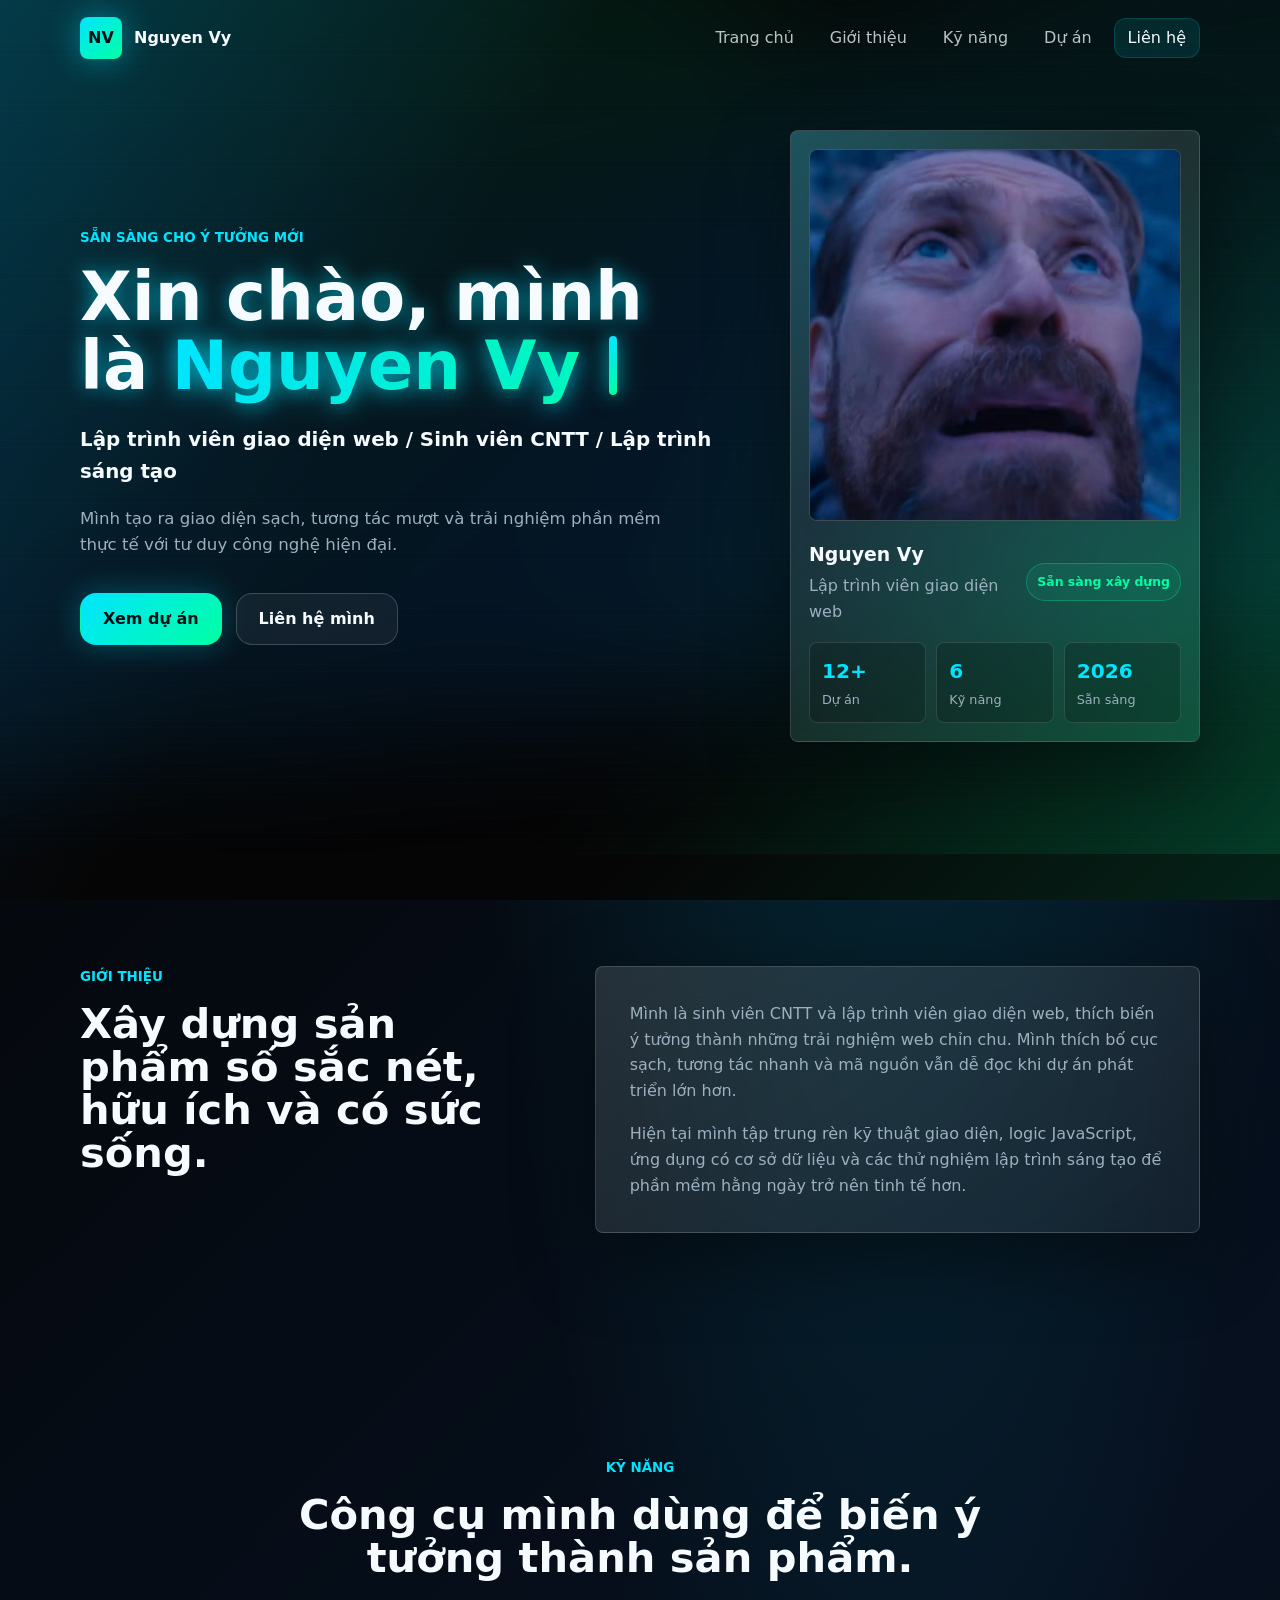
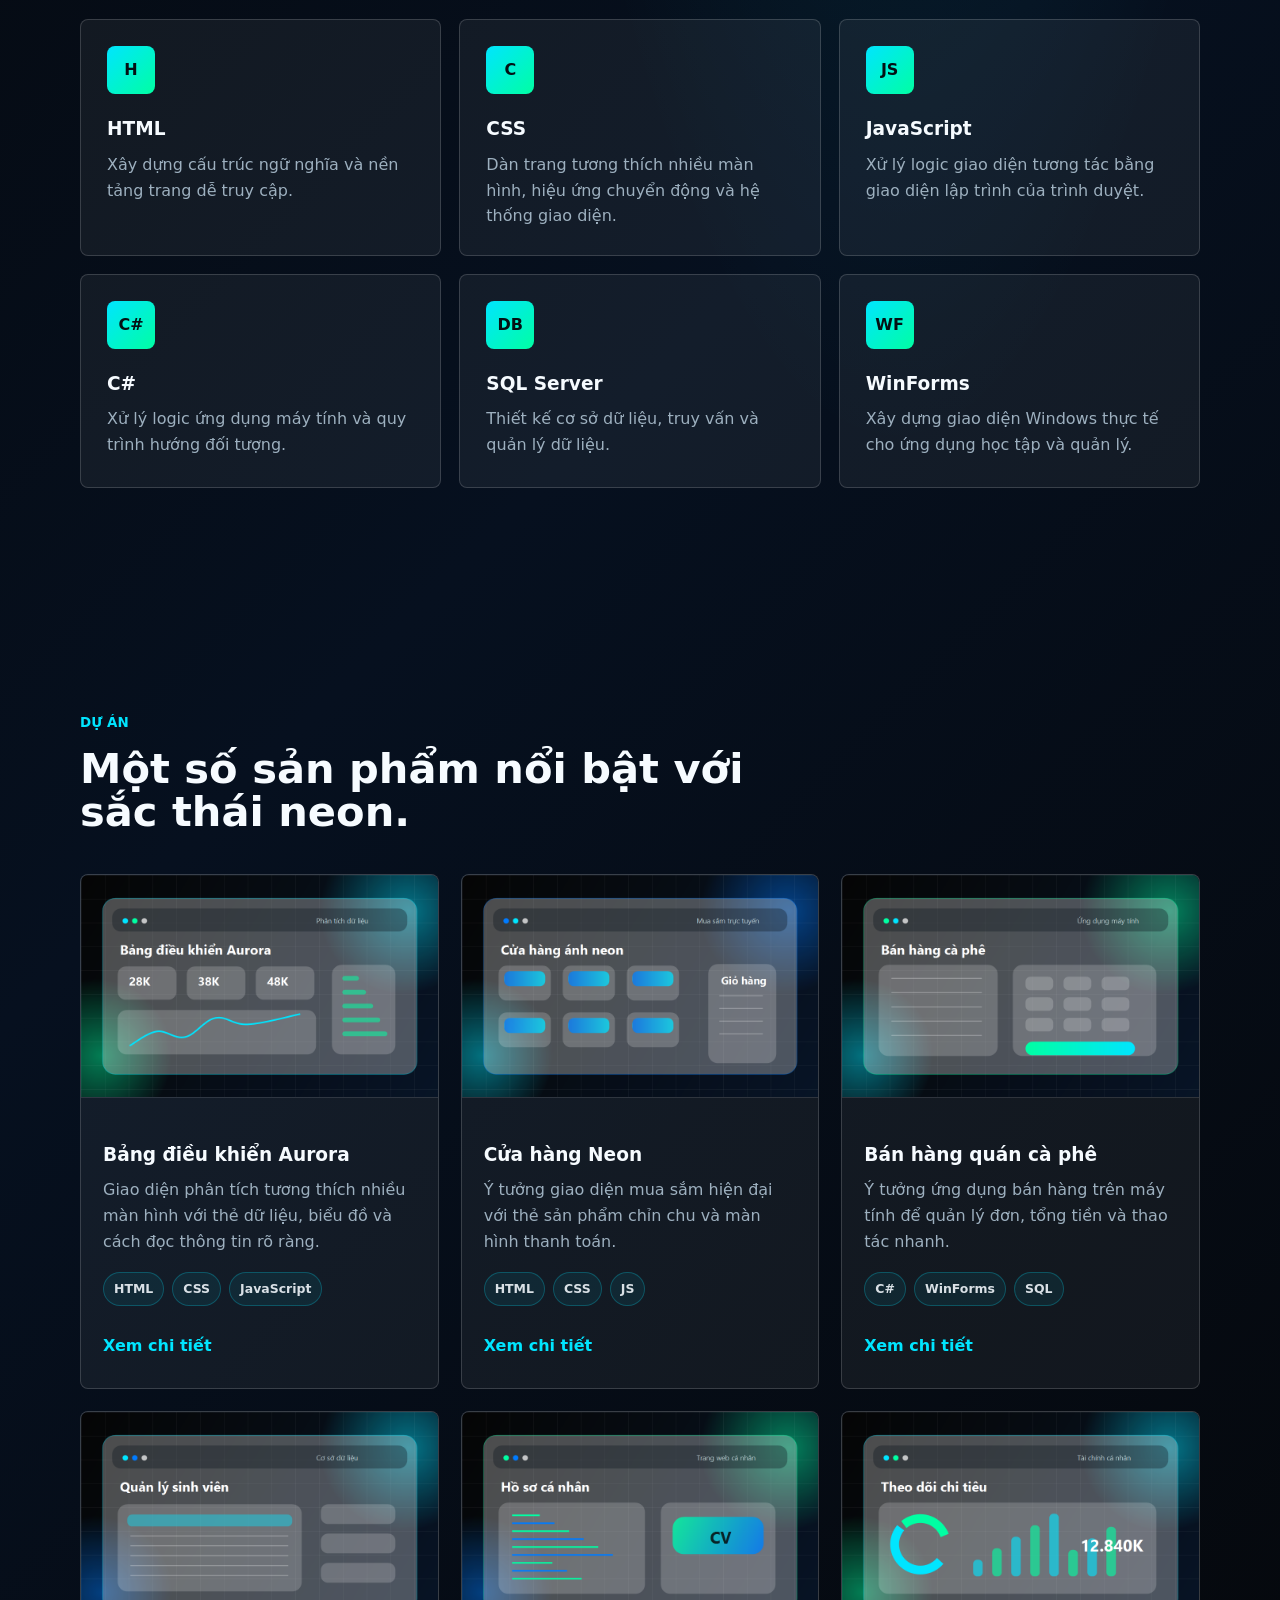
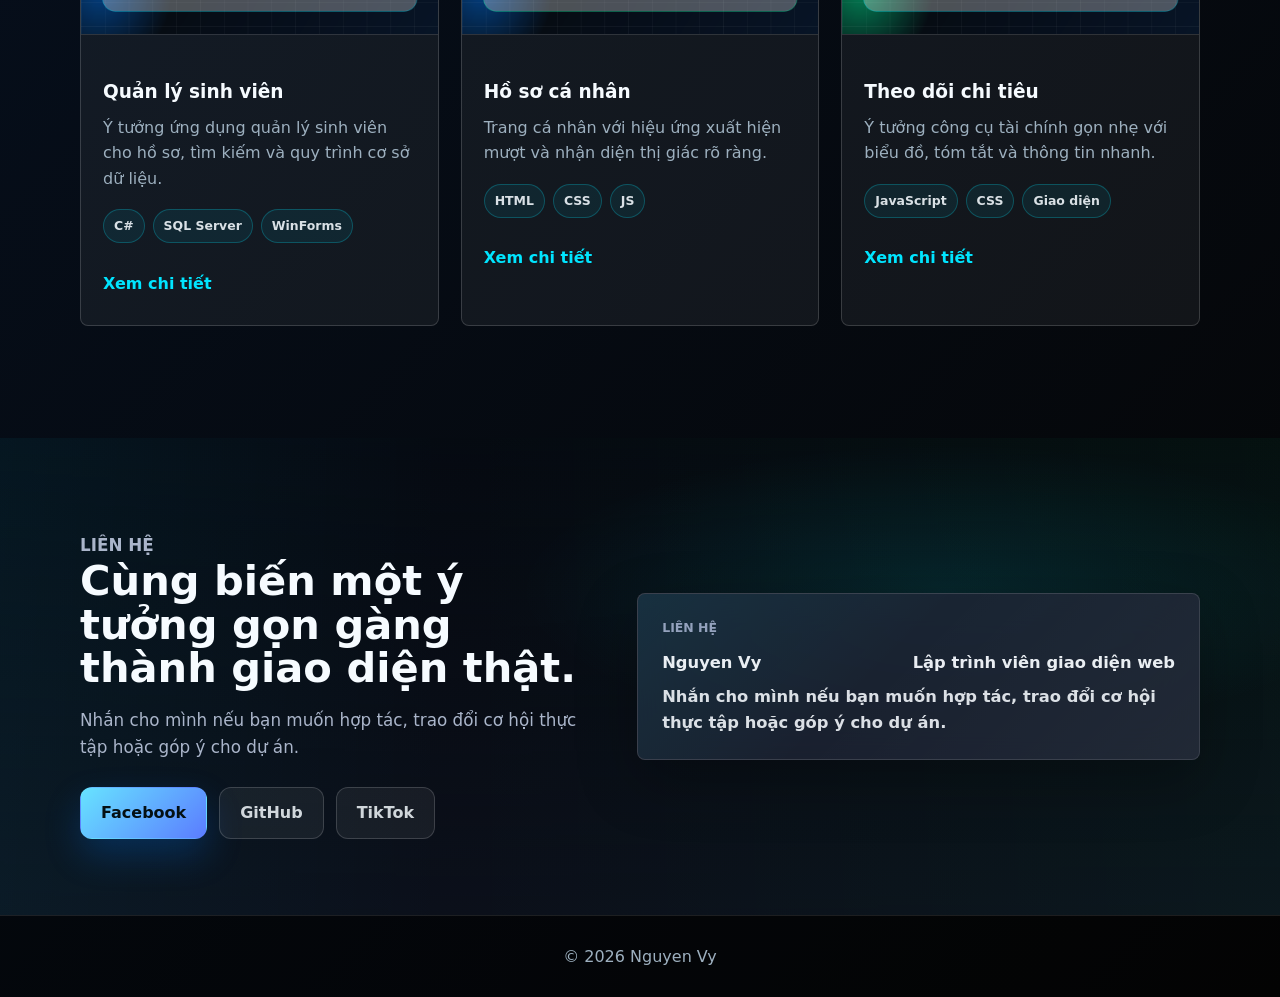
==== index.html @ 1b65be26 "Add files via upload" ====
<!DOCTYPE html>
<html lang="vi">
<head>
    <meta charset="UTF-8">
    <meta name="viewport" content="width=device-width, initial-scale=1.0">
    <meta name="description" content="Hồ sơ cá nhân neon hiện đại của lập trình viên giao diện web, sinh viên CNTT và người thích sáng tạo với mã nguồn.">
    <title>Nguyen Vy | Lập trình viên giao diện web</title>
    <link rel="stylesheet" href="style.css">
</head>
<body>
    <header class="site-header" id="site-header">
        <nav class="navbar" aria-label="Điều hướng chính">
            <a href="#home" class="brand" aria-label="Về trang chủ">
                <span class="brand-mark">NV</span>
                <span class="brand-name">Nguyen Vy</span>
            </a>

            <button class="menu-toggle" id="menu-toggle" type="button" aria-label="Mở trình đơn" aria-expanded="false">
                <span></span>
                <span></span>
                <span></span>
            </button>

            <ul class="nav-menu" id="nav-menu">
                <li><a class="nav-link active" href="#home">Trang chủ</a></li>
                <li><a class="nav-link" href="#about">Giới thiệu</a></li>
                <li><a class="nav-link" href="#skills">Kỹ năng</a></li>
                <li><a class="nav-link" href="#projects">Dự án</a></li>
                <li><a class="nav-link" href="#contact">Liên hệ</a></li>
            </ul>
        </nav>
    </header>

    <main>
        <section class="hero section" id="home">
            <div class="hero-noise" aria-hidden="true"></div>

            <div class="section-inner hero-grid">
                <div class="hero-content reveal">
                    <p class="eyebrow">Sẵn sàng cho ý tưởng mới</p>
                    <h1 class="hero-title" id="hero-title" aria-label="Xin chào, mình là Nguyen Vy">
                        <span class="typed-text" id="typed-text" aria-hidden="true">Xin chào, mình là <span class="typed-highlight">Nguyen Vy</span></span>
                        <span class="typing-cursor" aria-hidden="true"></span>
                    </h1>
                    <p class="hero-subtitle">Lập trình viên giao diện web / Sinh viên CNTT / Lập trình sáng tạo</p>
                    <p class="hero-copy">
                        Mình tạo ra giao diện sạch, tương tác mượt và trải nghiệm phần mềm thực tế với tư duy công nghệ hiện đại.
                    </p>
                    <div class="hero-actions">
                        <a href="#projects" class="btn btn-primary">Xem dự án</a>
                        <a href="#contact" class="btn btn-ghost">Liên hệ mình</a>
                    </div>
                </div>

                <aside class="profile-card reveal" aria-label="Thẻ hồ sơ cá nhân">
                    <div class="profile-card-glow" aria-hidden="true"></div>
                    <div class="avatar-frame">
                        <img src="assets/profile-avatar.png" alt="Ảnh đại diện lập trình viên phong cách neon">
                    </div>
                    <div class="profile-meta">
                        <div>
                            <p class="profile-name">Nguyen Vy</p>
                            <p class="profile-role">Lập trình viên giao diện web</p>
                        </div>
                        <span class="status-pill">Sẵn sàng xây dựng</span>
                    </div>
                    <div class="profile-stats">
                        <div>
                            <strong>12+</strong>
                            <span>Dự án</span>
                        </div>
                        <div>
                            <strong>6</strong>
                            <span>Kỹ năng</span>
                        </div>
                        <div>
                            <strong>2026</strong>
                            <span>Sẵn sàng</span>
                        </div>
                    </div>
                </aside>
            </div>
        </section>

        <section class="section about" id="about">
            <div class="section-inner split-layout">
                <div class="section-heading reveal">
                    <p class="eyebrow">Giới thiệu</p>
                    <h2>Xây dựng sản phẩm số sắc nét, hữu ích và có sức sống.</h2>
                </div>

                <div class="about-panel reveal">
                    <!-- Sửa đoạn này để cá nhân hóa hồ sơ cá nhân. -->
                    <p>
                        Mình là sinh viên CNTT và lập trình viên giao diện web, thích biến ý tưởng thành những trải nghiệm web chỉn chu.
                        Mình thích bố cục sạch, tương tác nhanh và mã nguồn vẫn dễ đọc khi dự án phát triển lớn hơn.
                    </p>
                    <p>
                        Hiện tại mình tập trung rèn kỹ thuật giao diện, logic JavaScript, ứng dụng có cơ sở dữ liệu và
                        các thử nghiệm lập trình sáng tạo để phần mềm hằng ngày trở nên tinh tế hơn.
                    </p>
                </div>
            </div>
        </section>

        <section class="section skills" id="skills">
            <div class="section-inner">
                <div class="section-heading centered reveal">
                    <p class="eyebrow">Kỹ năng</p>
                    <h2>Công cụ mình dùng để biến ý tưởng thành sản phẩm.</h2>
                </div>

                <div class="skills-grid">
                    <article class="skill-card reveal">
                        <span class="skill-icon">H</span>
                        <h3>HTML</h3>
                        <p>Xây dựng cấu trúc ngữ nghĩa và nền tảng trang dễ truy cập.</p>
                    </article>
                    <article class="skill-card reveal">
                        <span class="skill-icon">C</span>
                        <h3>CSS</h3>
                        <p>Dàn trang tương thích nhiều màn hình, hiệu ứng chuyển động và hệ thống giao diện.</p>
                    </article>
                    <article class="skill-card reveal">
                        <span class="skill-icon">JS</span>
                        <h3>JavaScript</h3>
                        <p>Xử lý logic giao diện tương tác bằng giao diện lập trình của trình duyệt.</p>
                    </article>
                    <article class="skill-card reveal">
                        <span class="skill-icon">C#</span>
                        <h3>C#</h3>
                        <p>Xử lý logic ứng dụng máy tính và quy trình hướng đối tượng.</p>
                    </article>
                    <article class="skill-card reveal">
                        <span class="skill-icon">DB</span>
                        <h3>SQL Server</h3>
                        <p>Thiết kế cơ sở dữ liệu, truy vấn và quản lý dữ liệu.</p>
                    </article>
                    <article class="skill-card reveal">
                        <span class="skill-icon">WF</span>
                        <h3>WinForms</h3>
                        <p>Xây dựng giao diện Windows thực tế cho ứng dụng học tập và quản lý.</p>
                    </article>
                </div>
            </div>
        </section>

        <section class="section projects" id="projects">
            <div class="section-inner">
                <div class="section-heading reveal">
                    <p class="eyebrow">Dự án</p>
                    <h2>Một số sản phẩm nổi bật với sắc thái neon.</h2>
                </div>

                <div class="projects-grid">
                    <!-- Thay ảnh, tên, mô tả và liên kết bằng dự án thật của bạn. -->
                    <article class="project-card reveal">
                        <img src="assets/project-dashboard.png" alt="Ảnh xem trước dự án Bảng điều khiển Aurora">
                        <div class="project-body">
                            <h3>Bảng điều khiển Aurora</h3>
                            <p>Giao diện phân tích tương thích nhiều màn hình với thẻ dữ liệu, biểu đồ và cách đọc thông tin rõ ràng.</p>
                            <div class="tech-stack">
                                <span>HTML</span>
                                <span>CSS</span>
                                <span>JavaScript</span>
                            </div>
                            <a href="#" class="project-link">Xem chi tiết</a>
                        </div>
                    </article>

                    <article class="project-card reveal">
                        <img src="assets/project-shop.png" alt="Ảnh xem trước dự án Cửa hàng Neon">
                        <div class="project-body">
                            <h3>Cửa hàng Neon</h3>
                            <p>Ý tưởng giao diện mua sắm hiện đại với thẻ sản phẩm chỉn chu và màn hình thanh toán.</p>
                            <div class="tech-stack">
                                <span>HTML</span>
                                <span>CSS</span>
                                <span>JS</span>
                            </div>
                            <a href="#" class="project-link">Xem chi tiết</a>
                        </div>
                    </article>

                    <article class="project-card reveal">
                        <img src="assets/project-pos.png" alt="Ảnh xem trước dự án bán hàng quán cà phê">
                        <div class="project-body">
                            <h3>Bán hàng quán cà phê</h3>
                            <p>Ý tưởng ứng dụng bán hàng trên máy tính để quản lý đơn, tổng tiền và thao tác nhanh.</p>
                            <div class="tech-stack">
                                <span>C#</span>
                                <span>WinForms</span>
                                <span>SQL</span>
                            </div>
                            <a href="#" class="project-link">Xem chi tiết</a>
                        </div>
                    </article>

                    <article class="project-card reveal">
                        <img src="assets/project-student.png" alt="Ảnh xem trước dự án Quản lý sinh viên">
                        <div class="project-body">
                            <h3>Quản lý sinh viên</h3>
                            <p>Ý tưởng ứng dụng quản lý sinh viên cho hồ sơ, tìm kiếm và quy trình cơ sở dữ liệu.</p>
                            <div class="tech-stack">
                                <span>C#</span>
                                <span>SQL Server</span>
                                <span>WinForms</span>
                            </div>
                            <a href="#" class="project-link">Xem chi tiết</a>
                        </div>
                    </article>

                    <article class="project-card reveal">
                        <img src="assets/project-portfolio.png" alt="Ảnh xem trước dự án Hồ sơ cá nhân">
                        <div class="project-body">
                            <h3>Hồ sơ cá nhân</h3>
                            <p>Trang cá nhân với hiệu ứng xuất hiện mượt và nhận diện thị giác rõ ràng.</p>
                            <div class="tech-stack">
                                <span>HTML</span>
                                <span>CSS</span>
                                <span>JS</span>
                            </div>
                            <a href="#" class="project-link">Xem chi tiết</a>
                        </div>
                    </article>

                    <article class="project-card reveal">
                        <img src="assets/project-finance.png" alt="Ảnh xem trước dự án Theo dõi chi tiêu">
                        <div class="project-body">
                            <h3>Theo dõi chi tiêu</h3>
                            <p>Ý tưởng công cụ tài chính gọn nhẹ với biểu đồ, tóm tắt và thông tin nhanh.</p>
                            <div class="tech-stack">
                                <span>JavaScript</span>
                                <span>CSS</span>
                                <span>Giao diện</span>
                            </div>
                            <a href="#" class="project-link">Xem chi tiết</a>
                        </div>
                    </article>
                </div>
            </div>
        </section>

        <section class="section contact" id="contact">
            <div class="section-inner contact-grid">
                <div class="contact-copy reveal">
                    <p class="eyebrow">Liên hệ</p>
                    <h2>Cùng biến một ý tưởng gọn gàng thành giao diện thật.</h2>
                    <p>
                        Nhắn cho mình nếu bạn muốn hợp tác, trao đổi cơ hội thực tập hoặc góp ý cho dự án.
                    </p>

                    <div class="social-links" aria-label="Liên kết mạng xã hội">
                        <a href="https://www.facebook.com/to.huynh.vy.nguyen/" target="_blank" rel="noreferrer">Facebook</a>
                        <a href="https://github.com/neyuky" target="_blank" rel="noreferrer">GitHub</a>
                        <a href="https://www.tiktok.com/@eyyakanguyen" target="_blank" rel="noreferrer">TikTok</a>
                    </div>
                </div>

                <aside class="contact-card reveal" aria-label="Tóm tắt liên hệ">
                    <p class="contact-card-label">Liên hệ</p>
                    <div class="contact-card-row">
                        <strong>Nguyen Vy</strong>
                        <span>Lập trình viên giao diện web</span>
                    </div>
                    <p class="contact-card-text">
                        Nhắn cho mình nếu bạn muốn hợp tác, trao đổi cơ hội thực tập hoặc góp ý cho dự án.
                    </p>
                </aside>
            </div>
        </section>
    </main>

    <footer class="footer">
        <p>&copy; 2026 Nguyen Vy</p>
    </footer>

    <script src="script.js"></script>
</body>
</html>
---- style.css ----
:root {
    --bg: #050505;
    --bg-soft: #070a12;
    --panel: rgba(255, 255, 255, 0.065);
    --panel-strong: rgba(255, 255, 255, 0.1);
    --line: rgba(255, 255, 255, 0.16);
    --line-bright: rgba(0, 229, 255, 0.48);
    --text: #f6fbff;
    --muted: #9db0bf;
    --cyan: #00e5ff;
    --blue: #007bff;
    --mint: #00ffa3;
    --shadow: 0 24px 80px rgba(0, 0, 0, 0.45);
    --radius-card: 8px;
    --radius-button: 16px;
    --header-height: 76px;
}

* {
    box-sizing: border-box;
}

html {
    scroll-behavior: smooth;
    scroll-padding-top: calc(var(--header-height) + 24px);
}

body {
    margin: 0;
    min-height: 100vh;
    background:
        radial-gradient(ellipse at 70% -10%, rgba(0, 229, 255, 0.2), transparent 38%),
        linear-gradient(135deg, #050505 0%, #06101f 48%, #050505 100%);
    color: var(--text);
    font-family: Inter, ui-sans-serif, system-ui, -apple-system, BlinkMacSystemFont, "Segoe UI", sans-serif;
    letter-spacing: 0;
    line-height: 1.6;
    overflow-x: hidden;
}

body::before {
    content: "";
    position: fixed;
    inset: 0;
    z-index: -2;
    background:
        linear-gradient(120deg, rgba(0, 123, 255, 0.16), transparent 34%),
        linear-gradient(315deg, rgba(0, 255, 163, 0.12), transparent 32%),
        #050505;
}

body::after {
    content: "";
    position: fixed;
    inset: 0;
    z-index: -1;
    pointer-events: none;
    opacity: 0.2;
    background-image:
        linear-gradient(rgba(255, 255, 255, 0.045) 1px, transparent 1px),
        linear-gradient(90deg, rgba(255, 255, 255, 0.045) 1px, transparent 1px);
    background-size: 72px 72px;
    mask-image: linear-gradient(to bottom, black, transparent 86%);
}

a {
    color: inherit;
    text-decoration: none;
}

button,
input,
textarea {
    font: inherit;
}

img {
    display: block;
    max-width: 100%;
}

::selection {
    background: rgba(0, 229, 255, 0.35);
    color: var(--text);
}

.site-header {
    position: fixed;
    top: 0;
    left: 0;
    z-index: 1000;
    width: 100%;
    transition: background 0.3s ease, border-color 0.3s ease, box-shadow 0.3s ease;
}

.site-header.scrolled {
    background: rgba(7, 10, 18, 0.72);
    border-bottom: 1px solid rgba(255, 255, 255, 0.12);
    box-shadow: 0 20px 60px rgba(0, 0, 0, 0.26);
    backdrop-filter: blur(18px);
}

.navbar {
    width: min(1120px, calc(100% - 40px));
    min-height: var(--header-height);
    margin: 0 auto;
    display: flex;
    align-items: center;
    justify-content: space-between;
    gap: 24px;
}

.brand {
    display: inline-flex;
    align-items: center;
    gap: 12px;
    font-weight: 800;
}

.brand-mark {
    width: 42px;
    height: 42px;
    display: grid;
    place-items: center;
    border-radius: 8px;
    color: #041014;
    background: linear-gradient(135deg, var(--cyan), var(--mint));
    box-shadow: 0 0 32px rgba(0, 229, 255, 0.45);
}

.brand-name {
    color: var(--text);
}

.nav-menu {
    display: flex;
    align-items: center;
    gap: 8px;
    padding: 0;
    margin: 0;
    list-style: none;
}

.nav-link {
    display: inline-flex;
    align-items: center;
    min-height: 40px;
    padding: 0 14px;
    border-radius: 12px;
    color: rgba(246, 251, 255, 0.76);
    transition: color 0.2s ease, background 0.2s ease, box-shadow 0.2s ease;
}

.nav-link:hover,
.nav-link.active {
    color: var(--text);
    background: rgba(0, 229, 255, 0.1);
    box-shadow: inset 0 0 0 1px rgba(0, 229, 255, 0.16);
}

.menu-toggle {
    display: none;
    width: 46px;
    height: 46px;
    place-items: center;
    padding: 0;
    border: 1px solid var(--line);
    border-radius: 12px;
    color: var(--text);
    background: rgba(255, 255, 255, 0.06);
    cursor: pointer;
}

.menu-toggle span {
    width: 20px;
    height: 2px;
    display: block;
    margin: 3px 0;
    border-radius: 2px;
    background: var(--text);
    transition: transform 0.25s ease, opacity 0.25s ease;
}

.menu-toggle.open span:nth-child(1) {
    transform: translateY(8px) rotate(45deg);
}

.menu-toggle.open span:nth-child(2) {
    opacity: 0;
}

.menu-toggle.open span:nth-child(3) {
    transform: translateY(-8px) rotate(-45deg);
}

.section {
    position: relative;
    padding: 112px 0;
}

.section-inner {
    width: min(1120px, calc(100% - 40px));
    margin: 0 auto;
}

.hero {
    min-height: 92vh;
    display: flex;
    align-items: center;
    padding-top: 130px;
    overflow: hidden;
    background:
        linear-gradient(130deg, rgba(0, 229, 255, 0.08), transparent 30%),
        linear-gradient(315deg, rgba(0, 255, 163, 0.12), transparent 36%);
}

.hero::before {
    content: "";
    position: absolute;
    inset: -24% -20% 18% -18%;
    background:
        conic-gradient(from 150deg at 62% 36%,
            rgba(0, 229, 255, 0.26),
            rgba(0, 123, 255, 0.18),
            rgba(0, 255, 163, 0.13),
            transparent 58%,
            rgba(0, 229, 255, 0.18));
    filter: blur(68px);
    opacity: 0.72;
    transform: rotate(-6deg);
    pointer-events: none;
}

.hero-noise {
    position: absolute;
    inset: 0;
    pointer-events: none;
    opacity: 0.12;
    background-image:
        repeating-linear-gradient(0deg, rgba(255, 255, 255, 0.08) 0 1px, transparent 1px 7px);
}

.hero-grid {
    position: relative;
    z-index: 1;
    display: grid;
    grid-template-columns: minmax(0, 1fr) 410px;
    align-items: center;
    gap: 64px;
}

.eyebrow {
    margin: 0 0 14px;
    color: var(--cyan);
    font-size: 0.84rem;
    font-weight: 800;
    text-transform: uppercase;
}

.hero h1,
.section-heading h2,
.contact-copy h2 {
    margin: 0;
    line-height: 1.04;
    letter-spacing: 0;
}

.hero h1 {
    max-width: 760px;
    font-size: 4.2rem;
}

.hero-title {
    min-height: 1.52em;
    color: var(--text);
    text-shadow: 0 0 20px rgba(0, 229, 255, 0.6);
    overflow-wrap: anywhere;
}

.typed-text {
    display: inline;
}

.typed-highlight {
    color: transparent;
    background: linear-gradient(90deg, #00e5ff, #00ffa3);
    background-clip: text;
    -webkit-background-clip: text;
    filter: drop-shadow(0 0 16px rgba(0, 229, 255, 0.36));
}

.typing-cursor {
    width: 0.12em;
    height: 0.88em;
    display: inline-block;
    margin-left: 0.08em;
    margin-right: -0.18em;
    border-radius: 999px;
    transform-origin: center;
    vertical-align: -0.08em;
    background: linear-gradient(180deg, var(--cyan), var(--mint));
    box-shadow: 0 0 18px rgba(0, 229, 255, 0.78), 0 0 34px rgba(0, 255, 163, 0.26);
    animation: cursorBlink 0.82s steps(1, end) infinite;
}

.hero-title.is-deleting .typing-cursor {
    transform: scaleY(0.76);
    box-shadow: 0 0 24px rgba(0, 229, 255, 0.9);
}

.hero-content,
.profile-card,
.about-panel,
.contact-card {
    min-width: 0;
}

.hero-subtitle {
    margin: 22px 0 0;
    color: var(--text);
    font-size: 1.24rem;
    font-weight: 700;
}

.hero-copy {
    max-width: 610px;
    margin: 18px 0 0;
    color: var(--muted);
    font-size: 1.04rem;
}

.hero-actions {
    display: flex;
    flex-wrap: wrap;
    gap: 14px;
    margin-top: 34px;
}

.btn {
    min-height: 52px;
    display: inline-flex;
    align-items: center;
    justify-content: center;
    padding: 0 22px;
    border: 1px solid transparent;
    border-radius: var(--radius-button);
    font-weight: 800;
    cursor: pointer;
    transition: transform 0.22s ease, box-shadow 0.22s ease, border-color 0.22s ease, background 0.22s ease;
}

.btn:hover {
    transform: translateY(-3px);
}

.btn-primary {
    color: #041014;
    background: linear-gradient(135deg, var(--cyan), var(--mint));
    box-shadow: 0 0 30px rgba(0, 229, 255, 0.28);
}

.btn-primary:hover {
    box-shadow: 0 0 42px rgba(0, 229, 255, 0.48), 0 18px 44px rgba(0, 0, 0, 0.35);
}

.btn-ghost {
    color: var(--text);
    border-color: rgba(255, 255, 255, 0.18);
    background: rgba(255, 255, 255, 0.06);
    backdrop-filter: blur(14px);
}

.btn-ghost:hover {
    border-color: var(--line-bright);
    box-shadow: 0 0 32px rgba(0, 229, 255, 0.2);
}

.profile-card,
.about-panel,
.contact-card {
    border: 1px solid var(--line);
    border-radius: var(--radius-card);
    background: linear-gradient(145deg, rgba(255, 255, 255, 0.13), rgba(255, 255, 255, 0.055));
    box-shadow: var(--shadow);
    backdrop-filter: blur(22px);
}

.profile-card {
    position: relative;
    overflow: hidden;
    padding: 18px;
    transform-style: preserve-3d;
    animation: floatCard 6s ease-in-out infinite;
}

.profile-card-glow {
    position: absolute;
    inset: 0;
    background: linear-gradient(135deg, rgba(0, 229, 255, 0.2), transparent 38%, rgba(0, 255, 163, 0.16));
    opacity: 0.85;
    pointer-events: none;
}

.avatar-frame {
    position: relative;
    overflow: hidden;
    border: 1px solid rgba(255, 255, 255, 0.18);
    border-radius: var(--radius-card);
    aspect-ratio: 1;
    background: rgba(0, 0, 0, 0.32);
}

.avatar-frame img {
    width: 100%;
    height: 100%;
    object-fit: cover;
}

.profile-meta,
.profile-stats {
    position: relative;
    z-index: 1;
}

.profile-meta {
    display: flex;
    align-items: center;
    justify-content: space-between;
    gap: 16px;
    margin-top: 18px;
}

.profile-name {
    margin: 0;
    font-size: 1.18rem;
    font-weight: 900;
}

.profile-role {
    margin: 4px 0 0;
    color: var(--muted);
}

.status-pill {
    flex: 0 0 auto;
    padding: 8px 10px;
    border: 1px solid rgba(0, 255, 163, 0.28);
    border-radius: 999px;
    color: var(--mint);
    background: rgba(0, 255, 163, 0.08);
    font-size: 0.78rem;
    font-weight: 800;
}

.profile-stats {
    display: grid;
    grid-template-columns: repeat(3, 1fr);
    gap: 10px;
    margin-top: 18px;
}

.profile-stats div {
    min-height: 74px;
    display: grid;
    align-content: center;
    gap: 2px;
    padding: 12px;
    border: 1px solid rgba(255, 255, 255, 0.12);
    border-radius: var(--radius-card);
    background: rgba(0, 0, 0, 0.2);
}

.profile-stats strong {
    color: var(--cyan);
    font-size: 1.26rem;
}

.profile-stats span {
    color: var(--muted);
    font-size: 0.8rem;
}

.split-layout {
    display: grid;
    grid-template-columns: 0.86fr 1.14fr;
    gap: 58px;
    align-items: start;
}

.contact-grid {
    display: grid;
    grid-template-columns: minmax(0, 0.95fr) minmax(320px, 1.05fr);
    gap: 48px;
    align-items: center;
}

.section-heading h2,
.contact-copy h2 {
    max-width: 740px;
    font-size: 2.6rem;
}

.section-heading.centered {
    max-width: 720px;
    margin: 0 auto 40px;
    text-align: center;
}

.about-panel {
    padding: 34px;
}

.about-panel p,
.contact-copy p {
    margin: 0;
    color: var(--muted);
    font-size: 1rem;
}

.about-panel p + p {
    margin-top: 18px;
}

.skills-grid {
    display: grid;
    grid-template-columns: repeat(3, minmax(0, 1fr));
    gap: 18px;
    margin-top: 40px;
}

.skill-card {
    min-height: 214px;
    padding: 26px;
    border: 1px solid var(--line);
    border-radius: var(--radius-card);
    background: rgba(255, 255, 255, 0.055);
    transition: transform 0.24s ease, border-color 0.24s ease, box-shadow 0.24s ease, background 0.24s ease;
}

.skill-card:hover {
    transform: translateY(-8px);
    border-color: var(--line-bright);
    background: rgba(0, 229, 255, 0.075);
    box-shadow: 0 0 34px rgba(0, 229, 255, 0.18);
}

.skill-icon {
    width: 48px;
    height: 48px;
    display: grid;
    place-items: center;
    border-radius: 8px;
    color: #041014;
    background: linear-gradient(135deg, var(--cyan), var(--mint));
    font-weight: 900;
}

.skill-card h3,
.project-card h3 {
    margin: 20px 0 8px;
    font-size: 1.16rem;
}

.skill-card p,
.project-card p {
    margin: 0;
    color: var(--muted);
}

.projects-grid {
    display: grid;
    grid-template-columns: repeat(3, minmax(0, 1fr));
    gap: 22px;
    margin-top: 40px;
}

.project-card {
    overflow: hidden;
    border: 1px solid var(--line);
    border-radius: var(--radius-card);
    background: rgba(255, 255, 255, 0.055);
    transition: transform 0.24s ease, border-color 0.24s ease, box-shadow 0.24s ease;
}

.project-card:hover {
    transform: translateY(-9px);
    border-color: var(--line-bright);
    box-shadow: 0 0 38px rgba(0, 229, 255, 0.2), 0 24px 64px rgba(0, 0, 0, 0.35);
}

.project-card img {
    width: 100%;
    aspect-ratio: 16 / 10;
    object-fit: cover;
    border-bottom: 1px solid rgba(255, 255, 255, 0.12);
}

.project-body {
    padding: 22px;
}

.tech-stack {
    display: flex;
    flex-wrap: wrap;
    gap: 8px;
    margin: 18px 0 20px;
}

.tech-stack span {
    padding: 6px 10px;
    border: 1px solid rgba(0, 229, 255, 0.24);
    border-radius: 999px;
    color: rgba(246, 251, 255, 0.88);
    background: rgba(0, 229, 255, 0.075);
    font-size: 0.78rem;
    font-weight: 800;
}

.project-link {
    display: inline-flex;
    align-items: center;
    min-height: 40px;
    color: var(--cyan);
    font-weight: 900;
}

.project-link:hover {
    color: var(--mint);
}

.contact {
    position: relative;
    padding: 76px 0;
    overflow: hidden;
    background:
        radial-gradient(ellipse at 74% 32%, rgba(0, 229, 255, 0.1), transparent 32%),
        linear-gradient(180deg, rgba(7, 10, 18, 0.08), rgba(14, 19, 32, 0.72));
}

.contact::before {
    content: "";
    position: absolute;
    inset: 0;
    pointer-events: none;
    background: linear-gradient(90deg, rgba(0, 229, 255, 0.05), transparent 35%, rgba(0, 255, 163, 0.04));
}

.contact-copy p {
    max-width: 600px;
    margin-top: 18px;
    color: #aab5ca;
    font-size: 1.05rem;
}

.social-links {
    display: flex;
    flex-wrap: wrap;
    gap: 12px;
    margin-top: 26px;
}

.social-links a {
    min-height: 52px;
    display: inline-flex;
    align-items: center;
    justify-content: center;
    padding: 0 20px;
    border: 1px solid var(--line);
    border-radius: 12px;
    color: rgba(246, 251, 255, 0.84);
    background: rgba(255, 255, 255, 0.06);
    font-weight: 850;
    transition: transform 0.22s ease, border-color 0.22s ease, color 0.22s ease, box-shadow 0.22s ease, background 0.22s ease;
}

.social-links a:first-child {
    color: #041014;
    border-color: transparent;
    background: linear-gradient(135deg, #67e3ff, #5b7cff);
    box-shadow: 0 16px 36px rgba(0, 123, 255, 0.24);
}

.social-links a:hover {
    transform: translateY(-3px);
    color: var(--text);
    border-color: var(--line-bright);
    box-shadow: 0 0 24px rgba(0, 229, 255, 0.16);
}

.social-links a:first-child:hover {
    color: #041014;
    box-shadow: 0 0 34px rgba(0, 229, 255, 0.34), 0 18px 40px rgba(0, 0, 0, 0.3);
}

.contact-card {
    position: relative;
    padding: 24px;
    overflow: hidden;
    background: rgba(31, 38, 54, 0.78);
    border-color: rgba(255, 255, 255, 0.14);
    box-shadow: 0 20px 60px rgba(0, 0, 0, 0.28);
}

.contact-card::before {
    content: "";
    position: absolute;
    inset: 0;
    pointer-events: none;
    background: linear-gradient(135deg, rgba(0, 229, 255, 0.08), transparent 44%, rgba(255, 255, 255, 0.035));
}

.contact-card-label,
.contact-card-row,
.contact-card-text {
    position: relative;
    z-index: 1;
}

.contact-card-label {
    margin: 0 0 12px;
    color: #94a2bd;
    font-size: 0.78rem;
    font-weight: 850;
    text-transform: uppercase;
}

.contact-card-row {
    display: flex;
    align-items: center;
    justify-content: space-between;
    gap: 18px;
    margin-bottom: 8px;
}

.contact-card-row strong,
.contact-card-row span {
    color: rgba(246, 251, 255, 0.94);
    font-size: 1.02rem;
    font-weight: 900;
}

.contact-card-text {
    max-width: 540px;
    margin: 0;
    color: rgba(246, 251, 255, 0.88);
    font-size: 1.02rem;
    font-weight: 750;
    line-height: 1.55;
}

.footer {
    padding: 28px 20px;
    border-top: 1px solid rgba(255, 255, 255, 0.1);
    color: var(--muted);
    text-align: center;
    background: rgba(0, 0, 0, 0.28);
}

.footer p {
    margin: 0;
}

.reveal {
    opacity: 0;
    transform: translateY(32px);
    transition: opacity 0.7s ease, transform 0.7s ease;
    transition-delay: var(--delay, 0ms);
}

.reveal.visible {
    opacity: 1;
    transform: translateY(0);
}

.hero .reveal {
    opacity: 1;
    transform: none;
}

:focus-visible {
    outline: 3px solid rgba(0, 229, 255, 0.74);
    outline-offset: 4px;
}

@keyframes floatCard {
    0%,
    100% {
        transform: translateY(0);
    }

    50% {
        transform: translateY(-12px);
    }
}

@keyframes cursorBlink {
    0%,
    48% {
        opacity: 1;
    }

    49%,
    100% {
        opacity: 0.12;
    }
}

@media (max-width: 1024px) {
    .hero-grid,
    .split-layout,
    .contact-grid {
        grid-template-columns: 1fr;
    }

    .hero-grid {
        gap: 42px;
    }

    .profile-card {
        width: min(440px, 100%);
        margin: 0 auto;
    }

    .skills-grid,
    .projects-grid {
        grid-template-columns: repeat(2, minmax(0, 1fr));
    }

    .hero h1 {
        font-size: 3.25rem;
    }

    .hero-title {
        min-height: 1.72em;
    }

    .section-heading h2,
    .contact-copy h2 {
        font-size: 2.25rem;
    }
}

@media (max-width: 820px) {
    :root {
        --header-height: 70px;
    }

    .navbar {
        width: min(1120px, calc(100% - 32px));
    }

    .menu-toggle {
        display: grid;
    }

    .nav-menu {
        position: fixed;
        top: calc(var(--header-height) + 10px);
        left: 16px;
        right: 16px;
        display: grid;
        gap: 8px;
        padding: 14px;
        border: 1px solid rgba(255, 255, 255, 0.12);
        border-radius: 8px;
        background: rgba(7, 10, 18, 0.92);
        box-shadow: var(--shadow);
        backdrop-filter: blur(18px);
        opacity: 0;
        pointer-events: none;
        transform: translateY(-14px);
        transition: opacity 0.22s ease, transform 0.22s ease;
    }

    .nav-menu.open {
        opacity: 1;
        pointer-events: auto;
        transform: translateY(0);
    }

    .nav-link {
        width: 100%;
        justify-content: center;
    }

    .section {
        padding: 82px 0;
    }

    .hero {
        min-height: auto;
        padding-top: 112px;
    }

    .hero h1 {
        font-size: 2.85rem;
    }

    .hero-subtitle {
        font-size: 1.08rem;
    }
}

@media (max-width: 640px) {
    .section-inner {
        width: min(1120px, calc(100% - 30px));
    }

    .hero h1 {
        font-size: 2.2rem;
    }

    .hero-title {
        min-height: 2.04em;
    }

    .section-heading h2,
    .contact-copy h2 {
        font-size: 1.9rem;
    }

    .hero-subtitle,
    .hero-copy {
        max-width: 100%;
        overflow-wrap: anywhere;
    }

    .hero-subtitle {
        font-size: 1rem;
    }

    .skills-grid,
    .projects-grid {
        grid-template-columns: 1fr;
    }

    .hero-actions {
        align-items: stretch;
        flex-direction: column;
    }

    .btn {
        width: 100%;
    }

    .profile-meta {
        align-items: flex-start;
        flex-direction: column;
    }

    .profile-stats {
        grid-template-columns: 1fr;
    }

    .about-panel,
    .contact-card {
        padding: 22px;
    }

    .social-links a {
        flex: 1 1 140px;
        justify-content: center;
    }
}

@media (prefers-reduced-motion: reduce) {
    *,
    *::before,
    *::after {
        scroll-behavior: auto !important;
        animation-duration: 0.01ms !important;
        animation-iteration-count: 1 !important;
        transition-duration: 0.01ms !important;
    }
}
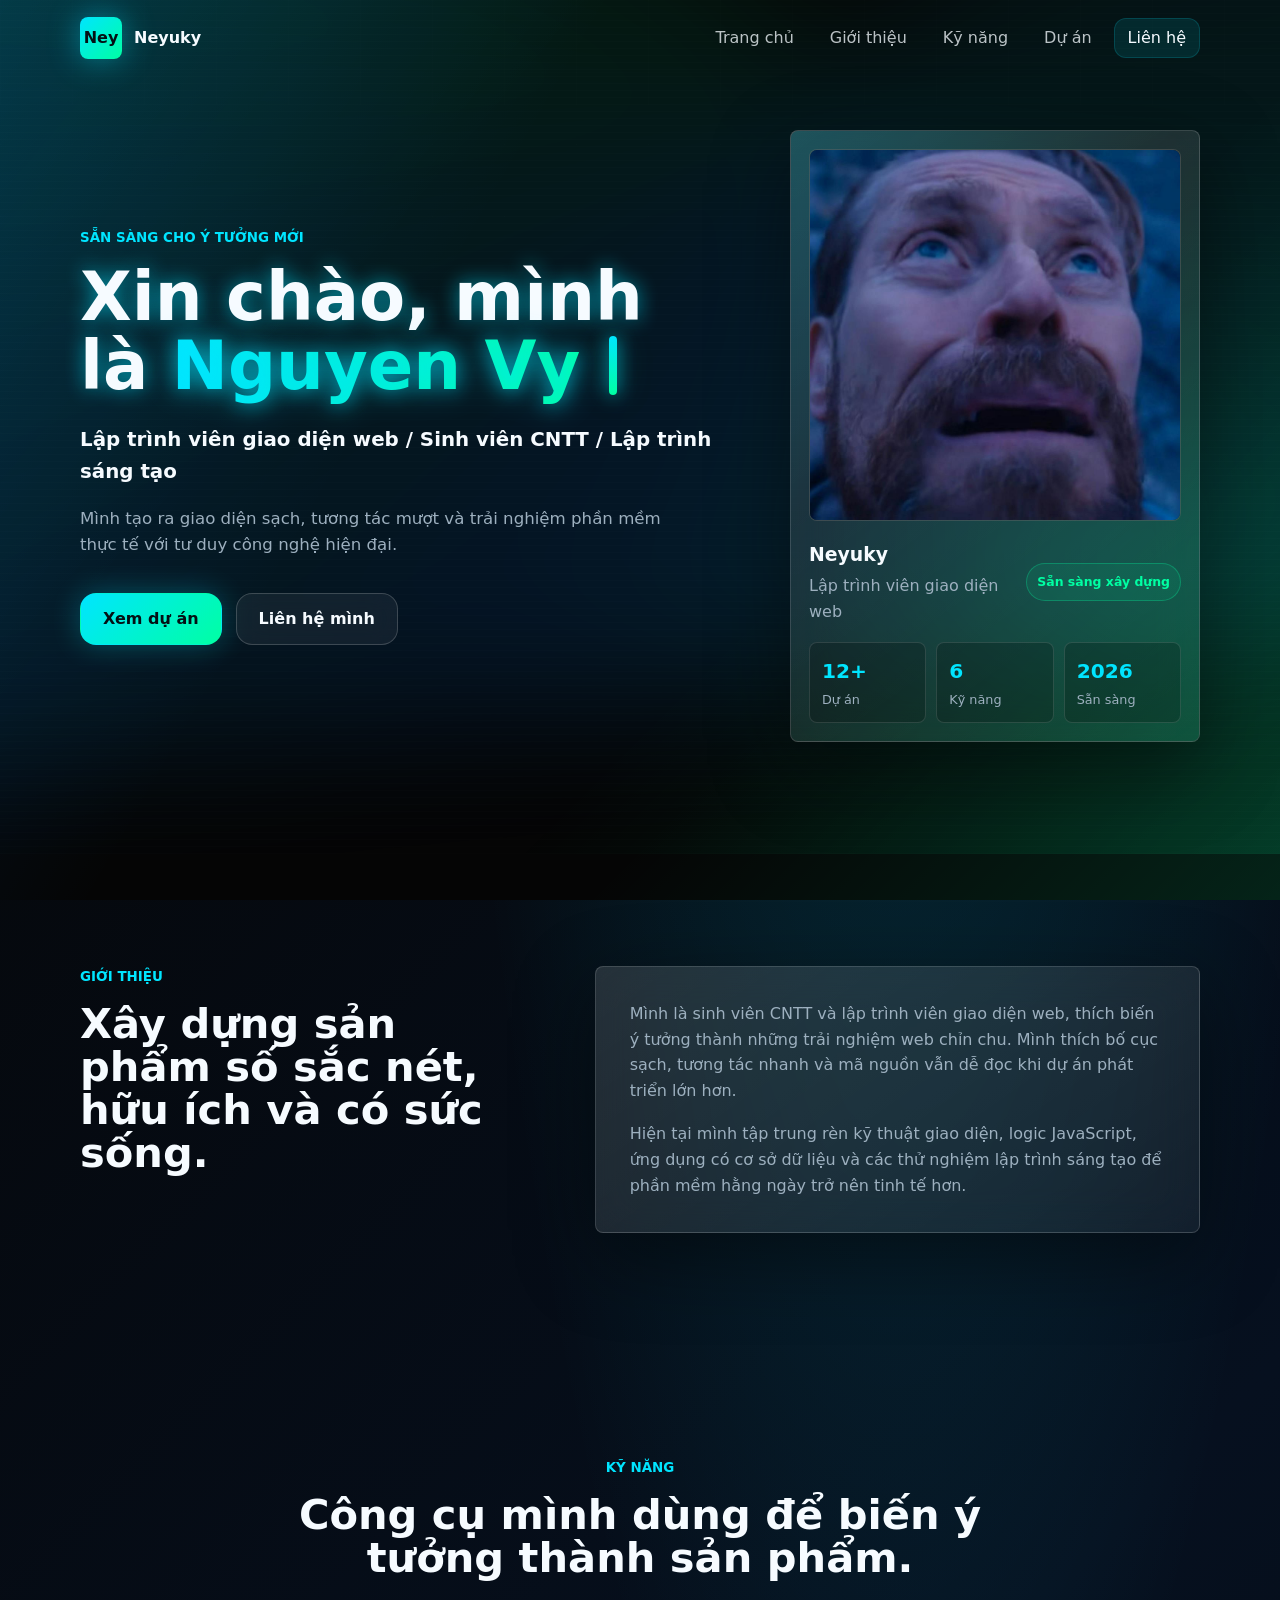
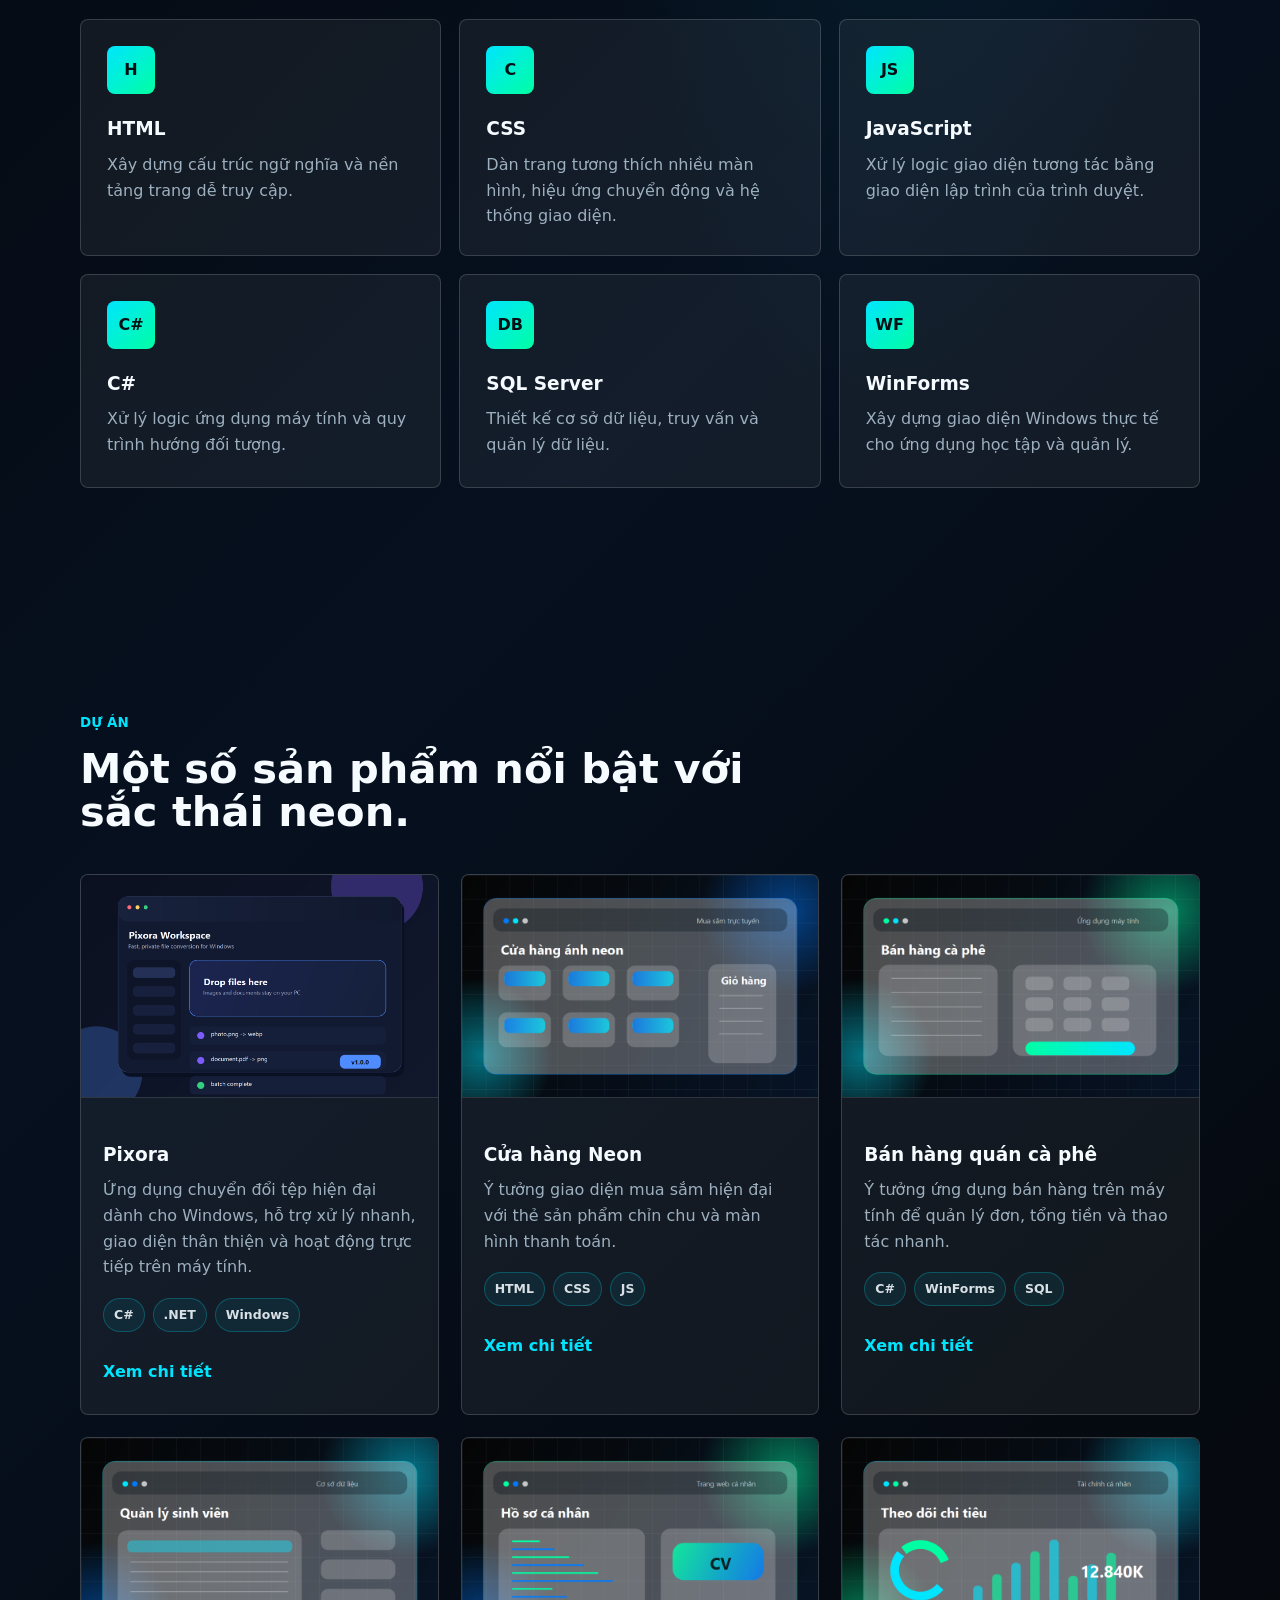
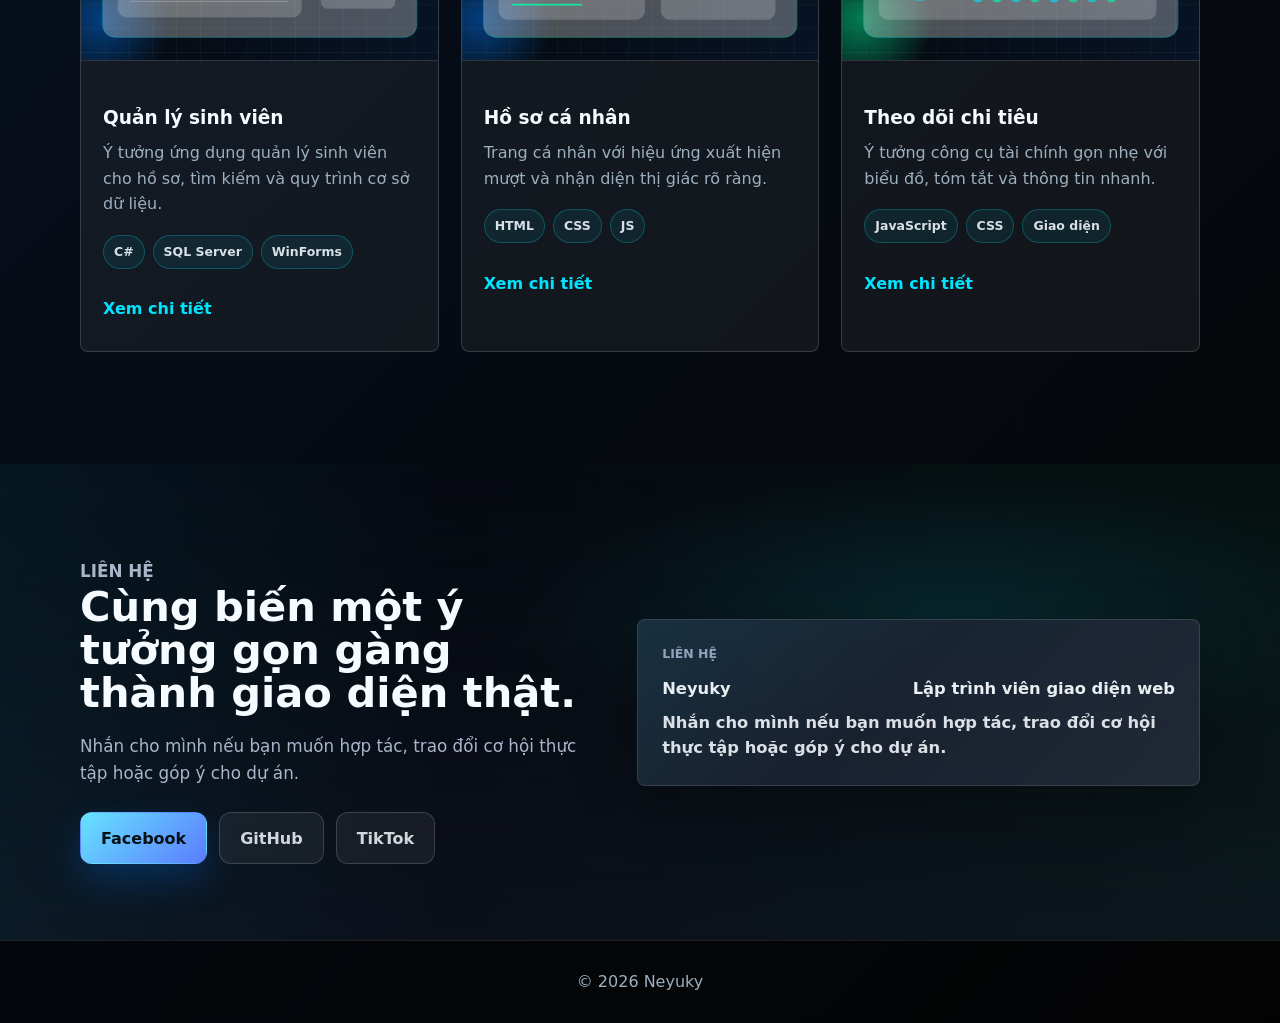
==== commit b6abfcee: "Move portfolio to root" ====
--- a/index.html
+++ b/index.html
@@ -11,8 +11,8 @@
     <header class="site-header" id="site-header">
         <nav class="navbar" aria-label="Điều hướng chính">
             <a href="#home" class="brand" aria-label="Về trang chủ">
-                <span class="brand-mark">NV</span>
-                <span class="brand-name">Nguyen Vy</span>
+                <span class="brand-mark">Ney</span>
+                <span class="brand-name">Neyuky</span>
             </a>
 
             <button class="menu-toggle" id="menu-toggle" type="button" aria-label="Mở trình đơn" aria-expanded="false">
@@ -59,7 +59,7 @@
                     </div>
                     <div class="profile-meta">
                         <div>
-                            <p class="profile-name">Nguyen Vy</p>
+                            <p class="profile-name">Neyuky</p>
                             <p class="profile-role">Lập trình viên giao diện web</p>
                         </div>
                         <span class="status-pill">Sẵn sàng xây dựng</span>
@@ -155,16 +155,17 @@
                 <div class="projects-grid">
                     <!-- Thay ảnh, tên, mô tả và liên kết bằng dự án thật của bạn. -->
                     <article class="project-card reveal">
-                        <img src="assets/project-dashboard.png" alt="Ảnh xem trước dự án Bảng điều khiển Aurora">
-                        <div class="project-body">
-                            <h3>Bảng điều khiển Aurora</h3>
-                            <p>Giao diện phân tích tương thích nhiều màn hình với thẻ dữ liệu, biểu đồ và cách đọc thông tin rõ ràng.</p>
-                            <div class="tech-stack">
-                                <span>HTML</span>
-                                <span>CSS</span>
-                                <span>JavaScript</span>
-                            </div>
-                            <a href="#" class="project-link">Xem chi tiết</a>
+                        <a class="project-card-overlay" href="projects/pixora/index.html" aria-label="Xem chi tiết dự án Pixora"></a>
+                        <img src="projects/pixora/assets/app-preview.png" alt="Ảnh xem trước dự án Pixora">
+                        <div class="project-body">
+                            <h3>Pixora</h3>
+                            <p>Ứng dụng chuyển đổi tệp hiện đại dành cho Windows, hỗ trợ xử lý nhanh, giao diện thân thiện và hoạt động trực tiếp trên máy tính.</p>
+                            <div class="tech-stack">
+                                <span>C#</span>
+                                <span>.NET</span>
+                                <span>Windows</span>
+                            </div>
+                            <a href="projects/pixora/index.html" class="project-link">Xem chi tiết</a>
                         </div>
                     </article>
 
@@ -260,7 +261,7 @@
                 <aside class="contact-card reveal" aria-label="Tóm tắt liên hệ">
                     <p class="contact-card-label">Liên hệ</p>
                     <div class="contact-card-row">
-                        <strong>Nguyen Vy</strong>
+                        <strong>Neyuky</strong>
                         <span>Lập trình viên giao diện web</span>
                     </div>
                     <p class="contact-card-text">
@@ -272,7 +273,7 @@
     </main>
 
     <footer class="footer">
-        <p>&copy; 2026 Nguyen Vy</p>
+        <p>&copy; 2026 Neyuky</p>
     </footer>
 
     <script src="script.js"></script>
--- a/style.css
+++ b/style.css
@@ -575,11 +575,19 @@
 }
 
 .project-card {
+    position: relative;
     overflow: hidden;
     border: 1px solid var(--line);
     border-radius: var(--radius-card);
     background: rgba(255, 255, 255, 0.055);
     transition: transform 0.24s ease, border-color 0.24s ease, box-shadow 0.24s ease;
+}
+
+.project-card-overlay {
+    position: absolute;
+    inset: 0;
+    z-index: 1;
+    border-radius: inherit;
 }
 
 .project-card:hover {
@@ -617,6 +625,8 @@
 }
 
 .project-link {
+    position: relative;
+    z-index: 2;
     display: inline-flex;
     align-items: center;
     min-height: 40px;
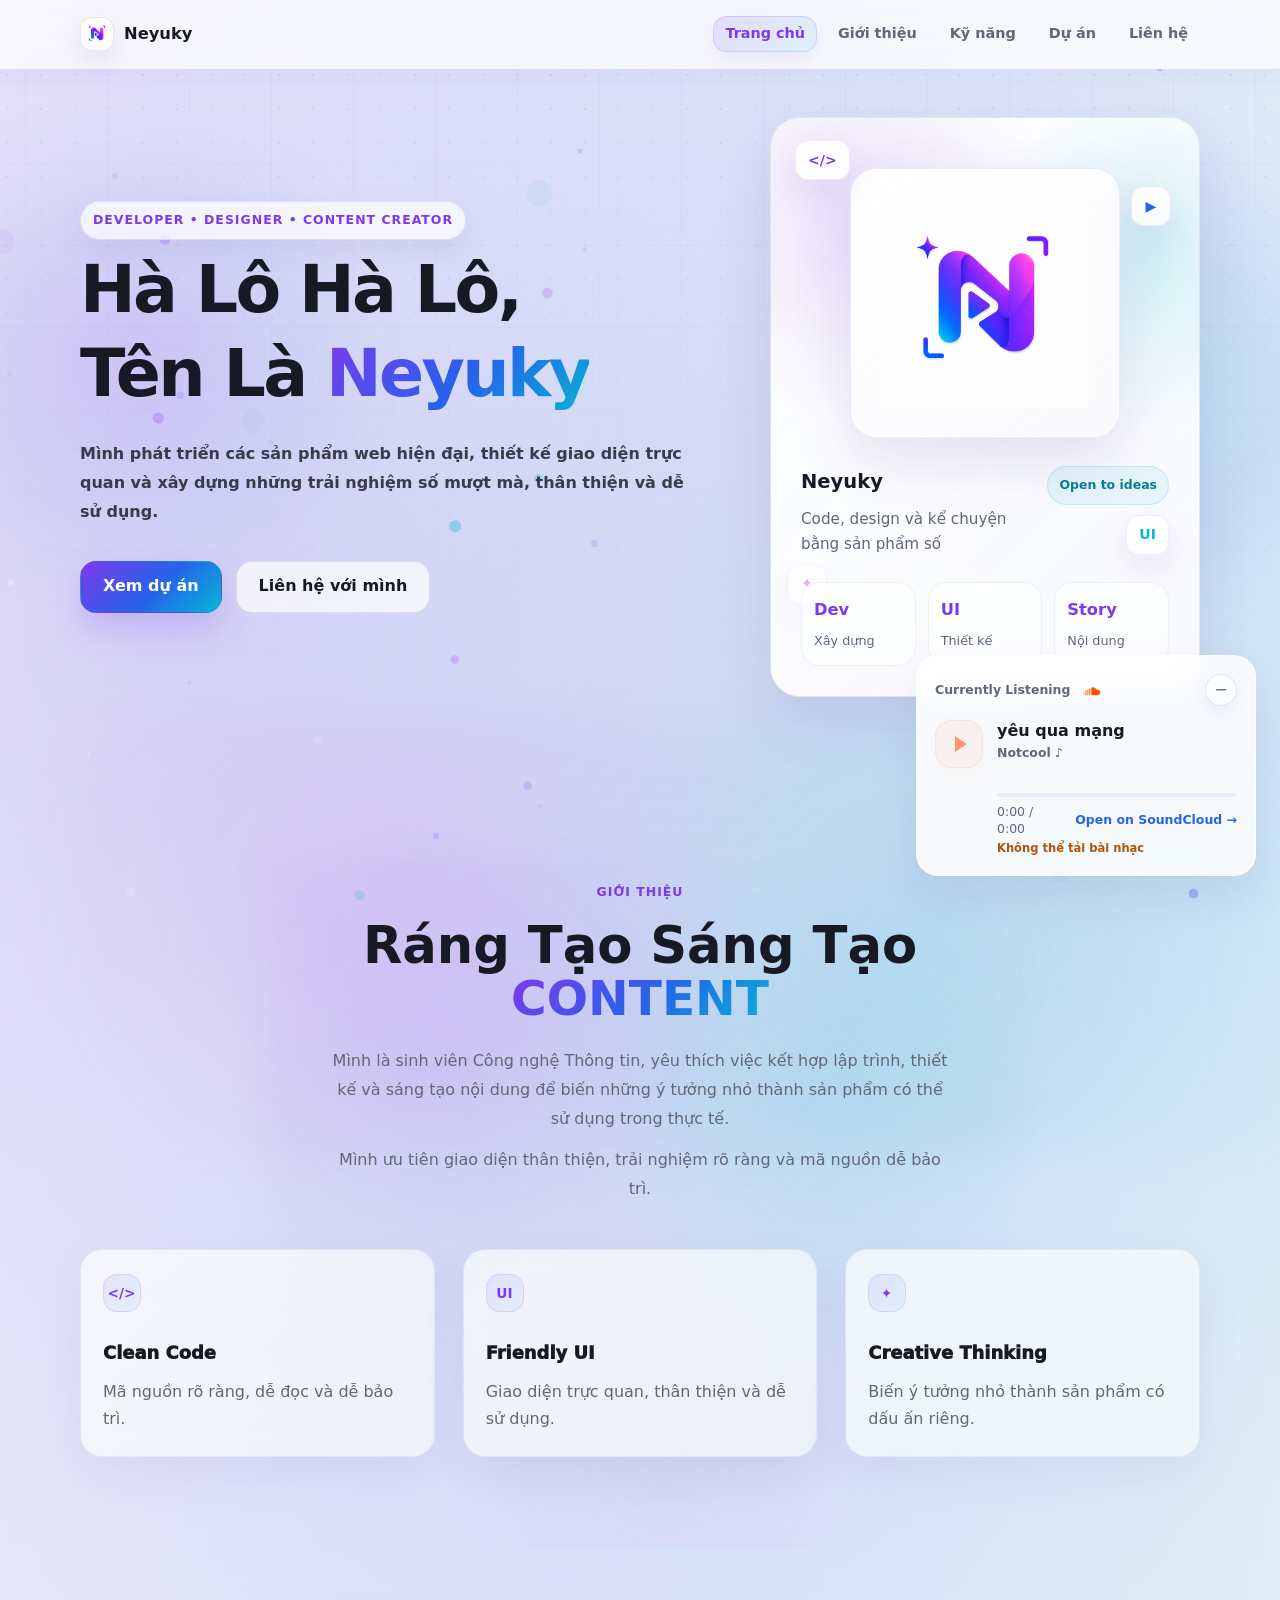
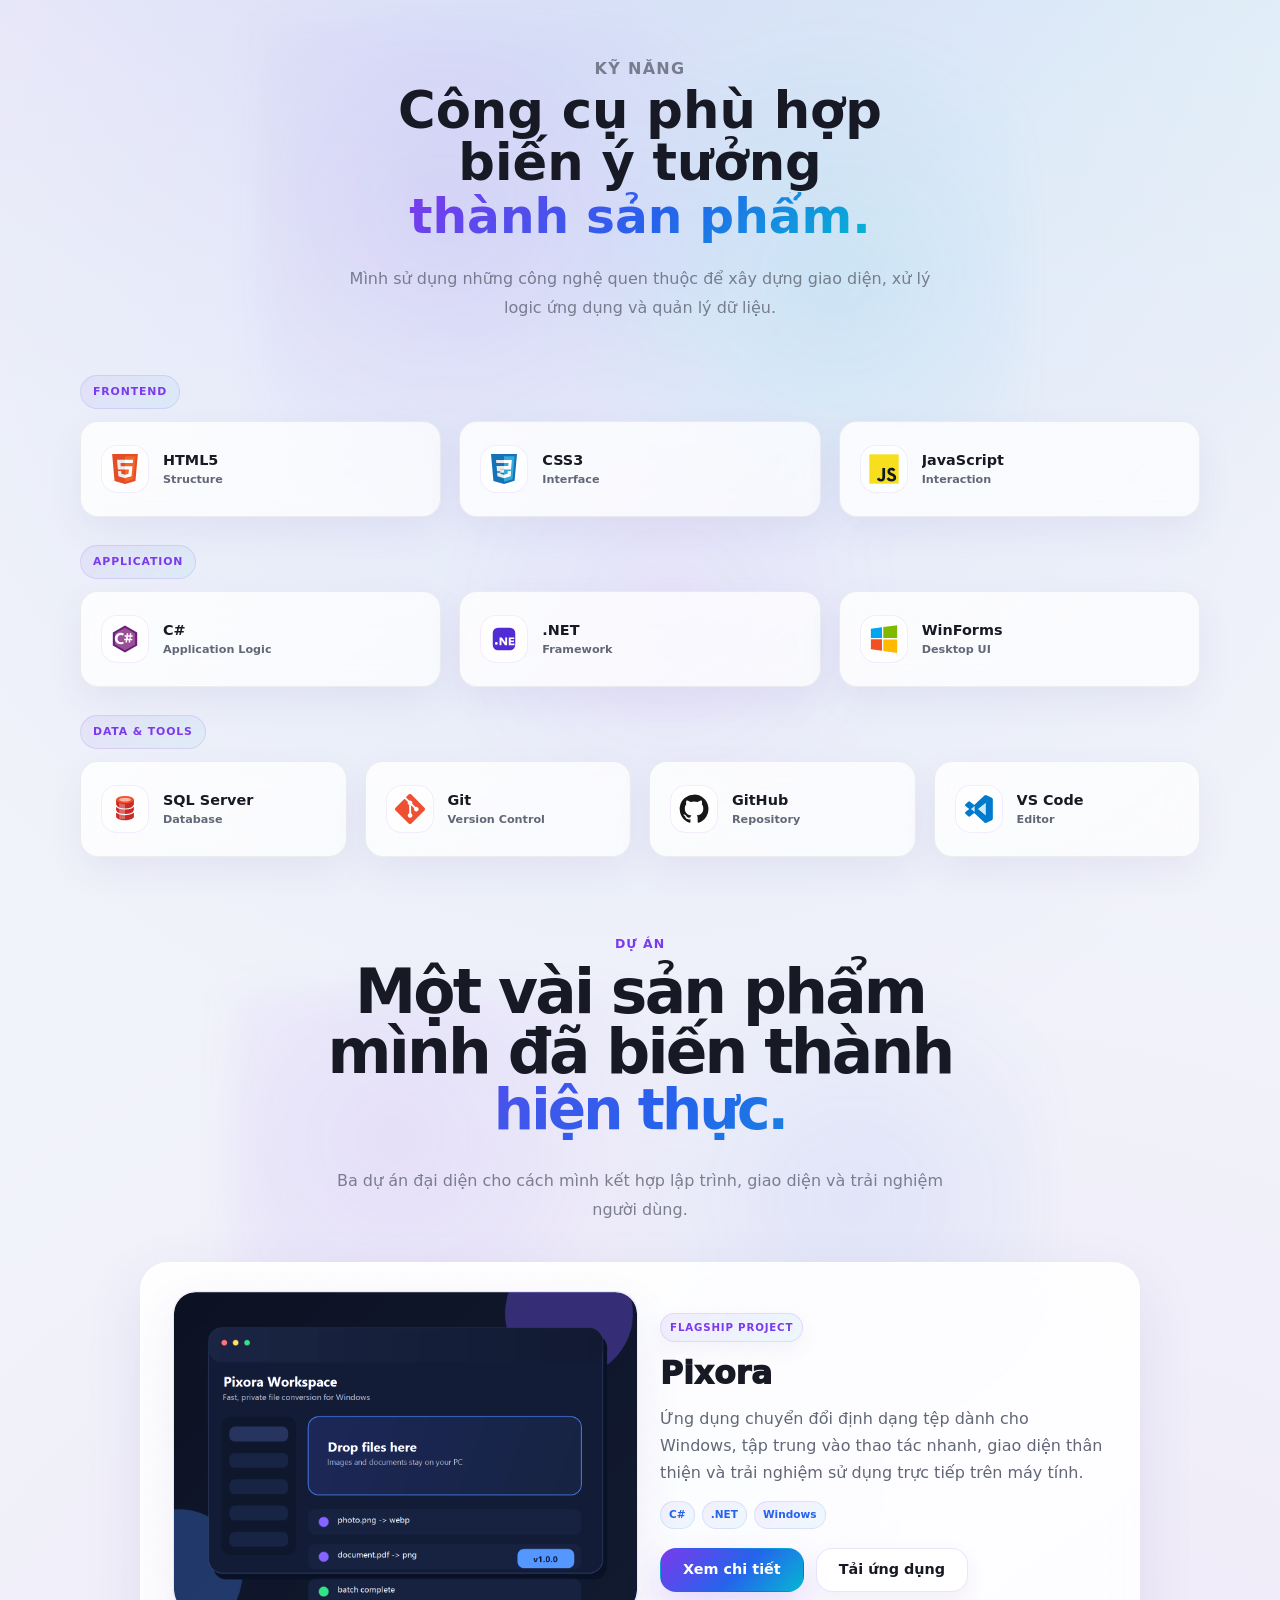
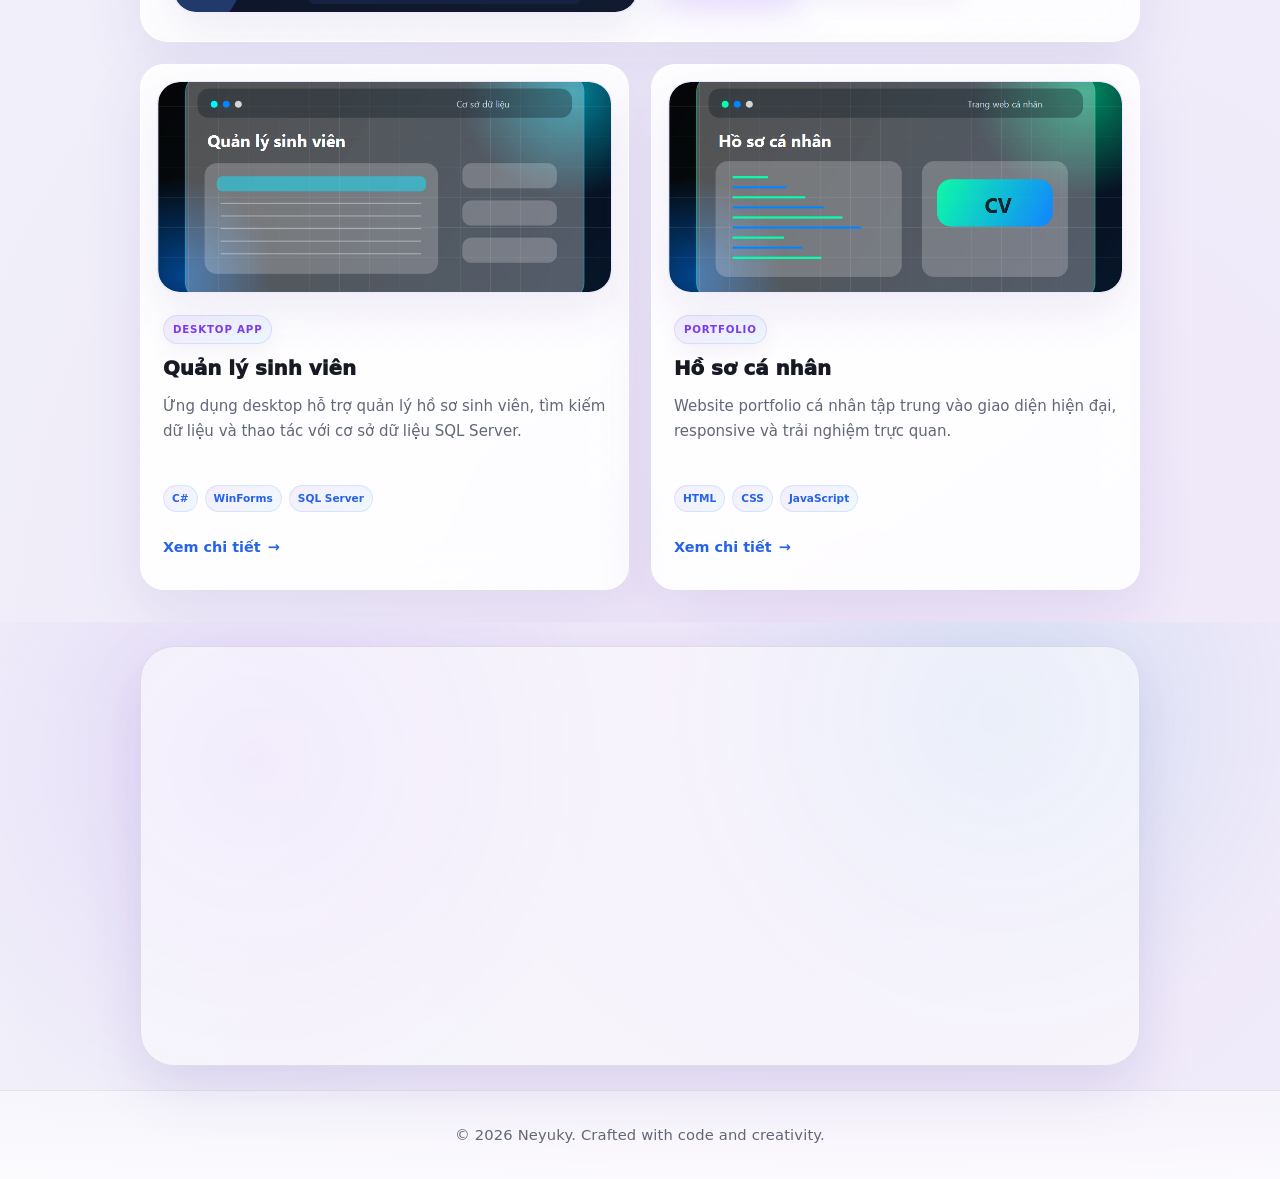
==== commit efef829b: "Backup before CSS refactor" ====
--- a/index.html
+++ b/index.html
@@ -3,15 +3,20 @@
 <head>
     <meta charset="UTF-8">
     <meta name="viewport" content="width=device-width, initial-scale=1.0">
-    <meta name="description" content="Hồ sơ cá nhân neon hiện đại của lập trình viên giao diện web, sinh viên CNTT và người thích sáng tạo với mã nguồn.">
-    <title>Nguyen Vy | Lập trình viên giao diện web</title>
+    <meta name="description" content="Portfolio hiện đại của Neyuky, kết hợp phát triển phần mềm, thiết kế giao diện và sáng tạo nội dung số.">
+    <title>Neyuky | Developer, Designer & Content Creator</title>
+    <link rel="icon" href="assets/logo_Neyuky.png">
     <link rel="stylesheet" href="style.css">
 </head>
 <body>
+    <canvas id="ambient-particles" aria-hidden="true"></canvas>
+
     <header class="site-header" id="site-header">
         <nav class="navbar" aria-label="Điều hướng chính">
             <a href="#home" class="brand" aria-label="Về trang chủ">
-                <span class="brand-mark">Ney</span>
+                <span class="brand-mark">
+                    <img src="assets/logo_Neyuky.png" alt="">
+                </span>
                 <span class="brand-name">Neyuky</span>
             </a>
 
@@ -37,205 +42,349 @@
 
             <div class="section-inner hero-grid">
                 <div class="hero-content reveal">
-                    <p class="eyebrow">Sẵn sàng cho ý tưởng mới</p>
-                    <h1 class="hero-title" id="hero-title" aria-label="Xin chào, mình là Nguyen Vy">
-                        <span class="typed-text" id="typed-text" aria-hidden="true">Xin chào, mình là <span class="typed-highlight">Nguyen Vy</span></span>
+                    <p class="eyebrow hero-badge">Developer • Designer • Content Creator</p>
+                    <h1 class="hero-title" id="hero-title" aria-label="Biến ý tưởng thành trải nghiệm số. Neyuky">
+                        <span class="hero-greeting">Hà Lô Hà Lô,<br>Tên Là
+                        <span class="typed-text typed-highlight" id="typed-text" aria-hidden="true">Neyuky</span>
                         <span class="typing-cursor" aria-hidden="true"></span>
                     </h1>
-                    <p class="hero-subtitle">Lập trình viên giao diện web / Sinh viên CNTT / Lập trình sáng tạo</p>
-                    <p class="hero-copy">
-                        Mình tạo ra giao diện sạch, tương tác mượt và trải nghiệm phần mềm thực tế với tư duy công nghệ hiện đại.
-                    </p>
+                    <p class="hero-subtitle">Mình phát triển các sản phẩm web hiện đại, thiết kế giao diện trực quan và xây dựng những trải nghiệm số mượt mà, thân thiện và dễ sử dụng.</p>
                     <div class="hero-actions">
                         <a href="#projects" class="btn btn-primary">Xem dự án</a>
-                        <a href="#contact" class="btn btn-ghost">Liên hệ mình</a>
-                    </div>
-                </div>
-
-                <aside class="profile-card reveal" aria-label="Thẻ hồ sơ cá nhân">
+                        <a href="#contact" class="btn btn-ghost">Liên hệ với mình</a>
+                    </div>
+                    <div class="music-card is-collapsed" id="music-card" aria-label="Mini player SoundCloud">
+                        <button class="music-compact-button" id="music-expand-toggle" type="button" aria-label="Mở trình phát nhạc" aria-expanded="false" aria-controls="music-player-panel">
+                            <span class="music-play-icon" aria-hidden="true"></span>
+                            <span class="music-pause-icon" aria-hidden="true"></span>
+                            <span class="music-compact-note" aria-hidden="true">♪</span>
+                        </button>
+                        <div class="music-player-panel" id="music-player-panel">
+                            <div class="music-card-header">
+                                <div class="music-card-topline">
+                                    <span class="music-card-label">Currently Listening</span>
+                                    <span class="music-soundcloud-icon" aria-hidden="true">
+                                        <svg viewBox="0 0 24 24" focusable="false">
+                                            <path d="M9.5 8.8c.55-.3 1.2-.48 1.9-.48 1.73 0 3.2 1.08 3.78 2.6.35-.12.73-.18 1.12-.18 1.9 0 3.45 1.5 3.45 3.35s-1.55 3.35-3.45 3.35H9.5zm-1.25 8.64h-1V9.9c.3-.22.64-.4 1-.54zm-2.15 0H5.05v-6.1c.32-.4.68-.74 1.05-1.02zm-2.2 0H2.85v-4.7c.26-.42.62-.76 1.05-1zm-2.12-.18A2.7 2.7 0 0 1 .6 14.98c0-.72.28-1.38.74-1.88v4.1c.14.03.28.05.44.06z"/>
+                                        </svg>
+                                    </span>
+                                </div>
+                                <button class="music-collapse-button" id="music-collapse-toggle" type="button" aria-label="Thu gọn trình phát nhạc" aria-expanded="true" aria-controls="music-player-panel">
+                                    <span aria-hidden="true">−</span>
+                                </button>
+                            </div>
+                            <div class="music-player-main">
+                                <button class="music-play-button" id="music-toggle" type="button" aria-label="Phát nhạc" aria-pressed="false" disabled>
+                                    <span class="music-play-icon" aria-hidden="true"></span>
+                                    <span class="music-pause-icon" aria-hidden="true"></span>
+                                </button>
+                                <div class="music-card-body">
+                                    <strong>yêu qua mạng</strong>
+                                    <span class="music-card-artist">Notcool ♪</span>
+                                    <div class="music-equalizer" aria-hidden="true">
+                                        <span></span>
+                                        <span></span>
+                                        <span></span>
+                                    </div>
+                                    <button class="music-progress" id="music-progress" type="button" aria-label="Tua bài nhạc" disabled>
+                                        <span class="music-progress-fill" id="music-progress-fill"></span>
+                                    </button>
+                                    <div class="music-card-footer">
+                                        <span class="music-time"><span id="music-current-time">0:00</span> / <span id="music-duration">0:00</span></span>
+                                        <a class="music-card-link" href="https://soundcloud.com/huy-lieu-241556769/yeu-qua-mang-met-her-on-the-internet" target="_blank" rel="noopener noreferrer">Open on SoundCloud <span aria-hidden="true">→</span></a>
+                                    </div>
+                                    <span class="music-status" id="music-status">Đang tải bài nhạc...</span>
+                                </div>
+                            </div>
+                        </div>
+                        <iframe
+                            class="soundcloud-frame"
+                            id="soundcloud-player"
+                            title="SoundCloud player"
+                            width="1"
+                            height="1"
+                            scrolling="no"
+                            frameborder="no"
+                            allow="autoplay"
+                            src="https://w.soundcloud.com/player/?url=https%3A//api.soundcloud.com/tracks/soundcloud%253Atracks%253A1892961213&color=%236C56FF&auto_play=false&hide_related=true&show_comments=false&show_user=false&show_reposts=false&show_teaser=false&visual=false">
+                        </iframe>
+                    </div>
+                </div>
+
+                <aside class="profile-card reveal" aria-label="Hình ảnh thương hiệu Neyuky">
                     <div class="profile-card-glow" aria-hidden="true"></div>
+                    <span class="creative-token token-code" aria-hidden="true">&lt;/&gt;</span>
+                    <span class="creative-token token-play" aria-hidden="true">▶</span>
+                    <span class="creative-token token-spark" aria-hidden="true">✦</span>
                     <div class="avatar-frame">
-                        <img src="assets/profile-avatar.png" alt="Ảnh đại diện lập trình viên phong cách neon">
+                        <img src="assets/logo_Neyuky.png" alt="Logo Neyuky">
                     </div>
                     <div class="profile-meta">
                         <div>
                             <p class="profile-name">Neyuky</p>
-                            <p class="profile-role">Lập trình viên giao diện web</p>
-                        </div>
-                        <span class="status-pill">Sẵn sàng xây dựng</span>
+                            <p class="profile-role">Code, design và kể chuyện bằng sản phẩm số</p>
+                        </div>
+                        <div class="profile-badges">
+                            <span class="status-pill">Open to ideas</span>
+                            <span class="creative-token token-design" aria-hidden="true">UI</span>
+                        </div>
                     </div>
                     <div class="profile-stats">
                         <div>
-                            <strong>12+</strong>
-                            <span>Dự án</span>
+                            <strong>Dev</strong>
+                            <span>Xây dựng</span>
                         </div>
                         <div>
-                            <strong>6</strong>
-                            <span>Kỹ năng</span>
+                            <strong>UI</strong>
+                            <span>Thiết kế</span>
                         </div>
                         <div>
-                            <strong>2026</strong>
-                            <span>Sẵn sàng</span>
+                            <strong>Story</strong>
+                            <span>Nội dung</span>
                         </div>
                     </div>
                 </aside>
             </div>
         </section>
 
-        <section class="section about" id="about">
-            <div class="section-inner split-layout">
-                <div class="section-heading reveal">
-                    <p class="eyebrow">Giới thiệu</p>
-                    <h2>Xây dựng sản phẩm số sắc nét, hữu ích và có sức sống.</h2>
-                </div>
-
-                <div class="about-panel reveal">
-                    <!-- Sửa đoạn này để cá nhân hóa hồ sơ cá nhân. -->
-                    <p>
-                        Mình là sinh viên CNTT và lập trình viên giao diện web, thích biến ý tưởng thành những trải nghiệm web chỉn chu.
-                        Mình thích bố cục sạch, tương tác nhanh và mã nguồn vẫn dễ đọc khi dự án phát triển lớn hơn.
-                    </p>
-                    <p>
-                        Hiện tại mình tập trung rèn kỹ thuật giao diện, logic JavaScript, ứng dụng có cơ sở dữ liệu và
-                        các thử nghiệm lập trình sáng tạo để phần mềm hằng ngày trở nên tinh tế hơn.
-                    </p>
+        <section class="section about about-story" id="about">
+            <div class="section-inner about-story-inner">
+                <div class="story-heading reveal">
+                    <p class="eyebrow">GIỚI THIỆU</p>
+                    <h2 class="story-title">
+                        Ráng Tạo Sáng Tạo 
+                        <span class="gradient-text">CONTENT</span>
+                    </h2>
+                </div>
+
+                <div class="story-copy reveal">
+                    <p>Mình là sinh viên Công nghệ Thông tin, yêu thích việc kết hợp lập trình, thiết kế và sáng tạo nội dung để biến những ý tưởng nhỏ thành sản phẩm có thể sử dụng trong thực tế.</p>
+                    <p>Mình ưu tiên giao diện thân thiện, trải nghiệm rõ ràng và mã nguồn dễ bảo trì.</p>
+                </div>
+
+                <div class="about-points" aria-label="Điểm mạnh">
+                    <article class="about-point reveal">
+                        <span class="about-point-icon" aria-hidden="true">&lt;/&gt;</span>
+                        <h3>Clean Code</h3>
+                        <p>Mã nguồn rõ ràng, dễ đọc và dễ bảo trì.</p>
+                    </article>
+                    <article class="about-point reveal">
+                        <span class="about-point-icon" aria-hidden="true">UI</span>
+                        <h3>Friendly UI</h3>
+                        <p>Giao diện trực quan, thân thiện và dễ sử dụng.</p>
+                    </article>
+                    <article class="about-point reveal">
+                        <span class="about-point-icon" aria-hidden="true">✦</span>
+                        <h3>Creative Thinking</h3>
+                        <p>Biến ý tưởng nhỏ thành sản phẩm có dấu ấn riêng.</p>
+                    </article>
                 </div>
             </div>
         </section>
 
-        <section class="section skills" id="skills">
-            <div class="section-inner">
-                <div class="section-heading centered reveal">
-                    <p class="eyebrow">Kỹ năng</p>
-                    <h2>Công cụ mình dùng để biến ý tưởng thành sản phẩm.</h2>
-                </div>
-
-                <div class="skills-grid">
-                    <article class="skill-card reveal">
-                        <span class="skill-icon">H</span>
-                        <h3>HTML</h3>
-                        <p>Xây dựng cấu trúc ngữ nghĩa và nền tảng trang dễ truy cập.</p>
-                    </article>
-                    <article class="skill-card reveal">
-                        <span class="skill-icon">C</span>
-                        <h3>CSS</h3>
-                        <p>Dàn trang tương thích nhiều màn hình, hiệu ứng chuyển động và hệ thống giao diện.</p>
-                    </article>
-                    <article class="skill-card reveal">
-                        <span class="skill-icon">JS</span>
-                        <h3>JavaScript</h3>
-                        <p>Xử lý logic giao diện tương tác bằng giao diện lập trình của trình duyệt.</p>
-                    </article>
-                    <article class="skill-card reveal">
-                        <span class="skill-icon">C#</span>
-                        <h3>C#</h3>
-                        <p>Xử lý logic ứng dụng máy tính và quy trình hướng đối tượng.</p>
-                    </article>
-                    <article class="skill-card reveal">
-                        <span class="skill-icon">DB</span>
-                        <h3>SQL Server</h3>
-                        <p>Thiết kế cơ sở dữ liệu, truy vấn và quản lý dữ liệu.</p>
-                    </article>
-                    <article class="skill-card reveal">
-                        <span class="skill-icon">WF</span>
-                        <h3>WinForms</h3>
-                        <p>Xây dựng giao diện Windows thực tế cho ứng dụng học tập và quản lý.</p>
+        <section class="section skills skills-ecosystem" id="skills">
+            <div class="section-inner skills-ecosystem-inner">
+                <svg class="tech-symbols" aria-hidden="true" focusable="false">
+                    <symbol id="logo-html5" viewBox="0 0 128 128">
+                        <path fill="#E44D26" d="M19.4 114.9 9.1 0h109.8l-10.3 114.9L63.9 128z"/>
+                        <path fill="#F16529" d="M64 118.2l36.1-10.1 8.8-98.7H64z"/>
+                        <path fill="#EBEBEB" d="M64 52.2H45.9l-1.2-14H64V24.5H29.8l.4 3.7 3.4 37.7H64zm0 36.2-.1.1-15.2-4.1-1-11.5H34l2 22.4 27.9 7.7.1-.1z"/>
+                        <path fill="#FFFFFF" d="M63.9 52.2v13.7h16.8l-1.6 18.5-15.2 4.1v14.3l28-7.7.2-2.3 3.3-37 .4-3.7zm0-27.7v13.7H97l.3-3.1.6-6.9.4-3.7z"/>
+                    </symbol>
+                    <symbol id="logo-css3" viewBox="0 0 128 128">
+                        <path fill="#1572B6" d="M18.8 114.7 8.5 0h111l-10.4 114.6L63.9 128z"/>
+                        <path fill="#33A9DC" d="M64 118.2l36.4-10.1 8.9-98.9H64z"/>
+                        <path fill="#FFFFFF" d="M64 51.4h18.2l1.2-13.2H64V25.3h33.5l-.3 3.5-3.4 37.8H64zm0 37.1.1.1 15.3-4.1 1-11.5h13.8l-2 22.3-28.1 7.8-.1-.1z"/>
+                        <path fill="#EBEBEB" d="M64 51.4v15.2H47.2l-1.2-15.2H32.4l2.4 28.4H64V66.9H47.2l-1-15.5zm0-26.1v12.9H31.3l-.3-3.2-.6-6.2-.3-3.5zm0 63.2v14.5l-28-7.8-1.9-21.4h13.7l1 10.7z"/>
+                    </symbol>
+                    <symbol id="logo-javascript" viewBox="0 0 128 128">
+                        <path fill="#F7DF1E" d="M1.4 1.4h125.2v125.2H1.4z"/>
+                        <path fill="#111827" d="M84.7 99.7c2.5 4.1 5.8 7.1 11.6 7.1 4.9 0 8-2.4 8-5.8 0-4-3.2-5.5-8.6-7.8l-2.9-1.3c-8.5-3.6-14.1-8.1-14.1-17.7 0-8.8 6.7-15.5 17.2-15.5 7.5 0 12.9 2.6 16.7 9.4l-9.2 5.9c-2-3.6-4.2-5-7.6-5-3.4 0-5.6 2.2-5.6 5 0 3.5 2.2 5 7.2 7.1l2.9 1.3c10 4.3 15.6 8.7 15.6 18.5 0 10.6-8.3 16.4-19.5 16.4-10.9 0-18-5.2-21.4-12zM43 100.7c1.8 3.3 3.5 6.1 7.6 6.1 3.9 0 6.3-1.5 6.3-7.4v-40h11.8v40.2c0 12.2-7.1 17.7-17.6 17.7-9.4 0-14.9-4.9-17.6-10.7z"/>
+                    </symbol>
+                    <symbol id="logo-csharp" viewBox="0 0 128 128">
+                        <path fill="#68217A" d="M64 6 116 36v56l-52 30-52-30V36z"/>
+                        <path fill="#9B4F96" d="M64 16 107 41v46l-43 25-43-25V41z"/>
+                        <path fill="#FFFFFF" d="M58.9 83.6a25.8 25.8 0 0 1-12.3 3c-15.2 0-26-10.1-26-24.4s11.2-24.8 26-24.8c4.5 0 8.7 1 12.4 3l-3.2 8.3a18.6 18.6 0 0 0-8.7-2.2c-8.7 0-14.9 6.2-14.9 15.4 0 9.4 6.1 15.6 15.1 15.6 3.2 0 6.1-.7 8.8-2.1z"/>
+                        <path fill="#FFFFFF" d="M76.5 48.2h7.1l1.3-9h6.3l-1.3 9h7.1v6.2h-8l-1.2 8.2h7.4v6.2H87l-1.4 10h-6.3l1.4-10h-7.1l-1.4 10h-6.3l1.4-10h-6.7v-6.2h7.6l1.2-8.2h-7v-6.2h7.9l1.3-9h6.3zm-.9 14.4h7.1l1.2-8.2h-7.1z"/>
+                    </symbol>
+                    <symbol id="logo-dotnet" viewBox="0 0 128 128">
+                        <rect width="96" height="96" x="16" y="16" fill="#512BD4" rx="22"/>
+                        <path fill="#FFFFFF" d="M37.3 82.7a6 6 0 1 1-12 0 6 6 0 0 1 12 0zm7.7-25.5h9.6L69 77.4h.2V57.2h8v33.1h-9.1L53.4 69.7h-.2v20.6H45zm39.4 0h23.4v7.2H92.6v5.6h13.8v6.8H92.6v6.3h16v7.2H84.4z"/>
+                    </symbol>
+                    <symbol id="logo-windows" viewBox="0 0 128 128">
+                        <path fill="#00A4EF" d="M8 20.5 55.4 14v45.8H8z"/>
+                        <path fill="#7FBA00" d="M60.9 13.2 120 4.8v55H60.9z"/>
+                        <path fill="#F25022" d="M8 65.5h47.4v48.4L8 107.4z"/>
+                        <path fill="#FFB900" d="M60.9 66.2H120v57l-59.1-8.4z"/>
+                    </symbol>
+                    <symbol id="logo-sqlserver" viewBox="0 0 128 128">
+                        <path fill="#CC2927" d="M26 24v72c0 9 17 16 38 16s38-7 38-16V24z"/>
+                        <ellipse cx="64" cy="24" rx="38" ry="16" fill="#F25022"/>
+                        <ellipse cx="64" cy="24" rx="25" ry="8" fill="#FEE2E2" opacity=".72"/>
+                        <path fill="none" stroke="#FFFFFF" stroke-linecap="round" stroke-width="5" d="M26 48c0 9 17 16 38 16s38-7 38-16M26 72c0 9 17 16 38 16s38-7 38-16"/>
+                        <path fill="#FFFFFF" opacity=".30" d="M39 38c7 4 16 6 25 6v64c-10 0-19-1.5-25-4.3z"/>
+                    </symbol>
+                    <symbol id="logo-git" viewBox="0 0 24 24">
+                        <path fill="#F05032" d="M23.55 10.93 13.07.45a1.55 1.55 0 0 0-2.19 0L8.7 2.63l2.76 2.76a1.84 1.84 0 0 1 2.33 2.35l2.66 2.66a1.84 1.84 0 1 1-1.1 1.04l-2.48-2.48v6.52a1.84 1.84 0 1 1-1.5-.05V8.85a1.84 1.84 0 0 1-1-2.41L7.64 3.72.45 10.9a1.55 1.55 0 0 0 0 2.2l10.48 10.45a1.55 1.55 0 0 0 2.19 0l10.43-10.43a1.55 1.55 0 0 0 0-2.19z"/>
+                    </symbol>
+                    <symbol id="logo-github" viewBox="0 0 24 24">
+                        <path fill="#181717" d="M12 .5A11.5 11.5 0 0 0 8.36 22.9c.58.1.79-.25.79-.56v-2.15c-3.2.7-3.88-1.36-3.88-1.36-.52-1.33-1.28-1.68-1.28-1.68-1.05-.72.08-.7.08-.7 1.16.08 1.77 1.2 1.77 1.2 1.03 1.76 2.7 1.25 3.36.95.1-.75.4-1.25.73-1.54-2.56-.29-5.26-1.28-5.26-5.7 0-1.26.45-2.29 1.19-3.1-.12-.29-.52-1.46.11-3.05 0 0 .97-.31 3.18 1.18a10.95 10.95 0 0 1 5.8 0c2.2-1.49 3.17-1.18 3.17-1.18.63 1.59.23 2.76.11 3.05.74.81 1.19 1.84 1.19 3.1 0 4.43-2.7 5.4-5.27 5.69.41.35.78 1.05.78 2.12v3.17c0 .31.21.67.8.56A11.5 11.5 0 0 0 12 .5z"/>
+                    </symbol>
+                    <symbol id="logo-visualstudio" viewBox="0 0 128 128">
+                        <path fill="#5C2D91" d="M88 12 43.6 55.5 16 34.6 8 38.7v50.6l8 4.1 27.6-20.9L88 116l32-13.4V25.4z"/>
+                        <path fill="#FFFFFF" opacity=".85" d="M21 47.8 38.4 64 21 80.2zM47.5 64 86 34.2v59.6z"/>
+                    </symbol>
+                    <symbol id="logo-vscode" viewBox="0 0 128 128">
+                        <path fill="#007ACC" d="M118.7 16.3 95.8 5.3a7.5 7.5 0 0 0-8.6 1.5L43.5 46.7 24.6 32.3a5 5 0 0 0-6.4.3L6.1 43.6a5 5 0 0 0 0 7.4L22.5 64 6.1 77a5 5 0 0 0 0 7.4l12.1 11a5 5 0 0 0 6.4.3l18.9-14.4 43.7 39.9a7.5 7.5 0 0 0 8.6 1.5l22.9-11a7.5 7.5 0 0 0 4.3-6.8V23.1a7.5 7.5 0 0 0-4.3-6.8z"/>
+                        <path fill="#FFFFFF" opacity=".82" d="M93 36.8 59.7 64 93 91.2zM29.8 64l15.6-12.5v25z"/>
+                    </symbol>
+                </svg>
+
+                <div class="skills-intro reveal">
+                    <p class="eyebrow">KỸ NĂNG</p>
+                    <h2 class="skills-title">
+                        Công cụ phù hợp<br>
+                        biến ý tưởng<br>
+                        <span class="gradient-text">thành sản phẩm.</span>
+                    </h2>
+                    <p>Mình sử dụng những công nghệ quen thuộc để xây dựng giao diện, xử lý logic ứng dụng và quản lý dữ liệu.</p>
+                </div>
+
+                <div class="skills-ecosystem-grid">
+                    <article class="skill-group skill-group-frontend reveal">
+                        <div class="skill-group-header">
+                            <span class="skill-group-kicker">FRONTEND</span>
+                            <p>Xây dựng cấu trúc, giao diện responsive và tương tác phía trình duyệt.</p>
+                        </div>
+                        <div class="skill-list">
+                            <div class="skill-item reveal">
+                                <span class="skill-logo-wrap"><svg viewBox="0 0 128 128"><use href="#logo-html5"></use></svg></span>
+                                <span><strong>HTML5</strong><small>Structure</small></span>
+                            </div>
+                            <div class="skill-item reveal">
+                                <span class="skill-logo-wrap"><svg viewBox="0 0 128 128"><use href="#logo-css3"></use></svg></span>
+                                <span><strong>CSS3</strong><small>Interface</small></span>
+                            </div>
+                            <div class="skill-item reveal">
+                                <span class="skill-logo-wrap"><svg viewBox="0 0 128 128"><use href="#logo-javascript"></use></svg></span>
+                                <span><strong>JavaScript</strong><small>Interaction</small></span>
+                            </div>
+                        </div>
+                    </article>
+
+                    <article class="skill-group skill-group-application reveal">
+                        <div class="skill-group-header">
+                            <span class="skill-group-kicker">APPLICATION</span>
+                            <p>Phát triển ứng dụng Windows và xử lý nghiệp vụ.</p>
+                        </div>
+                        <div class="skill-list">
+                            <div class="skill-item reveal">
+                                <span class="skill-logo-wrap"><svg viewBox="0 0 128 128"><use href="#logo-csharp"></use></svg></span>
+                                <span><strong>C#</strong><small>Application Logic</small></span>
+                            </div>
+                            <div class="skill-item reveal">
+                                <span class="skill-logo-wrap"><svg viewBox="0 0 128 128"><use href="#logo-dotnet"></use></svg></span>
+                                <span><strong>.NET</strong><small>Framework</small></span>
+                            </div>
+                            <div class="skill-item reveal">
+                                <span class="skill-logo-wrap"><svg viewBox="0 0 128 128"><use href="#logo-windows"></use></svg></span>
+                                <span><strong>WinForms</strong><small>Desktop UI</small></span>
+                            </div>
+                        </div>
+                    </article>
+
+                    <article class="skill-group skill-group-tools reveal">
+                        <div class="skill-group-header">
+                            <span class="skill-group-kicker">DATA &amp; TOOLS</span>
+                            <p>Quản lý dữ liệu, mã nguồn và môi trường phát triển.</p>
+                        </div>
+                        <div class="skill-list">
+                            <div class="skill-item reveal">
+                                <span class="skill-logo-wrap"><svg viewBox="0 0 128 128"><use href="#logo-sqlserver"></use></svg></span>
+                                <span><strong>SQL Server</strong><small>Database</small></span>
+                            </div>
+                            <div class="skill-item reveal">
+                                <span class="skill-logo-wrap"><svg viewBox="0 0 24 24"><use href="#logo-git"></use></svg></span>
+                                <span><strong>Git</strong><small>Version Control</small></span>
+                            </div>
+                            <div class="skill-item reveal">
+                                <span class="skill-logo-wrap"><svg viewBox="0 0 24 24"><use href="#logo-github"></use></svg></span>
+                                <span><strong>GitHub</strong><small>Repository</small></span>
+                            </div>
+                            <div class="skill-item reveal">
+                                <span class="skill-logo-wrap"><svg viewBox="0 0 128 128"><use href="#logo-vscode"></use></svg></span>
+                                <span><strong>VS Code</strong><small>Editor</small></span>
+                            </div>
+                        </div>
                     </article>
                 </div>
             </div>
         </section>
 
-        <section class="section projects" id="projects">
+        <section class="section projects projects-showcase" id="projects">
             <div class="section-inner">
-                <div class="section-heading reveal">
-                    <p class="eyebrow">Dự án</p>
-                    <h2>Một số sản phẩm nổi bật với sắc thái neon.</h2>
-                </div>
-
-                <div class="projects-grid">
-                    <!-- Thay ảnh, tên, mô tả và liên kết bằng dự án thật của bạn. -->
-                    <article class="project-card reveal">
-                        <a class="project-card-overlay" href="projects/pixora/index.html" aria-label="Xem chi tiết dự án Pixora"></a>
-                        <img src="projects/pixora/assets/app-preview.png" alt="Ảnh xem trước dự án Pixora">
+                <div class="projects-intro reveal">
+                    <p class="eyebrow">DỰ ÁN</p>
+                    <h2 class="projects-title">
+                        <span>Một vài sản phẩm</span>
+                        <span>mình đã biến thành</span>
+                        <span class="gradient-text">hiện thực.</span>
+                    </h2>
+                    <p>Ba dự án đại diện cho cách mình kết hợp lập trình, giao diện và trải nghiệm người dùng.</p>
+                </div>
+
+                <div class="projects-showcase-grid">
+                    <article class="project-card project-card-featured reveal">
+                        <div class="project-media">
+                            <img src="projects/pixora/assets/app-preview.png" alt="Ảnh xem trước giao diện dự án Pixora">
+                        </div>
                         <div class="project-body">
+                            <span class="project-badge">FLAGSHIP PROJECT</span>
                             <h3>Pixora</h3>
-                            <p>Ứng dụng chuyển đổi tệp hiện đại dành cho Windows, hỗ trợ xử lý nhanh, giao diện thân thiện và hoạt động trực tiếp trên máy tính.</p>
-                            <div class="tech-stack">
+                            <p>Ứng dụng chuyển đổi định dạng tệp dành cho Windows, tập trung vào thao tác nhanh, giao diện thân thiện và trải nghiệm sử dụng trực tiếp trên máy tính.</p>
+                            <div class="tech-stack" aria-label="Công nghệ sử dụng">
                                 <span>C#</span>
                                 <span>.NET</span>
                                 <span>Windows</span>
                             </div>
-                            <a href="projects/pixora/index.html" class="project-link">Xem chi tiết</a>
+                            <div class="project-actions">
+                                <a href="projects/pixora/index.html" class="project-link project-link-primary">Xem chi tiết</a>
+                                <a href="projects/pixora/index.html" class="project-link project-link-ghost">Tải ứng dụng</a>
+                            </div>
                         </div>
                     </article>
 
                     <article class="project-card reveal">
-                        <img src="assets/project-shop.png" alt="Ảnh xem trước dự án Cửa hàng Neon">
+                        <div class="project-media">
+                            <img src="assets/project-student.png" alt="Ảnh xem trước dự án Quản lý sinh viên">
+                        </div>
                         <div class="project-body">
-                            <h3>Cửa hàng Neon</h3>
-                            <p>Ý tưởng giao diện mua sắm hiện đại với thẻ sản phẩm chỉn chu và màn hình thanh toán.</p>
-                            <div class="tech-stack">
+                            <span class="project-badge">DESKTOP APP</span>
+                            <h3>Quản lý sinh viên</h3>
+                            <p>Ứng dụng desktop hỗ trợ quản lý hồ sơ sinh viên, tìm kiếm dữ liệu và thao tác với cơ sở dữ liệu SQL Server.</p>
+                            <div class="tech-stack" aria-label="Công nghệ sử dụng">
+                                <span>C#</span>
+                                <span>WinForms</span>
+                                <span>SQL Server</span>
+                            </div>
+                            <a href="#projects" class="project-link">Xem chi tiết <span aria-hidden="true">→</span></a>
+                        </div>
+                    </article>
+
+                    <article class="project-card reveal">
+                        <div class="project-media">
+                            <img src="assets/project-portfolio.png" alt="Ảnh xem trước dự án Hồ sơ cá nhân">
+                        </div>
+                        <div class="project-body">
+                            <span class="project-badge">PORTFOLIO</span>
+                            <h3>Hồ sơ cá nhân</h3>
+                            <p>Website portfolio cá nhân tập trung vào giao diện hiện đại, responsive và trải nghiệm trực quan.</p>
+                            <div class="tech-stack" aria-label="Công nghệ sử dụng">
                                 <span>HTML</span>
                                 <span>CSS</span>
-                                <span>JS</span>
-                            </div>
-                            <a href="#" class="project-link">Xem chi tiết</a>
-                        </div>
-                    </article>
-
-                    <article class="project-card reveal">
-                        <img src="assets/project-pos.png" alt="Ảnh xem trước dự án bán hàng quán cà phê">
-                        <div class="project-body">
-                            <h3>Bán hàng quán cà phê</h3>
-                            <p>Ý tưởng ứng dụng bán hàng trên máy tính để quản lý đơn, tổng tiền và thao tác nhanh.</p>
-                            <div class="tech-stack">
-                                <span>C#</span>
-                                <span>WinForms</span>
-                                <span>SQL</span>
-                            </div>
-                            <a href="#" class="project-link">Xem chi tiết</a>
-                        </div>
-                    </article>
-
-                    <article class="project-card reveal">
-                        <img src="assets/project-student.png" alt="Ảnh xem trước dự án Quản lý sinh viên">
-                        <div class="project-body">
-                            <h3>Quản lý sinh viên</h3>
-                            <p>Ý tưởng ứng dụng quản lý sinh viên cho hồ sơ, tìm kiếm và quy trình cơ sở dữ liệu.</p>
-                            <div class="tech-stack">
-                                <span>C#</span>
-                                <span>SQL Server</span>
-                                <span>WinForms</span>
-                            </div>
-                            <a href="#" class="project-link">Xem chi tiết</a>
-                        </div>
-                    </article>
-
-                    <article class="project-card reveal">
-                        <img src="assets/project-portfolio.png" alt="Ảnh xem trước dự án Hồ sơ cá nhân">
-                        <div class="project-body">
-                            <h3>Hồ sơ cá nhân</h3>
-                            <p>Trang cá nhân với hiệu ứng xuất hiện mượt và nhận diện thị giác rõ ràng.</p>
-                            <div class="tech-stack">
-                                <span>HTML</span>
-                                <span>CSS</span>
-                                <span>JS</span>
-                            </div>
-                            <a href="#" class="project-link">Xem chi tiết</a>
-                        </div>
-                    </article>
-
-                    <article class="project-card reveal">
-                        <img src="assets/project-finance.png" alt="Ảnh xem trước dự án Theo dõi chi tiêu">
-                        <div class="project-body">
-                            <h3>Theo dõi chi tiêu</h3>
-                            <p>Ý tưởng công cụ tài chính gọn nhẹ với biểu đồ, tóm tắt và thông tin nhanh.</p>
-                            <div class="tech-stack">
                                 <span>JavaScript</span>
-                                <span>CSS</span>
-                                <span>Giao diện</span>
-                            </div>
-                            <a href="#" class="project-link">Xem chi tiết</a>
+                            </div>
+                            <a href="#projects" class="project-link">Xem chi tiết <span aria-hidden="true">→</span></a>
                         </div>
                     </article>
                 </div>
@@ -246,14 +395,14 @@
             <div class="section-inner contact-grid">
                 <div class="contact-copy reveal">
                     <p class="eyebrow">Liên hệ</p>
-                    <h2>Cùng biến một ý tưởng gọn gàng thành giao diện thật.</h2>
+                    <h2>Cùng tạo ra điều gì đó thú vị</h2>
                     <p>
-                        Nhắn cho mình nếu bạn muốn hợp tác, trao đổi cơ hội thực tập hoặc góp ý cho dự án.
+                        Mình luôn sẵn sàng kết nối, trao đổi ý tưởng và tham gia những dự án sáng tạo về công nghệ, giao diện hoặc nội dung số.
                     </p>
 
                     <div class="social-links" aria-label="Liên kết mạng xã hội">
+                        <a href="https://github.com/neyuky" target="_blank" rel="noreferrer">GitHub</a>
                         <a href="https://www.facebook.com/to.huynh.vy.nguyen/" target="_blank" rel="noreferrer">Facebook</a>
-                        <a href="https://github.com/neyuky" target="_blank" rel="noreferrer">GitHub</a>
                         <a href="https://www.tiktok.com/@eyyakanguyen" target="_blank" rel="noreferrer">TikTok</a>
                     </div>
                 </div>
@@ -262,10 +411,10 @@
                     <p class="contact-card-label">Liên hệ</p>
                     <div class="contact-card-row">
                         <strong>Neyuky</strong>
-                        <span>Lập trình viên giao diện web</span>
+                        <span>Developer • Designer • Creator</span>
                     </div>
                     <p class="contact-card-text">
-                        Nhắn cho mình nếu bạn muốn hợp tác, trao đổi cơ hội thực tập hoặc góp ý cho dự án.
+                        Kết nối để trao đổi ý tưởng, góp ý sản phẩm hoặc cùng xây dựng một trải nghiệm số thân thiện hơn.
                     </p>
                 </aside>
             </div>
@@ -273,9 +422,10 @@
     </main>
 
     <footer class="footer">
-        <p>&copy; 2026 Neyuky</p>
+        <p>&copy; 2026 Neyuky. Crafted with code and creativity.</p>
     </footer>
 
+    <script src="https://w.soundcloud.com/player/api.js"></script>
     <script src="script.js"></script>
 </body>
 </html>
--- a/style.css
+++ b/style.css
@@ -1,17 +1,18 @@
 :root {
-    --bg: #050505;
-    --bg-soft: #070a12;
-    --panel: rgba(255, 255, 255, 0.065);
-    --panel-strong: rgba(255, 255, 255, 0.1);
-    --line: rgba(255, 255, 255, 0.16);
-    --line-bright: rgba(0, 229, 255, 0.48);
-    --text: #f6fbff;
-    --muted: #9db0bf;
-    --cyan: #00e5ff;
-    --blue: #007bff;
-    --mint: #00ffa3;
-    --shadow: 0 24px 80px rgba(0, 0, 0, 0.45);
-    --radius-card: 8px;
+    --bg-primary: #F1F3FA;
+    --bg-secondary: #FFFFFF;
+    --text-primary: #171A24;
+    --text-secondary: #626778;
+    --accent-purple: #7C3AED;
+    --accent-blue: #2563EB;
+    --accent-cyan: #06B6D4;
+    --accent-pink: #D946EF;
+    --border-color: rgba(31, 41, 55, 0.11);
+    --shadow-soft: 0 20px 58px rgba(80, 60, 160, 0.14);
+    --shadow-card: 0 28px 80px rgba(80, 60, 160, 0.18);
+    --gradient-main: linear-gradient(135deg, var(--accent-purple), var(--accent-blue) 54%, var(--accent-cyan));
+    --gradient-soft: linear-gradient(135deg, rgba(124, 58, 237, 0.10), rgba(37, 99, 235, 0.08), rgba(6, 182, 212, 0.10));
+    --radius-card: 24px;
     --radius-button: 16px;
     --header-height: 76px;
 }
@@ -22,20 +23,28 @@
 
 html {
     scroll-behavior: smooth;
-    scroll-padding-top: calc(var(--header-height) + 24px);
+    scroll-padding-top: 80px;
+}
+
+main section[id] {
+    scroll-margin-top: 80px;
 }
 
 body {
+    min-height: 100vh;
     margin: 0;
-    min-height: 100vh;
+    overflow-x: hidden;
+    isolation: isolate;
+    color: var(--text-primary);
+    font-family: Inter, ui-sans-serif, system-ui, -apple-system, BlinkMacSystemFont, "Segoe UI", sans-serif;
+    line-height: 1.65;
+    letter-spacing: 0;
     background:
-        radial-gradient(ellipse at 70% -10%, rgba(0, 229, 255, 0.2), transparent 38%),
-        linear-gradient(135deg, #050505 0%, #06101f 48%, #050505 100%);
-    color: var(--text);
-    font-family: Inter, ui-sans-serif, system-ui, -apple-system, BlinkMacSystemFont, "Segoe UI", sans-serif;
-    letter-spacing: 0;
-    line-height: 1.6;
-    overflow-x: hidden;
+        radial-gradient(circle at 14% 14%, rgba(124, 58, 237, 0.17), transparent 36%),
+        radial-gradient(circle at 48% 42%, rgba(37, 99, 235, 0.08), transparent 34%),
+        radial-gradient(circle at 88% 18%, rgba(6, 182, 212, 0.145), transparent 36%),
+        radial-gradient(circle at 68% 88%, rgba(217, 70, 239, 0.08), transparent 36%),
+        var(--bg-primary);
 }
 
 body::before {
@@ -43,24 +52,38 @@
     position: fixed;
     inset: 0;
     z-index: -2;
-    background:
-        linear-gradient(120deg, rgba(0, 123, 255, 0.16), transparent 34%),
-        linear-gradient(315deg, rgba(0, 255, 163, 0.12), transparent 32%),
-        #050505;
+    pointer-events: none;
+    background-image:
+        linear-gradient(rgba(37, 99, 235, 0.046) 1px, transparent 1px),
+        linear-gradient(90deg, rgba(124, 58, 237, 0.044) 1px, transparent 1px),
+        radial-gradient(circle, rgba(23, 26, 36, 0.075) 1px, transparent 1.5px);
+    background-position: center, center, 24px 24px;
+    background-size: 82px 82px, 82px 82px, 34px 34px;
+    mask-image: linear-gradient(to bottom, rgba(0, 0, 0, 0.8), transparent 88%);
 }
 
 body::after {
     content: "";
     position: fixed;
+    inset: auto -12% -28% -12%;
+    z-index: -1;
+    height: 48vh;
+    pointer-events: none;
+    background:
+        radial-gradient(circle at 35% 40%, rgba(217, 70, 239, 0.095), transparent 36%),
+        radial-gradient(circle at 68% 55%, rgba(6, 182, 212, 0.11), transparent 38%);
+    filter: blur(22px);
+}
+
+#ambient-particles {
+    position: fixed;
     inset: 0;
-    z-index: -1;
+    z-index: -999;
+    width: 100vw;
+    height: 100vh;
+    overflow: hidden;
     pointer-events: none;
-    opacity: 0.2;
-    background-image:
-        linear-gradient(rgba(255, 255, 255, 0.045) 1px, transparent 1px),
-        linear-gradient(90deg, rgba(255, 255, 255, 0.045) 1px, transparent 1px);
-    background-size: 72px 72px;
-    mask-image: linear-gradient(to bottom, black, transparent 86%);
+    opacity: 0.96;
 }
 
 a {
@@ -80,8 +103,8 @@
 }
 
 ::selection {
-    background: rgba(0, 229, 255, 0.35);
-    color: var(--text);
+    background: rgba(124, 58, 237, 0.18);
+    color: var(--text-primary);
 }
 
 .site-header {
@@ -90,14 +113,18 @@
     left: 0;
     z-index: 1000;
     width: 100%;
-    transition: background 0.3s ease, border-color 0.3s ease, box-shadow 0.3s ease;
+    border-bottom: 1px solid transparent;
+    background: rgba(255, 255, 255, 0.70);
+    box-shadow: 0 8px 28px rgba(80, 60, 160, 0.055);
+    backdrop-filter: blur(18px) saturate(1.08);
+    transition: background 0.28s ease, border-color 0.28s ease, box-shadow 0.28s ease, backdrop-filter 0.28s ease;
 }
 
 .site-header.scrolled {
-    background: rgba(7, 10, 18, 0.72);
-    border-bottom: 1px solid rgba(255, 255, 255, 0.12);
-    box-shadow: 0 20px 60px rgba(0, 0, 0, 0.26);
-    backdrop-filter: blur(18px);
+    border-bottom-color: var(--border-color);
+    background: rgba(255, 255, 255, 0.90);
+    box-shadow: 0 16px 44px rgba(80, 60, 160, 0.13);
+    backdrop-filter: blur(20px) saturate(1.12);
 }
 
 .navbar {
@@ -114,7 +141,8 @@
     display: inline-flex;
     align-items: center;
     gap: 12px;
-    font-weight: 800;
+    color: var(--text-primary);
+    font-weight: 850;
 }
 
 .brand-mark {
@@ -122,14 +150,22 @@
     height: 42px;
     display: grid;
     place-items: center;
-    border-radius: 8px;
-    color: #041014;
-    background: linear-gradient(135deg, var(--cyan), var(--mint));
-    box-shadow: 0 0 32px rgba(0, 229, 255, 0.45);
+    overflow: hidden;
+    border: 1px solid var(--border-color);
+    border-radius: 14px;
+    background: rgba(255, 255, 255, 0.82);
+    box-shadow: 0 10px 26px rgba(80, 60, 160, 0.12);
+}
+
+.brand-mark img {
+    width: 82%;
+    height: 82%;
+    object-fit: contain;
 }
 
 .brand-name {
-    color: var(--text);
+    font-size: 1.02rem;
+    color: var(--text-primary);
 }
 
 .nav-menu {
@@ -142,32 +178,41 @@
 }
 
 .nav-link {
+    min-height: 40px;
     display: inline-flex;
     align-items: center;
-    min-height: 40px;
+    justify-content: center;
     padding: 0 14px;
-    border-radius: 12px;
-    color: rgba(246, 251, 255, 0.76);
-    transition: color 0.2s ease, background 0.2s ease, box-shadow 0.2s ease;
-}
-
-.nav-link:hover,
+    border-radius: 14px;
+    color: var(--text-secondary);
+    font-size: 0.96rem;
+    font-weight: 720;
+    transition: color 0.26s ease, background 0.26s ease, box-shadow 0.26s ease, transform 0.26s ease;
+}
+
+.nav-link:hover {
+    color: var(--accent-purple);
+    background: rgba(124, 58, 237, 0.075);
+    transform: translateY(-1px);
+}
+
 .nav-link.active {
-    color: var(--text);
-    background: rgba(0, 229, 255, 0.1);
-    box-shadow: inset 0 0 0 1px rgba(0, 229, 255, 0.16);
+    color: var(--accent-purple);
+    background: linear-gradient(135deg, rgba(124, 58, 237, 0.145), rgba(6, 182, 212, 0.095));
+    box-shadow: inset 0 0 0 1px rgba(124, 58, 237, 0.14), 0 8px 20px rgba(124, 58, 237, 0.08);
 }
 
 .menu-toggle {
+    width: 44px;
+    height: 44px;
     display: none;
-    width: 46px;
-    height: 46px;
     place-items: center;
     padding: 0;
-    border: 1px solid var(--line);
-    border-radius: 12px;
-    color: var(--text);
-    background: rgba(255, 255, 255, 0.06);
+    border: 1px solid var(--border-color);
+    border-radius: 14px;
+    color: var(--text-primary);
+    background: rgba(255, 255, 255, 0.76);
+    box-shadow: 0 10px 24px rgba(80, 60, 160, 0.09);
     cursor: pointer;
 }
 
@@ -177,7 +222,7 @@
     display: block;
     margin: 3px 0;
     border-radius: 2px;
-    background: var(--text);
+    background: var(--text-primary);
     transition: transform 0.25s ease, opacity 0.25s ease;
 }
 
@@ -195,7 +240,7 @@
 
 .section {
     position: relative;
-    padding: 112px 0;
+    padding: 110px 0;
 }
 
 .section-inner {
@@ -207,105 +252,53 @@
     min-height: 92vh;
     display: flex;
     align-items: center;
-    padding-top: 130px;
+    padding-top: 132px;
     overflow: hidden;
-    background:
-        linear-gradient(130deg, rgba(0, 229, 255, 0.08), transparent 30%),
-        linear-gradient(315deg, rgba(0, 255, 163, 0.12), transparent 36%);
 }
 
 .hero::before {
     content: "";
     position: absolute;
-    inset: -24% -20% 18% -18%;
-    background:
-        conic-gradient(from 150deg at 62% 36%,
-            rgba(0, 229, 255, 0.26),
-            rgba(0, 123, 255, 0.18),
-            rgba(0, 255, 163, 0.13),
-            transparent 58%,
-            rgba(0, 229, 255, 0.18));
-    filter: blur(68px);
-    opacity: 0.72;
-    transform: rotate(-6deg);
+    inset: 12% auto auto -10%;
+    z-index: 0;
+    width: 520px;
+    height: 520px;
     pointer-events: none;
+    background: radial-gradient(circle, rgba(124, 58, 237, 0.14), rgba(37, 99, 235, 0.055) 42%, transparent 68%);
+    filter: blur(28px);
+}
+
+.hero::after {
+    content: "";
+    position: absolute;
+    inset: 16% -8% auto auto;
+    z-index: 0;
+    width: 500px;
+    height: 500px;
+    pointer-events: none;
+    background: radial-gradient(circle, rgba(6, 182, 212, 0.11), rgba(37, 99, 235, 0.07) 44%, transparent 70%);
+    filter: blur(30px);
 }
 
 .hero-noise {
     position: absolute;
     inset: 0;
     pointer-events: none;
-    opacity: 0.12;
+    opacity: 0.32;
     background-image:
-        repeating-linear-gradient(0deg, rgba(255, 255, 255, 0.08) 0 1px, transparent 1px 7px);
+        linear-gradient(90deg, rgba(124, 58, 237, 0.05) 1px, transparent 1px),
+        linear-gradient(rgba(6, 182, 212, 0.05) 1px, transparent 1px);
+    background-size: 56px 56px;
+    mask-image: radial-gradient(circle at 50% 38%, black, transparent 72%);
 }
 
 .hero-grid {
     position: relative;
     z-index: 1;
     display: grid;
-    grid-template-columns: minmax(0, 1fr) 410px;
+    grid-template-columns: minmax(0, 1fr) minmax(320px, 430px);
     align-items: center;
-    gap: 64px;
-}
-
-.eyebrow {
-    margin: 0 0 14px;
-    color: var(--cyan);
-    font-size: 0.84rem;
-    font-weight: 800;
-    text-transform: uppercase;
-}
-
-.hero h1,
-.section-heading h2,
-.contact-copy h2 {
-    margin: 0;
-    line-height: 1.04;
-    letter-spacing: 0;
-}
-
-.hero h1 {
-    max-width: 760px;
-    font-size: 4.2rem;
-}
-
-.hero-title {
-    min-height: 1.52em;
-    color: var(--text);
-    text-shadow: 0 0 20px rgba(0, 229, 255, 0.6);
-    overflow-wrap: anywhere;
-}
-
-.typed-text {
-    display: inline;
-}
-
-.typed-highlight {
-    color: transparent;
-    background: linear-gradient(90deg, #00e5ff, #00ffa3);
-    background-clip: text;
-    -webkit-background-clip: text;
-    filter: drop-shadow(0 0 16px rgba(0, 229, 255, 0.36));
-}
-
-.typing-cursor {
-    width: 0.12em;
-    height: 0.88em;
-    display: inline-block;
-    margin-left: 0.08em;
-    margin-right: -0.18em;
-    border-radius: 999px;
-    transform-origin: center;
-    vertical-align: -0.08em;
-    background: linear-gradient(180deg, var(--cyan), var(--mint));
-    box-shadow: 0 0 18px rgba(0, 229, 255, 0.78), 0 0 34px rgba(0, 255, 163, 0.26);
-    animation: cursorBlink 0.82s steps(1, end) infinite;
-}
-
-.hero-title.is-deleting .typing-cursor {
-    transform: scaleY(0.76);
-    box-shadow: 0 0 24px rgba(0, 229, 255, 0.9);
+    gap: 76px;
 }
 
 .hero-content,
@@ -315,18 +308,97 @@
     min-width: 0;
 }
 
+.eyebrow {
+    width: fit-content;
+    margin: 0 0 16px;
+    color: var(--accent-purple);
+    font-size: 0.78rem;
+    font-weight: 850;
+    letter-spacing: 0.08em;
+    text-transform: uppercase;
+}
+
+.hero-badge {
+    padding: 8px 12px;
+    border: 1px solid rgba(124, 58, 237, 0.13);
+    border-radius: 999px;
+    background: rgba(255, 255, 255, 0.72);
+    box-shadow: 0 12px 28px rgba(80, 60, 160, 0.08);
+}
+
+.hero h1,
+.section-heading h2,
+.contact-copy h2 {
+    margin: 0;
+    line-height: 1;
+    letter-spacing: 0;
+}
+
+.hero h1 {
+    max-width: 760px;
+    font-size: clamp(3.5rem, 6vw, 5.2rem);
+    font-weight: 850;
+    line-height: 1;
+    letter-spacing: -0.04em;
+}
+
+.hero-title {
+    color: var(--text-primary);
+    overflow: visible;
+    overflow-wrap: anywhere;
+}
+
+.hero-greeting {
+    display: block;
+}
+
+.typed-text {
+    display: inline-block;
+    line-height: 1.12;
+    margin-top: 12px;
+    padding-bottom: clamp(6px, 0.12em, 12px);
+    overflow: visible;
+}
+
+.typed-highlight {
+    width: fit-content;
+    color: transparent;
+    background: var(--gradient-main);
+    background-clip: text;
+    -webkit-background-clip: text;
+    overflow: visible;
+}
+
+.typing-cursor {
+    width: 0.11em;
+    height: 0.86em;
+    display: inline-block;
+    margin-left: 0.08em;
+    border-radius: 999px;
+    vertical-align: -0.08em;
+    background: var(--accent-cyan);
+    animation: cursorBlink 0.82s steps(1, end) infinite;
+}
+
+.hero-title.is-static .typing-cursor {
+    display: none;
+}
+
 .hero-subtitle {
+    max-width: 680px;
     margin: 22px 0 0;
-    color: var(--text);
-    font-size: 1.24rem;
-    font-weight: 700;
+    color: var(--text-primary);
+    font-size: 1.18rem;
+    font-weight: 680;
+    line-height: 1.78;
 }
 
 .hero-copy {
-    max-width: 610px;
+    max-width: 620px;
     margin: 18px 0 0;
-    color: var(--muted);
-    font-size: 1.04rem;
+    color: var(--text-secondary);
+    font-size: 1.03rem;
+    line-height: 1.78;
 }
 
 .hero-actions {
@@ -344,9 +416,9 @@
     padding: 0 22px;
     border: 1px solid transparent;
     border-radius: var(--radius-button);
-    font-weight: 800;
+    font-weight: 820;
     cursor: pointer;
-    transition: transform 0.22s ease, box-shadow 0.22s ease, border-color 0.22s ease, background 0.22s ease;
+    transition: transform 0.22s ease, box-shadow 0.22s ease, border-color 0.22s ease, background 0.22s ease, color 0.22s ease;
 }
 
 .btn:hover {
@@ -354,66 +426,390 @@
 }
 
 .btn-primary {
-    color: #041014;
-    background: linear-gradient(135deg, var(--cyan), var(--mint));
-    box-shadow: 0 0 30px rgba(0, 229, 255, 0.28);
+    color: #FFFFFF;
+    background: var(--gradient-main);
+    box-shadow: 0 16px 34px rgba(124, 58, 237, 0.22);
 }
 
 .btn-primary:hover {
-    box-shadow: 0 0 42px rgba(0, 229, 255, 0.48), 0 18px 44px rgba(0, 0, 0, 0.35);
+    box-shadow: 0 20px 46px rgba(37, 99, 235, 0.24);
 }
 
 .btn-ghost {
-    color: var(--text);
-    border-color: rgba(255, 255, 255, 0.18);
-    background: rgba(255, 255, 255, 0.06);
+    color: var(--text-primary);
+    border-color: var(--border-color);
+    background: rgba(255, 255, 255, 0.70);
     backdrop-filter: blur(14px);
 }
 
 .btn-ghost:hover {
-    border-color: var(--line-bright);
-    box-shadow: 0 0 32px rgba(0, 229, 255, 0.2);
+    color: var(--accent-purple);
+    border-color: rgba(124, 58, 237, 0.22);
+    box-shadow: var(--shadow-soft);
+}
+
+.music-card {
+    width: min(390px, 100%);
+    display: grid;
+    grid-template-columns: 48px minmax(0, 1fr);
+    gap: 14px;
+    align-items: start;
+    margin-top: 28px;
+    padding: 18px;
+    border: 1px solid rgba(255, 255, 255, 0.58);
+    border-radius: 18px;
+    color: var(--text-primary);
+    background:
+        linear-gradient(145deg, rgba(255, 255, 255, 0.76), rgba(255, 255, 255, 0.56)),
+        rgba(255, 255, 255, 0.58);
+    box-shadow: 0 18px 44px rgba(80, 60, 160, 0.10);
+    backdrop-filter: blur(16px);
+    transition: transform 0.3s ease, border-color 0.3s ease, box-shadow 0.3s ease, background 0.3s ease;
+}
+
+.music-card:hover,
+.music-card.is-playing {
+    transform: translateY(-4px);
+    border-color: rgba(124, 58, 237, 0.20);
+    background:
+        linear-gradient(145deg, rgba(255, 255, 255, 0.86), rgba(255, 255, 255, 0.64)),
+        rgba(255, 255, 255, 0.70);
+    box-shadow: 0 24px 58px rgba(80, 60, 160, 0.15);
+}
+
+.music-card.is-playing {
+    box-shadow: 0 24px 64px rgba(124, 58, 237, 0.16), 0 0 0 1px rgba(108, 86, 255, 0.06);
+}
+
+.music-play-button {
+    width: 48px;
+    height: 48px;
+    display: grid;
+    place-items: center;
+    border: 1px solid rgba(255, 85, 0, 0.16);
+    border-radius: 16px;
+    color: #FF5500;
+    background: rgba(255, 85, 0, 0.09);
+    box-shadow: 0 12px 26px rgba(255, 85, 0, 0.08);
+    cursor: pointer;
+    transition: transform 0.3s ease, box-shadow 0.3s ease, opacity 0.3s ease;
+}
+
+.music-play-button:hover:not(:disabled),
+.music-card.is-playing .music-play-button {
+    transform: scale(1.06);
+    box-shadow: 0 14px 30px rgba(255, 85, 0, 0.16);
+}
+
+.music-play-button:disabled {
+    cursor: wait;
+    opacity: 0.58;
+}
+
+.music-play-icon {
+    width: 0;
+    height: 0;
+    margin-left: 3px;
+    border-top: 8px solid transparent;
+    border-bottom: 8px solid transparent;
+    border-left: 12px solid currentColor;
+}
+
+.music-pause-icon {
+    width: 14px;
+    height: 16px;
+    display: none;
+    border-right: 4px solid currentColor;
+    border-left: 4px solid currentColor;
+}
+
+.music-card.is-playing .music-play-icon {
+    display: none;
+}
+
+.music-card.is-playing .music-pause-icon {
+    display: block;
+}
+
+.music-card-body {
+    min-width: 0;
+    display: grid;
+    gap: 3px;
+}
+
+.music-card-topline {
+    display: flex;
+    align-items: center;
+    justify-content: space-between;
+    gap: 12px;
+}
+
+.music-card-label,
+.music-card-artist,
+.music-card-link,
+.music-time,
+.music-status {
+    color: var(--text-secondary);
+    font-size: 0.78rem;
+    line-height: 1.35;
+}
+
+.music-card-label {
+    font-weight: 820;
+}
+
+.music-soundcloud-icon {
+    flex: 0 0 auto;
+    width: 22px;
+    height: 22px;
+    display: grid;
+    place-items: center;
+    color: #FF5500;
+}
+
+.music-soundcloud-icon svg {
+    width: 21px;
+    height: 21px;
+    display: block;
+    fill: currentColor;
+}
+
+.music-card strong {
+    overflow: hidden;
+    color: var(--text-primary);
+    font-size: 1rem;
+    font-weight: 900;
+    line-height: 1.35;
+    text-overflow: ellipsis;
+    white-space: nowrap;
+}
+
+.music-card-artist {
+    font-weight: 720;
+}
+
+.music-equalizer {
+    height: 16px;
+    display: flex;
+    align-items: end;
+    gap: 3px;
+    margin: 3px 0 0;
+    opacity: 0;
+    transition: opacity 0.25s ease;
+}
+
+.music-equalizer span {
+    width: 3px;
+    height: 7px;
+    border-radius: 999px;
+    background: var(--gradient-main);
+    transform-origin: bottom;
+    animation: equalizerPulse 0.82s ease-in-out infinite;
+}
+
+.music-equalizer span:nth-child(2) {
+    animation-delay: 0.14s;
+}
+
+.music-equalizer span:nth-child(3) {
+    animation-delay: 0.28s;
+}
+
+.music-card.is-playing .music-equalizer {
+    opacity: 1;
+}
+
+.music-progress {
+    width: 100%;
+    height: 4px;
+    display: block;
+    margin: 6px 0 4px;
+    padding: 0;
+    overflow: hidden;
+    border: 0;
+    border-radius: 999px;
+    background: rgba(124, 58, 237, 0.12);
+    cursor: pointer;
+}
+
+.music-progress:disabled {
+    cursor: wait;
+    opacity: 0.72;
+}
+
+.music-progress-fill {
+    width: 0%;
+    height: 100%;
+    display: block;
+    border-radius: inherit;
+    background: var(--gradient-main);
+    transition: width 0.18s ease;
+}
+
+.music-card-footer {
+    display: flex;
+    align-items: center;
+    justify-content: space-between;
+    gap: 12px;
+}
+
+.music-card-link {
+    width: fit-content;
+    color: var(--accent-blue);
+    font-weight: 860;
+    white-space: nowrap;
+}
+
+.music-card-link span {
+    display: inline-block;
+    transition: transform 0.3s ease;
+}
+
+.music-card-link:hover span,
+.music-card:hover .music-card-link span {
+    transform: translateX(4px);
+}
+
+.music-status {
+    min-height: 1.1em;
+    margin-top: 1px;
+    font-size: 0.72rem;
+}
+
+.music-card.is-ready .music-status {
+    color: rgba(98, 103, 120, 0.78);
+}
+
+.music-card.has-error .music-status {
+    color: #B45309;
+    font-weight: 760;
+}
+
+.soundcloud-frame {
+    position: absolute;
+    width: 1px;
+    height: 1px;
+    opacity: 0;
+    pointer-events: none;
+    transform: translate(-9999px, -9999px);
+}
+
+@keyframes equalizerPulse {
+    0%,
+    100% {
+        transform: scaleY(0.45);
+    }
+
+    50% {
+        transform: scaleY(1.45);
+    }
 }
 
 .profile-card,
 .about-panel,
-.contact-card {
-    border: 1px solid var(--line);
-    border-radius: var(--radius-card);
-    background: linear-gradient(145deg, rgba(255, 255, 255, 0.13), rgba(255, 255, 255, 0.055));
-    box-shadow: var(--shadow);
-    backdrop-filter: blur(22px);
+.contact-card,
+.skill-card,
+.project-card {
+    border: 1px solid var(--border-color);
+    background: rgba(255, 255, 255, 0.88);
+    box-shadow: var(--shadow-soft);
+    backdrop-filter: blur(18px);
 }
 
 .profile-card {
     position: relative;
     overflow: hidden;
-    padding: 18px;
-    transform-style: preserve-3d;
-    animation: floatCard 6s ease-in-out infinite;
+    padding: 34px;
+    border-radius: 34px;
+    animation: floatCard 7s ease-in-out infinite;
+    transition: transform 0.3s ease, border-color 0.3s ease, box-shadow 0.3s ease;
+}
+
+.profile-card:hover {
+    animation: none;
+    transform: translateY(-3px) scale(1.01);
+    border-color: rgba(124, 58, 237, 0.16);
+    box-shadow: 0 28px 78px rgba(80, 60, 160, 0.16);
 }
 
 .profile-card-glow {
     position: absolute;
     inset: 0;
-    background: linear-gradient(135deg, rgba(0, 229, 255, 0.2), transparent 38%, rgba(0, 255, 163, 0.16));
-    opacity: 0.85;
     pointer-events: none;
+    background:
+        radial-gradient(circle at 20% 18%, rgba(124, 58, 237, 0.14), transparent 34%),
+        radial-gradient(circle at 88% 24%, rgba(6, 182, 212, 0.16), transparent 30%),
+        linear-gradient(135deg, rgba(255, 255, 255, 0.72), rgba(247, 248, 252, 0.44));
+}
+
+.creative-token {
+    position: absolute;
+    z-index: 2;
+    min-width: 44px;
+    height: 44px;
+    display: grid;
+    place-items: center;
+    padding: 0 12px;
+    border: 1px solid rgba(124, 58, 237, 0.10);
+    border-radius: 14px;
+    color: var(--text-primary);
+    background: rgba(255, 255, 255, 0.86);
+    box-shadow: 0 14px 34px rgba(80, 60, 160, 0.12);
+    font-size: 0.88rem;
+    font-weight: 900;
+    animation: floatToken 5.8s ease-in-out infinite;
+}
+
+.token-code {
+    top: 22px;
+    left: 24px;
+    color: var(--accent-purple);
+}
+
+.token-play {
+    top: 68px;
+    right: 28px;
+    color: var(--accent-blue);
+    animation-delay: 0.9s;
+}
+
+.token-design {
+    position: static;
+    color: var(--accent-cyan);
+    animation: none;
+}
+
+.token-spark {
+    left: 16px;
+    bottom: 92px;
+    z-index: 0;
+    opacity: 0.45;
+    color: var(--accent-pink);
+    animation-delay: 2s;
 }
 
 .avatar-frame {
     position: relative;
+    z-index: 1;
+    width: min(300px, 86%);
+    aspect-ratio: 1;
+    display: grid;
+    place-items: center;
+    margin: 20px auto 28px;
+    padding: 34px;
     overflow: hidden;
-    border: 1px solid rgba(255, 255, 255, 0.18);
-    border-radius: var(--radius-card);
-    aspect-ratio: 1;
-    background: rgba(0, 0, 0, 0.32);
+    border: 1px solid rgba(124, 58, 237, 0.10);
+    border-radius: 30px;
+    background:
+        linear-gradient(145deg, rgba(255, 255, 255, 0.82), rgba(247, 248, 252, 0.72)),
+        var(--bg-secondary);
+    box-shadow: inset 0 0 0 1px rgba(255, 255, 255, 0.72), 0 24px 58px rgba(80, 60, 160, 0.14);
 }
 
 .avatar-frame img {
     width: 100%;
     height: 100%;
-    object-fit: cover;
+    object-fit: contain;
 }
 
 .profile-meta,
@@ -424,72 +820,90 @@
 
 .profile-meta {
     display: flex;
-    align-items: center;
+    align-items: flex-start;
     justify-content: space-between;
-    gap: 16px;
-    margin-top: 18px;
+    gap: 22px;
+    margin-top: 22px;
 }
 
 .profile-name {
     margin: 0;
-    font-size: 1.18rem;
+    font-size: 1.22rem;
     font-weight: 900;
 }
 
 .profile-role {
-    margin: 4px 0 0;
-    color: var(--muted);
+    max-width: 250px;
+    margin: 8px 0 0;
+    color: var(--text-secondary);
+    font-size: 0.95rem;
+    line-height: 1.68;
+}
+
+.profile-badges {
+    flex: 0 0 auto;
+    display: grid;
+    justify-items: end;
+    gap: 10px;
 }
 
 .status-pill {
     flex: 0 0 auto;
-    padding: 8px 10px;
-    border: 1px solid rgba(0, 255, 163, 0.28);
+    padding: 8px 11px;
+    border: 1px solid rgba(6, 182, 212, 0.18);
     border-radius: 999px;
-    color: var(--mint);
-    background: rgba(0, 255, 163, 0.08);
+    color: #087B91;
+    background: rgba(6, 182, 212, 0.08);
     font-size: 0.78rem;
-    font-weight: 800;
+    font-weight: 850;
 }
 
 .profile-stats {
     display: grid;
     grid-template-columns: repeat(3, 1fr);
-    gap: 10px;
-    margin-top: 18px;
+    gap: 12px;
+    margin-top: 24px;
 }
 
 .profile-stats div {
-    min-height: 74px;
+    min-height: 78px;
     display: grid;
     align-content: center;
-    gap: 2px;
-    padding: 12px;
-    border: 1px solid rgba(255, 255, 255, 0.12);
-    border-radius: var(--radius-card);
-    background: rgba(0, 0, 0, 0.2);
+    gap: 6px;
+    padding: 14px 12px;
+    border: 1px solid rgba(31, 41, 55, 0.06);
+    border-radius: 18px;
+    background: rgba(255, 255, 255, 0.62);
+    transition: transform 0.24s ease, border-color 0.24s ease, background 0.24s ease;
+}
+
+.profile-stats div:hover {
+    transform: translateY(-2px);
+    border-color: rgba(124, 58, 237, 0.13);
+    background: rgba(255, 255, 255, 0.74);
 }
 
 .profile-stats strong {
-    color: var(--cyan);
-    font-size: 1.26rem;
+    color: var(--accent-purple);
+    font-size: 1.02rem;
+    font-weight: 900;
 }
 
 .profile-stats span {
-    color: var(--muted);
+    color: var(--text-secondary);
     font-size: 0.8rem;
 }
 
 .split-layout {
     display: grid;
-    grid-template-columns: 0.86fr 1.14fr;
-    gap: 58px;
+    grid-template-columns: 0.78fr 1.22fr;
+    gap: 56px;
     align-items: start;
 }
 
 .contact-grid {
     display: grid;
-    grid-template-columns: minmax(0, 0.95fr) minmax(320px, 1.05fr);
+    grid-template-columns: minmax(0, 0.94fr) minmax(340px, 1.06fr);
     gap: 48px;
     align-items: center;
 }
@@ -497,28 +911,56 @@
 .section-heading h2,
 .contact-copy h2 {
     max-width: 740px;
-    font-size: 2.6rem;
+    color: var(--text-primary);
+    font-size: clamp(2rem, 4vw, 3rem);
+    font-weight: 900;
 }
 
 .section-heading.centered {
-    max-width: 720px;
-    margin: 0 auto 40px;
+    max-width: 760px;
+    margin: 0 auto 42px;
     text-align: center;
 }
 
+.section-heading.centered .eyebrow {
+    margin-left: auto;
+    margin-right: auto;
+}
+
 .about-panel {
-    padding: 34px;
+    padding: 40px;
+    border-radius: 30px;
 }
 
 .about-panel p,
 .contact-copy p {
+    max-width: 680px;
     margin: 0;
-    color: var(--muted);
-    font-size: 1rem;
+    color: var(--text-secondary);
+    font-size: 1.02rem;
+    line-height: 1.82;
 }
 
 .about-panel p + p {
-    margin-top: 18px;
+    margin-top: 20px;
+}
+
+.about-tags {
+    display: flex;
+    flex-wrap: wrap;
+    gap: 10px;
+    margin-top: 26px;
+}
+
+.about-tags span {
+    padding: 9px 13px;
+    border: 1px solid rgba(124, 58, 237, 0.13);
+    border-radius: 999px;
+    color: var(--accent-purple);
+    background: linear-gradient(135deg, rgba(124, 58, 237, 0.095), rgba(6, 182, 212, 0.075));
+    box-shadow: 0 8px 20px rgba(80, 60, 160, 0.07);
+    font-size: 0.84rem;
+    font-weight: 820;
 }
 
 .skills-grid {
@@ -529,42 +971,385 @@
 }
 
 .skill-card {
-    min-height: 214px;
-    padding: 26px;
-    border: 1px solid var(--line);
+    min-height: 246px;
+    display: grid;
+    align-content: start;
+    gap: 14px;
+    padding: 30px;
     border-radius: var(--radius-card);
-    background: rgba(255, 255, 255, 0.055);
-    transition: transform 0.24s ease, border-color 0.24s ease, box-shadow 0.24s ease, background 0.24s ease;
+    transition: transform 0.3s ease, border-color 0.3s ease, box-shadow 0.3s ease, background 0.3s ease;
 }
 
 .skill-card:hover {
-    transform: translateY(-8px);
-    border-color: var(--line-bright);
-    background: rgba(0, 229, 255, 0.075);
-    box-shadow: 0 0 34px rgba(0, 229, 255, 0.18);
+    transform: translateY(-6px);
+    border-color: rgba(124, 58, 237, 0.28);
+    background: rgba(255, 255, 255, 0.94);
+    box-shadow: 0 26px 70px rgba(80, 60, 160, 0.16);
 }
 
 .skill-icon {
-    width: 48px;
-    height: 48px;
+    position: relative;
+    width: 64px;
+    height: 64px;
     display: grid;
     place-items: center;
+    overflow: hidden;
+    border: 1px solid rgba(124, 58, 237, 0.12);
+    border-radius: 22px;
+    background:
+        linear-gradient(145deg, rgba(255, 255, 255, 0.96), rgba(247, 248, 252, 0.78)),
+        var(--gradient-soft);
+    box-shadow: 0 18px 36px rgba(80, 60, 160, 0.13);
+    transition: transform 0.28s ease, box-shadow 0.28s ease, border-color 0.28s ease;
+}
+
+.skill-icon::before {
+    content: "";
+    position: absolute;
+    inset: 0;
+    pointer-events: none;
+    background:
+        radial-gradient(circle at 24% 18%, rgba(124, 58, 237, 0.10), transparent 34%),
+        radial-gradient(circle at 78% 82%, rgba(6, 182, 212, 0.09), transparent 38%);
+}
+
+.skill-logo {
+    position: relative;
+    z-index: 1;
+    width: 38px;
+    height: 38px;
+    display: block;
+}
+
+.skill-logo-js {
+    width: 36px;
+    height: 36px;
     border-radius: 8px;
-    color: #041014;
-    background: linear-gradient(135deg, var(--cyan), var(--mint));
-    font-weight: 900;
+}
+
+.skill-logo-sql,
+.skill-logo-dotnet {
+    width: 40px;
+    height: 40px;
+}
+
+.skill-card:hover .skill-icon {
+    transform: scale(1.08);
+    border-color: rgba(124, 58, 237, 0.20);
+    box-shadow: 0 22px 44px rgba(80, 60, 160, 0.17);
+}
+
+.skill-badge {
+    width: fit-content;
+    padding: 5px 10px;
+    border: 1px solid rgba(37, 99, 235, 0.10);
+    border-radius: 999px;
+    color: var(--accent-blue);
+    background: linear-gradient(135deg, rgba(37, 99, 235, 0.075), rgba(124, 58, 237, 0.060));
+    box-shadow: 0 8px 18px rgba(80, 60, 160, 0.055);
+    font-size: 0.7rem;
+    font-weight: 850;
 }
 
 .skill-card h3,
 .project-card h3 {
-    margin: 20px 0 8px;
-    font-size: 1.16rem;
+    margin: 0;
+    color: var(--text-primary);
+    font-size: 1.17rem;
 }
 
 .skill-card p,
 .project-card p {
     margin: 0;
-    color: var(--muted);
+    color: var(--text-secondary);
+}
+
+.skill-card h3 {
+    margin-top: 2px;
+    font-size: 1.2rem;
+    font-weight: 950;
+}
+
+.skill-card p {
+    max-width: 270px;
+    line-height: 1.68;
+}
+
+.about-story,
+.skills-ecosystem {
+    position: relative;
+    overflow: hidden;
+}
+
+.about-story::before,
+.skills-ecosystem::before {
+    content: "";
+    position: absolute;
+    inset: 8% auto auto 50%;
+    width: min(760px, 82vw);
+    height: min(760px, 82vw);
+    pointer-events: none;
+    background:
+        radial-gradient(circle at 24% 24%, rgba(124, 58, 237, 0.10), transparent 38%),
+        radial-gradient(circle at 76% 34%, rgba(6, 182, 212, 0.09), transparent 34%),
+        radial-gradient(circle at 54% 78%, rgba(217, 70, 239, 0.055), transparent 32%);
+    filter: blur(18px);
+    transform: translateX(-50%);
+}
+
+.about-story-inner,
+.skills-ecosystem-inner {
+    position: relative;
+    z-index: 1;
+}
+
+.story-heading,
+.skills-intro {
+    max-width: 900px;
+    margin: 0 auto;
+    text-align: center;
+}
+
+.story-heading .eyebrow,
+.skills-intro .eyebrow {
+    margin-left: auto;
+    margin-right: auto;
+}
+
+.story-title,
+.skills-title {
+    margin: 0 auto;
+    padding-bottom: 0.08em;
+    overflow: visible;
+    color: var(--text-primary);
+    font-weight: 820;
+    letter-spacing: 0;
+    line-height: 1;
+}
+
+.story-title {
+    font-size: clamp(3rem, 5vw, 4.8rem);
+}
+
+.skills-title {
+    font-size: clamp(2.8rem, 4.5vw, 4.4rem);
+}
+
+.skills-title {
+    max-width: 880px;
+}
+
+.gradient-text {
+    display: inline-block;
+    padding-bottom: 0.04em;
+    color: transparent;
+    background: var(--gradient-main);
+    -webkit-background-clip: text;
+    background-clip: text;
+}
+
+.story-copy,
+.skills-intro > p {
+    max-width: 720px;
+    margin: 22px auto 0;
+    color: var(--text-secondary);
+    font-size: clamp(1rem, 1.35vw, 1.14rem);
+    line-height: 1.85;
+    text-align: center;
+}
+
+.story-copy p {
+    margin: 0;
+}
+
+.story-copy p + p {
+    margin-top: 12px;
+}
+
+.about-points {
+    display: grid;
+    grid-template-columns: repeat(3, minmax(0, 1fr));
+    gap: 28px;
+    margin-top: 58px;
+}
+
+.about-point {
+    padding: 24px 22px;
+    border: 1px solid rgba(31, 41, 55, 0.07);
+    border-radius: 22px;
+    background:
+        linear-gradient(145deg, rgba(255, 255, 255, 0.52), rgba(255, 255, 255, 0.30)),
+        rgba(255, 255, 255, 0.36);
+    box-shadow: 0 18px 46px rgba(80, 60, 160, 0.07);
+    backdrop-filter: blur(14px);
+    transition: transform 0.28s ease, border-color 0.28s ease, box-shadow 0.28s ease, background 0.28s ease;
+}
+
+.about-point:hover {
+    transform: translateY(-4px);
+    border-color: rgba(124, 58, 237, 0.18);
+    background:
+        linear-gradient(145deg, rgba(255, 255, 255, 0.64), rgba(255, 255, 255, 0.38)),
+        rgba(255, 255, 255, 0.44);
+    box-shadow: 0 24px 58px rgba(80, 60, 160, 0.11);
+}
+
+.about-point-icon {
+    width: 38px;
+    height: 38px;
+    display: grid;
+    place-items: center;
+    margin-bottom: 26px;
+    border: 1px solid rgba(124, 58, 237, 0.12);
+    border-radius: 14px;
+    color: var(--accent-purple);
+    background: linear-gradient(135deg, rgba(124, 58, 237, 0.10), rgba(6, 182, 212, 0.08));
+    font-size: 0.86rem;
+    font-weight: 900;
+}
+
+.about-point h3,
+.skill-group h3,
+.skill-item strong {
+    margin: 0;
+    color: var(--text-primary);
+}
+
+.about-point h3 {
+    font-size: 1.12rem;
+    font-weight: 920;
+}
+
+.about-point p {
+    margin: 10px 0 0;
+    color: var(--text-secondary);
+    line-height: 1.7;
+}
+
+.tech-symbols {
+    position: absolute;
+    width: 0;
+    height: 0;
+    overflow: hidden;
+}
+
+.skills-ecosystem-grid {
+    display: grid;
+    grid-template-columns: repeat(3, minmax(0, 1fr));
+    gap: 24px;
+    margin-top: 64px;
+}
+
+.skill-group {
+    min-width: 0;
+    padding: 26px;
+    border: 1px solid rgba(31, 41, 55, 0.075);
+    border-radius: 28px;
+    background:
+        linear-gradient(180deg, rgba(255, 255, 255, 0.58), rgba(255, 255, 255, 0.34)),
+        rgba(255, 255, 255, 0.38);
+    box-shadow: 0 18px 52px rgba(80, 60, 160, 0.075);
+    backdrop-filter: blur(16px);
+}
+
+.skill-group-header {
+    min-height: 142px;
+    display: grid;
+    align-content: start;
+    gap: 14px;
+    padding-bottom: 22px;
+    border-bottom: 1px solid rgba(31, 41, 55, 0.07);
+}
+
+.skill-group-kicker {
+    width: fit-content;
+    padding: 7px 11px;
+    border: 1px solid rgba(124, 58, 237, 0.12);
+    border-radius: 999px;
+    color: var(--accent-purple);
+    background: linear-gradient(135deg, rgba(124, 58, 237, 0.08), rgba(6, 182, 212, 0.06));
+    font-size: 0.74rem;
+    font-weight: 900;
+    letter-spacing: 0.08em;
+}
+
+.skill-group-header p {
+    max-width: 320px;
+    margin: 0;
+    color: var(--text-secondary);
+    line-height: 1.68;
+}
+
+.skill-list {
+    display: grid;
+    gap: 12px;
+    margin-top: 22px;
+}
+
+.skill-item {
+    min-width: 0;
+    display: grid;
+    grid-template-columns: 46px minmax(0, 1fr);
+    align-items: center;
+    gap: 12px;
+    padding: 12px;
+    border: 1px solid rgba(31, 41, 55, 0.065);
+    border-radius: 18px;
+    background: rgba(255, 255, 255, 0.48);
+    box-shadow: 0 10px 28px rgba(80, 60, 160, 0.045);
+    transition: transform 0.28s ease, border-color 0.28s ease, box-shadow 0.28s ease, background 0.28s ease;
+}
+
+.skill-item:hover {
+    transform: translateY(-4px);
+    border-color: rgba(124, 58, 237, 0.18);
+    background: rgba(255, 255, 255, 0.68);
+    box-shadow: 0 18px 44px rgba(80, 60, 160, 0.10);
+}
+
+.skill-logo-wrap {
+    width: 46px;
+    height: 46px;
+    display: grid;
+    place-items: center;
+    border: 1px solid rgba(124, 58, 237, 0.09);
+    border-radius: 16px;
+    background: rgba(255, 255, 255, 0.64);
+    box-shadow: inset 0 0 0 1px rgba(255, 255, 255, 0.55);
+    transition: transform 0.28s ease, box-shadow 0.28s ease;
+}
+
+.skill-item:hover .skill-logo-wrap {
+    transform: scale(1.05);
+    box-shadow: inset 0 0 0 1px rgba(255, 255, 255, 0.65), 0 12px 24px rgba(80, 60, 160, 0.08);
+}
+
+.skill-logo-wrap svg {
+    width: 30px;
+    height: 30px;
+    display: block;
+}
+
+.skill-item span:last-child {
+    min-width: 0;
+    display: grid;
+    gap: 3px;
+}
+
+.skill-item strong {
+    overflow: hidden;
+    font-size: 0.96rem;
+    font-weight: 900;
+    line-height: 1.25;
+    text-overflow: ellipsis;
+    white-space: nowrap;
+}
+
+.skill-item small {
+    color: var(--text-secondary);
+    font-size: 0.74rem;
+    font-weight: 760;
+    line-height: 1.35;
 }
 
 .projects-grid {
@@ -577,10 +1362,8 @@
 .project-card {
     position: relative;
     overflow: hidden;
-    border: 1px solid var(--line);
     border-radius: var(--radius-card);
-    background: rgba(255, 255, 255, 0.055);
-    transition: transform 0.24s ease, border-color 0.24s ease, box-shadow 0.24s ease;
+    transition: transform 0.3s ease, border-color 0.3s ease, box-shadow 0.3s ease;
 }
 
 .project-card-overlay {
@@ -591,20 +1374,32 @@
 }
 
 .project-card:hover {
-    transform: translateY(-9px);
-    border-color: var(--line-bright);
-    box-shadow: 0 0 38px rgba(0, 229, 255, 0.2), 0 24px 64px rgba(0, 0, 0, 0.35);
+    transform: translateY(-6px);
+    border-color: rgba(6, 182, 212, 0.24);
+    box-shadow: var(--shadow-card);
 }
 
 .project-card img {
     width: 100%;
     aspect-ratio: 16 / 10;
     object-fit: cover;
-    border-bottom: 1px solid rgba(255, 255, 255, 0.12);
+    border-bottom: 1px solid var(--border-color);
+    background: #EEF2FF;
+    filter: brightness(1.1) saturate(1.04);
+    transition: transform 0.36s ease, filter 0.36s ease;
+}
+
+.project-card:hover img {
+    transform: scale(1.025);
+    filter: brightness(1.14) saturate(1.08);
 }
 
 .project-body {
     padding: 22px;
+}
+
+.project-card h3 {
+    margin-bottom: 10px;
 }
 
 .tech-stack {
@@ -615,58 +1410,320 @@
 }
 
 .tech-stack span {
-    padding: 6px 10px;
-    border: 1px solid rgba(0, 229, 255, 0.24);
+    padding: 6px 11px;
+    border: 1px solid rgba(124, 58, 237, 0.13);
     border-radius: 999px;
-    color: rgba(246, 251, 255, 0.88);
-    background: rgba(0, 229, 255, 0.075);
+    color: var(--accent-purple);
+    background: linear-gradient(135deg, rgba(124, 58, 237, 0.08), rgba(6, 182, 212, 0.055));
     font-size: 0.78rem;
-    font-weight: 800;
+    font-weight: 820;
 }
 
 .project-link {
     position: relative;
     z-index: 2;
+    min-height: 40px;
     display: inline-flex;
     align-items: center;
-    min-height: 40px;
-    color: var(--cyan);
+    color: var(--accent-blue);
     font-weight: 900;
 }
 
 .project-link:hover {
-    color: var(--mint);
+    color: var(--accent-purple);
+}
+
+.projects-showcase {
+    position: relative;
+    overflow: hidden;
+}
+
+.projects-showcase::before {
+    content: "";
+    position: absolute;
+    inset: 7% auto auto 50%;
+    width: min(820px, 86vw);
+    height: min(620px, 76vw);
+    pointer-events: none;
+    background:
+        radial-gradient(circle at 20% 24%, rgba(124, 58, 237, 0.10), transparent 38%),
+        radial-gradient(circle at 76% 34%, rgba(37, 99, 235, 0.08), transparent 34%),
+        radial-gradient(circle at 54% 80%, rgba(6, 182, 212, 0.08), transparent 34%);
+    filter: blur(18px);
+    transform: translateX(-50%);
+}
+
+.projects-showcase .section-inner {
+    position: relative;
+    z-index: 1;
+}
+
+.projects-intro {
+    max-width: 900px;
+    margin: 0 auto;
+    text-align: center;
+}
+
+.projects-intro .eyebrow {
+    margin-left: auto;
+    margin-right: auto;
+}
+
+.projects-title {
+    margin: 0;
+    padding-bottom: 0.08em;
+    overflow: visible;
+    color: var(--text-primary);
+    font-size: clamp(2.8rem, 4.5vw, 4.4rem);
+    font-weight: 820;
+    line-height: 1;
+    letter-spacing: 0;
+}
+
+.projects-intro > p {
+    max-width: 680px;
+    margin: 22px auto 0;
+    color: var(--text-secondary);
+    font-size: clamp(1rem, 1.35vw, 1.12rem);
+    line-height: 1.82;
+}
+
+.projects-showcase-grid {
+    display: grid;
+    grid-template-columns: repeat(2, minmax(0, 1fr));
+    gap: 24px;
+    margin-top: 64px;
+}
+
+.projects-showcase .project-card {
+    border: 1px solid rgba(255, 255, 255, 0.60);
+    border-radius: 28px;
+    background:
+        linear-gradient(145deg, rgba(255, 255, 255, 0.76), rgba(255, 255, 255, 0.52)),
+        rgba(255, 255, 255, 0.72);
+    box-shadow: 0 20px 58px rgba(80, 60, 160, 0.10);
+    backdrop-filter: blur(16px);
+    transition: transform 0.35s ease, border-color 0.35s ease, box-shadow 0.35s ease, background 0.35s ease;
+}
+
+.projects-showcase .project-card:hover {
+    transform: translateY(-6px);
+    border-color: rgba(124, 58, 237, 0.22);
+    background:
+        linear-gradient(145deg, rgba(255, 255, 255, 0.84), rgba(255, 255, 255, 0.62)),
+        rgba(255, 255, 255, 0.78);
+    box-shadow: 0 30px 74px rgba(80, 60, 160, 0.15);
+}
+
+.project-card-featured {
+    grid-column: 1 / -1;
+    display: grid;
+    grid-template-columns: minmax(0, 1.12fr) minmax(320px, 0.88fr);
+    gap: 28px;
+    align-items: center;
+    padding: 24px;
+}
+
+.project-media {
+    overflow: hidden;
+    border: 1px solid rgba(124, 58, 237, 0.09);
+    border-radius: 24px;
+    background:
+        linear-gradient(145deg, rgba(255, 255, 255, 0.88), rgba(238, 242, 255, 0.74)),
+        #EEF2FF;
+    box-shadow: inset 0 0 0 1px rgba(255, 255, 255, 0.68), 0 18px 46px rgba(80, 60, 160, 0.09);
+}
+
+.project-card-featured .project-media {
+    min-height: 360px;
+}
+
+.projects-showcase .project-card:not(.project-card-featured) .project-media {
+    margin: 18px 18px 0;
+}
+
+.project-media img,
+.projects-showcase .project-card img {
+    width: 100%;
+    height: 100%;
+    display: block;
+    aspect-ratio: 16 / 10;
+    object-fit: cover;
+    border: 0;
+    border-radius: inherit;
+    filter: brightness(1.08) saturate(1.04);
+    transition: transform 0.38s ease, filter 0.38s ease;
+}
+
+.project-card-featured .project-media img {
+    min-height: 360px;
+}
+
+.projects-showcase .project-card:hover img {
+    transform: scale(1.03);
+    filter: brightness(1.13) saturate(1.08);
+}
+
+.projects-showcase .project-body {
+    position: relative;
+    z-index: 1;
+    display: grid;
+    gap: 16px;
+    padding: 28px;
+}
+
+.project-card-featured .project-body {
+    padding: 30px 28px 30px 4px;
+}
+
+.project-badge {
+    width: fit-content;
+    padding: 7px 11px;
+    border: 1px solid rgba(124, 58, 237, 0.13);
+    border-radius: 999px;
+    color: var(--accent-purple);
+    background: linear-gradient(135deg, rgba(124, 58, 237, 0.09), rgba(6, 182, 212, 0.07));
+    box-shadow: 0 8px 20px rgba(80, 60, 160, 0.06);
+    font-size: 0.72rem;
+    font-weight: 900;
+    letter-spacing: 0.08em;
+}
+
+.projects-showcase .project-card h3 {
+    margin: 0;
+    color: var(--text-primary);
+    font-size: clamp(1.32rem, 2vw, 2rem);
+    font-weight: 920;
+    line-height: 1.18;
+}
+
+.projects-showcase .project-card-featured h3 {
+    font-size: clamp(2rem, 4vw, 3.35rem);
+}
+
+.projects-showcase .project-card p {
+    max-width: 620px;
+    margin: 0;
+    color: var(--text-secondary);
+    font-size: 0.98rem;
+    line-height: 1.72;
+}
+
+.projects-showcase .project-card-featured p {
+    font-size: 1.04rem;
+}
+
+.projects-showcase .tech-stack {
+    margin: 2px 0 4px;
+}
+
+.projects-showcase .tech-stack span {
+    border-color: rgba(37, 99, 235, 0.12);
+    color: var(--accent-blue);
+    background: linear-gradient(135deg, rgba(124, 58, 237, 0.075), rgba(6, 182, 212, 0.060));
+    font-size: 0.76rem;
+}
+
+.project-actions {
+    display: flex;
+    flex-wrap: wrap;
+    gap: 12px;
+    margin-top: 2px;
+}
+
+.projects-showcase .project-link {
+    width: fit-content;
+    min-height: 42px;
+    display: inline-flex;
+    align-items: center;
+    justify-content: center;
+    gap: 7px;
+    padding: 0;
+    border-radius: 999px;
+    text-decoration: none;
+    transition: transform 0.28s ease, border-color 0.28s ease, box-shadow 0.28s ease, color 0.28s ease, background 0.28s ease;
+}
+
+.project-actions .project-link {
+    min-height: 46px;
+    padding: 0 18px;
+    border: 1px solid transparent;
+}
+
+.projects-showcase .project-link-primary {
+    color: #FFFFFF;
+    background: var(--gradient-main);
+    box-shadow: 0 16px 34px rgba(124, 58, 237, 0.20);
+}
+
+.projects-showcase .project-link-ghost {
+    color: var(--text-primary);
+    border-color: rgba(124, 58, 237, 0.14) !important;
+    background: rgba(255, 255, 255, 0.70);
+    box-shadow: 0 10px 24px rgba(80, 60, 160, 0.07);
+}
+
+.projects-showcase .project-link span {
+    display: inline-block;
+    transition: transform 0.28s ease;
+}
+
+.projects-showcase .project-link:hover {
+    color: var(--accent-purple);
+    border-color: rgba(124, 58, 237, 0.22);
+    transform: translateY(-1px);
+}
+
+.projects-showcase .project-link-primary:hover {
+    color: #FFFFFF !important;
+    box-shadow: 0 18px 40px rgba(124, 58, 237, 0.26);
+}
+
+.projects-showcase .project-link-ghost:hover {
+    color: var(--accent-purple);
+    background: rgba(255, 255, 255, 0.86);
+}
+
+.projects-showcase .project-link:hover span {
+    transform: translateX(4px);
 }
 
 .contact {
-    position: relative;
-    padding: 76px 0;
+    padding: 86px 0;
     overflow: hidden;
+    z-index: 0;
     background:
-        radial-gradient(ellipse at 74% 32%, rgba(0, 229, 255, 0.1), transparent 32%),
-        linear-gradient(180deg, rgba(7, 10, 18, 0.08), rgba(14, 19, 32, 0.72));
+        radial-gradient(circle at 20% 30%, rgba(124, 58, 237, 0.09), transparent 34%),
+        radial-gradient(circle at 78% 20%, rgba(6, 182, 212, 0.10), transparent 32%);
 }
 
 .contact::before {
     content: "";
     position: absolute;
-    inset: 0;
+    inset: 36px max(20px, calc((100% - 1180px) / 2));
+    z-index: 0;
     pointer-events: none;
-    background: linear-gradient(90deg, rgba(0, 229, 255, 0.05), transparent 35%, rgba(0, 255, 163, 0.04));
+    border: 1px solid var(--border-color);
+    border-radius: 34px;
+    background: rgba(255, 255, 255, 0.48);
+    box-shadow: var(--shadow-soft);
+}
+
+.contact-grid {
+    position: relative;
+    z-index: 1;
 }
 
 .contact-copy p {
-    max-width: 600px;
-    margin-top: 18px;
-    color: #aab5ca;
-    font-size: 1.05rem;
+    margin-top: 20px;
+    font-size: 1.04rem;
 }
 
 .social-links {
     display: flex;
     flex-wrap: wrap;
-    gap: 12px;
-    margin-top: 26px;
+    gap: 14px;
+    margin-top: 30px;
 }
 
 .social-links a {
@@ -675,40 +1732,40 @@
     align-items: center;
     justify-content: center;
     padding: 0 20px;
-    border: 1px solid var(--line);
-    border-radius: 12px;
-    color: rgba(246, 251, 255, 0.84);
-    background: rgba(255, 255, 255, 0.06);
+    border: 1px solid var(--border-color);
+    border-radius: 14px;
+    color: var(--text-primary);
+    background: rgba(255, 255, 255, 0.82);
     font-weight: 850;
-    transition: transform 0.22s ease, border-color 0.22s ease, color 0.22s ease, box-shadow 0.22s ease, background 0.22s ease;
+    box-shadow: 0 10px 24px rgba(80, 60, 160, 0.07);
+    transition: transform 0.28s ease, border-color 0.28s ease, color 0.28s ease, box-shadow 0.28s ease, background 0.28s ease;
 }
 
 .social-links a:first-child {
-    color: #041014;
+    color: #FFFFFF;
     border-color: transparent;
-    background: linear-gradient(135deg, #67e3ff, #5b7cff);
-    box-shadow: 0 16px 36px rgba(0, 123, 255, 0.24);
+    background: var(--gradient-main);
+    box-shadow: 0 16px 34px rgba(124, 58, 237, 0.20);
 }
 
 .social-links a:hover {
-    transform: translateY(-3px);
-    color: var(--text);
-    border-color: var(--line-bright);
-    box-shadow: 0 0 24px rgba(0, 229, 255, 0.16);
+    transform: translateY(-3px) scale(1.02);
+    color: var(--accent-purple);
+    border-color: rgba(124, 58, 237, 0.22);
+    box-shadow: 0 18px 42px rgba(80, 60, 160, 0.13);
 }
 
 .social-links a:first-child:hover {
-    color: #041014;
-    box-shadow: 0 0 34px rgba(0, 229, 255, 0.34), 0 18px 40px rgba(0, 0, 0, 0.3);
+    color: #FFFFFF;
 }
 
 .contact-card {
     position: relative;
-    padding: 24px;
+    padding: 32px;
     overflow: hidden;
-    background: rgba(31, 38, 54, 0.78);
-    border-color: rgba(255, 255, 255, 0.14);
-    box-shadow: 0 20px 60px rgba(0, 0, 0, 0.28);
+    border-radius: 26px;
+    background: rgba(255, 255, 255, 0.86);
+    box-shadow: 0 22px 60px rgba(80, 60, 160, 0.13);
 }
 
 .contact-card::before {
@@ -716,7 +1773,9 @@
     position: absolute;
     inset: 0;
     pointer-events: none;
-    background: linear-gradient(135deg, rgba(0, 229, 255, 0.08), transparent 44%, rgba(255, 255, 255, 0.035));
+    background:
+        linear-gradient(135deg, rgba(124, 58, 237, 0.08), transparent 42%, rgba(6, 182, 212, 0.08)),
+        radial-gradient(circle at 90% 0%, rgba(217, 70, 239, 0.09), transparent 30%);
 }
 
 .contact-card-label,
@@ -728,9 +1787,10 @@
 
 .contact-card-label {
     margin: 0 0 12px;
-    color: #94a2bd;
+    color: var(--accent-purple);
     font-size: 0.78rem;
     font-weight: 850;
+    letter-spacing: 0.08em;
     text-transform: uppercase;
 }
 
@@ -739,40 +1799,47 @@
     align-items: center;
     justify-content: space-between;
     gap: 18px;
-    margin-bottom: 8px;
-}
-
-.contact-card-row strong,
+    margin-bottom: 10px;
+}
+
+.contact-card-row strong {
+    color: var(--text-primary);
+    font-size: 1.18rem;
+    font-weight: 900;
+}
+
 .contact-card-row span {
-    color: rgba(246, 251, 255, 0.94);
-    font-size: 1.02rem;
-    font-weight: 900;
+    color: var(--text-secondary);
+    font-size: 0.94rem;
+    font-weight: 780;
 }
 
 .contact-card-text {
     max-width: 540px;
     margin: 0;
-    color: rgba(246, 251, 255, 0.88);
+    color: var(--text-secondary);
     font-size: 1.02rem;
-    font-weight: 750;
-    line-height: 1.55;
+    font-weight: 650;
+    line-height: 1.6;
 }
 
 .footer {
-    padding: 28px 20px;
-    border-top: 1px solid rgba(255, 255, 255, 0.1);
-    color: var(--muted);
+    padding: 32px 20px;
+    border-top: 1px solid var(--border-color);
+    color: var(--text-secondary);
     text-align: center;
-    background: rgba(0, 0, 0, 0.28);
+    background: linear-gradient(180deg, rgba(255, 255, 255, 0.44), rgba(255, 255, 255, 0.72));
 }
 
 .footer p {
     margin: 0;
+    font-size: 0.92rem;
+    letter-spacing: 0.01em;
 }
 
 .reveal {
     opacity: 0;
-    transform: translateY(32px);
+    transform: translateY(28px);
     transition: opacity 0.7s ease, transform 0.7s ease;
     transition-delay: var(--delay, 0ms);
 }
@@ -788,7 +1855,7 @@
 }
 
 :focus-visible {
-    outline: 3px solid rgba(0, 229, 255, 0.74);
+    outline: 3px solid rgba(124, 58, 237, 0.48);
     outline-offset: 4px;
 }
 
@@ -799,7 +1866,18 @@
     }
 
     50% {
-        transform: translateY(-12px);
+        transform: translateY(-10px);
+    }
+}
+
+@keyframes floatToken {
+    0%,
+    100% {
+        transform: translateY(0);
+    }
+
+    50% {
+        transform: translateY(-8px);
     }
 }
 
@@ -822,13 +1900,21 @@
         grid-template-columns: 1fr;
     }
 
+    .hero h1 {
+        font-size: clamp(3rem, 5vw, 4.5rem);
+    }
+
     .hero-grid {
-        gap: 42px;
+        gap: 48px;
     }
 
     .profile-card {
-        width: min(440px, 100%);
+        width: min(500px, 100%);
         margin: 0 auto;
+    }
+
+    .music-card {
+        width: min(340px, 100%);
     }
 
     .skills-grid,
@@ -836,17 +1922,9 @@
         grid-template-columns: repeat(2, minmax(0, 1fr));
     }
 
-    .hero h1 {
-        font-size: 3.25rem;
-    }
-
-    .hero-title {
-        min-height: 1.72em;
-    }
-
     .section-heading h2,
     .contact-copy h2 {
-        font-size: 2.25rem;
+        max-width: 680px;
     }
 }
 
@@ -857,6 +1935,12 @@
 
     .navbar {
         width: min(1120px, calc(100% - 32px));
+    }
+
+    .brand-mark {
+        width: 38px;
+        height: 38px;
+        border-radius: 13px;
     }
 
     .menu-toggle {
@@ -871,10 +1955,10 @@
         display: grid;
         gap: 8px;
         padding: 14px;
-        border: 1px solid rgba(255, 255, 255, 0.12);
-        border-radius: 8px;
-        background: rgba(7, 10, 18, 0.92);
-        box-shadow: var(--shadow);
+        border: 1px solid var(--border-color);
+        border-radius: 18px;
+        background: rgba(255, 255, 255, 0.92);
+        box-shadow: var(--shadow-soft);
         backdrop-filter: blur(18px);
         opacity: 0;
         pointer-events: none;
@@ -894,7 +1978,7 @@
     }
 
     .section {
-        padding: 82px 0;
+        padding: 84px 0;
     }
 
     .hero {
@@ -902,31 +1986,42 @@
         padding-top: 112px;
     }
 
-    .hero h1 {
-        font-size: 2.85rem;
-    }
-
     .hero-subtitle {
         font-size: 1.08rem;
     }
+
+    .contact::before {
+        inset: 24px 16px;
+        border-radius: 28px;
+    }
 }
 
 @media (max-width: 640px) {
+    #ambient-particles {
+        opacity: 0.76;
+    }
+
     .section-inner {
         width: min(1120px, calc(100% - 30px));
     }
 
+    .hero::before {
+        width: 360px;
+        height: 360px;
+        opacity: 0.58;
+        filter: blur(24px);
+    }
+
+    .hero::after {
+        right: -42%;
+        width: 340px;
+        height: 340px;
+        opacity: 0.42;
+        filter: blur(24px);
+    }
+
     .hero h1 {
-        font-size: 2.2rem;
-    }
-
-    .hero-title {
-        min-height: 2.04em;
-    }
-
-    .section-heading h2,
-    .contact-copy h2 {
-        font-size: 1.9rem;
+        font-size: clamp(2.4rem, 8vw, 3.5rem);
     }
 
     .hero-subtitle,
@@ -953,18 +2048,72 @@
         width: 100%;
     }
 
+    .music-card {
+        width: 100%;
+        margin-top: 24px;
+    }
+
+    .profile-card {
+        padding: 24px;
+        border-radius: 28px;
+    }
+
+    .creative-token {
+        min-width: 38px;
+        height: 38px;
+        padding: 0 10px;
+        border-radius: 12px;
+        font-size: 0.78rem;
+    }
+
+    .token-code {
+        top: 18px;
+        left: 18px;
+    }
+
+    .token-play {
+        top: 54px;
+        right: 18px;
+    }
+
+    .token-design {
+        right: 18px;
+        bottom: 126px;
+    }
+
+    .token-spark {
+        left: 6px;
+        bottom: 86px;
+        opacity: 0.45;
+    }
+
+    .avatar-frame {
+        width: min(270px, 84%);
+        padding: 28px;
+    }
+
     .profile-meta {
         align-items: flex-start;
         flex-direction: column;
     }
 
+    .profile-badges {
+        justify-items: start;
+    }
+
     .profile-stats {
         grid-template-columns: 1fr;
     }
 
     .about-panel,
     .contact-card {
-        padding: 22px;
+        padding: 24px;
+    }
+
+    .contact-card-row {
+        align-items: flex-start;
+        flex-direction: column;
+        gap: 4px;
     }
 
     .social-links a {
@@ -973,7 +2122,44 @@
     }
 }
 
+@media (max-width: 430px) {
+    .navbar {
+        width: min(1120px, calc(100% - 24px));
+    }
+
+    .section-inner {
+        width: min(1120px, calc(100% - 24px));
+    }
+
+    .hero {
+        padding-top: 104px;
+    }
+
+    .eyebrow {
+        font-size: 0.72rem;
+    }
+
+    .hero-badge {
+        max-width: 100%;
+        line-height: 1.4;
+    }
+
+    .section-heading h2,
+    .contact-copy h2 {
+        font-size: 1.85rem;
+    }
+
+    .skill-card,
+    .project-body {
+        padding: 22px;
+    }
+}
+
 @media (prefers-reduced-motion: reduce) {
+    #ambient-particles {
+        opacity: 0.68;
+    }
+
     *,
     *::before,
     *::after {
@@ -983,3 +2169,1159 @@
         transition-duration: 0.01ms !important;
     }
 }
+
+/* Floating SoundCloud mini player */
+.music-card {
+    position: fixed;
+    right: 24px;
+    bottom: 24px;
+    z-index: 950;
+    width: min(340px, calc(100vw - 48px));
+    display: block;
+    margin-top: 0;
+    padding: 18px;
+    border-radius: 22px;
+    transform-origin: right bottom;
+}
+
+.music-card:hover,
+.music-card.is-playing {
+    transform: translateY(-3px);
+}
+
+.music-card.is-playing {
+    border-color: rgba(124, 58, 237, 0.26);
+    box-shadow: 0 24px 62px rgba(124, 58, 237, 0.16), 0 0 0 1px rgba(108, 86, 255, 0.08);
+}
+
+.music-card.is-collapsed {
+    width: 56px;
+    height: 56px;
+    min-height: 56px;
+    display: grid;
+    place-items: center;
+    padding: 0;
+    border-radius: 999px;
+}
+
+.music-card.is-collapsed:hover,
+.music-card.is-collapsed.is-playing {
+    transform: translateY(-2px) scale(1.02);
+}
+
+.music-card.is-collapsed.is-playing {
+    box-shadow: 0 18px 42px rgba(124, 58, 237, 0.18), 0 0 0 1px rgba(108, 86, 255, 0.10);
+}
+
+.music-compact-button {
+    position: relative;
+    width: 56px;
+    height: 56px;
+    display: none;
+    place-items: center;
+    border: 0;
+    border-radius: 999px;
+    color: #FF5500;
+    background: transparent;
+    cursor: pointer;
+}
+
+.music-card.is-collapsed .music-compact-button {
+    display: grid;
+}
+
+.music-compact-button:hover {
+    color: #F45B12;
+}
+
+.music-compact-note {
+    position: absolute;
+    right: 11px;
+    bottom: 9px;
+    color: var(--accent-purple);
+    font-size: 0.72rem;
+    font-weight: 900;
+    line-height: 1;
+}
+
+.music-player-panel {
+    display: grid;
+    gap: 14px;
+    opacity: 1;
+    transform: scale(1);
+    transform-origin: right bottom;
+    transition: opacity 0.28s ease, transform 0.28s ease;
+}
+
+.music-card.is-collapsed .music-player-panel {
+    display: none;
+    opacity: 0;
+    pointer-events: none;
+    transform: scale(0.96);
+}
+
+.music-card-header {
+    display: flex;
+    align-items: center;
+    justify-content: space-between;
+    gap: 12px;
+}
+
+.music-card-header .music-card-topline {
+    flex: 1 1 auto;
+    justify-content: flex-start;
+}
+
+.music-collapse-button {
+    flex: 0 0 auto;
+    width: 32px;
+    height: 32px;
+    display: grid;
+    place-items: center;
+    border: 1px solid var(--border-color);
+    border-radius: 999px;
+    color: var(--text-secondary);
+    background: rgba(255, 255, 255, 0.72);
+    box-shadow: 0 10px 22px rgba(80, 60, 160, 0.08);
+    cursor: pointer;
+    transition: transform 0.25s ease, border-color 0.25s ease, color 0.25s ease, box-shadow 0.25s ease;
+}
+
+.music-collapse-button:hover {
+    color: var(--accent-purple);
+    border-color: rgba(124, 58, 237, 0.22);
+    box-shadow: 0 12px 26px rgba(80, 60, 160, 0.12);
+    transform: translateY(-1px);
+}
+
+.music-player-main {
+    display: grid;
+    grid-template-columns: 48px minmax(0, 1fr);
+    gap: 14px;
+    align-items: start;
+}
+
+.music-card.is-collapsed .soundcloud-frame {
+    position: absolute;
+}
+
+@media (max-width: 1024px) {
+    .music-card {
+        right: 16px;
+        bottom: 16px;
+        width: min(320px, calc(100vw - 32px));
+    }
+
+    .music-card.is-collapsed {
+        width: 56px;
+        height: 56px;
+    }
+}
+
+@media (max-width: 640px) {
+    .music-card {
+        right: 12px;
+        bottom: 12px;
+        width: min(320px, calc(100vw - 24px));
+        margin-top: 0;
+    }
+
+    .music-card.is-collapsed {
+        width: 56px;
+        height: 56px;
+    }
+
+    .music-card-footer {
+        align-items: flex-start;
+        flex-direction: column;
+        gap: 4px;
+    }
+}
+
+@media (max-width: 1024px) {
+    .story-title {
+        font-size: clamp(2.7rem, 5.8vw, 4.1rem);
+    }
+
+    .skills-title {
+        font-size: clamp(2.55rem, 5.4vw, 3.8rem);
+    }
+
+    .about-points {
+        gap: 18px;
+    }
+
+    .skills-ecosystem-grid {
+        grid-template-columns: repeat(2, minmax(0, 1fr));
+    }
+}
+
+@media (max-width: 820px) {
+    .about-points {
+        grid-template-columns: 1fr;
+        max-width: 560px;
+        margin-left: auto;
+        margin-right: auto;
+    }
+
+    .skill-group {
+        padding: 22px;
+    }
+}
+
+@media (max-width: 640px) {
+    .about-story,
+    .skills-ecosystem {
+        overflow: visible;
+    }
+
+    .story-title,
+    .skills-title {
+        font-size: clamp(2.25rem, 9vw, 3.2rem);
+        line-height: 1.04;
+    }
+
+    .story-copy,
+    .skills-intro > p {
+        margin-top: 22px;
+        font-size: 0.98rem;
+        line-height: 1.78;
+    }
+
+    .about-points,
+    .skills-ecosystem-grid {
+        margin-top: 42px;
+    }
+
+    .skills-ecosystem-grid {
+        grid-template-columns: 1fr;
+        gap: 18px;
+    }
+
+    .skill-group-header {
+        min-height: auto;
+    }
+
+    .skill-item {
+        grid-template-columns: 44px minmax(0, 1fr);
+        padding: 11px;
+    }
+
+    .skill-logo-wrap {
+        width: 44px;
+        height: 44px;
+    }
+}
+
+@media (max-width: 430px) {
+    .story-title,
+    .skills-title {
+        font-size: clamp(2rem, 10vw, 2.85rem);
+    }
+
+    .about-point,
+    .skill-group {
+        border-radius: 22px;
+    }
+
+    .skill-item strong {
+        white-space: normal;
+    }
+}
+
+@media (max-width: 1024px) {
+    .projects-title {
+        font-size: clamp(2.55rem, 5.4vw, 3.8rem);
+    }
+
+    .project-card-featured {
+        grid-template-columns: 1fr;
+        gap: 0;
+    }
+
+    .project-card-featured .project-body {
+        padding: 28px 6px 8px;
+    }
+}
+
+@media (max-width: 760px) {
+    .projects-showcase {
+        overflow: visible;
+    }
+
+    .projects-showcase-grid {
+        grid-template-columns: 1fr;
+        gap: 18px;
+        margin-top: 42px;
+    }
+
+    .projects-title {
+        font-size: clamp(2.25rem, 9vw, 3.2rem);
+        line-height: 1.04;
+    }
+
+    .projects-intro > p {
+        margin-top: 22px;
+        font-size: 0.98rem;
+        line-height: 1.78;
+    }
+
+    .project-card-featured {
+        padding: 18px;
+    }
+
+    .project-card-featured .project-media,
+    .project-card-featured .project-media img {
+        min-height: 0;
+    }
+
+    .projects-showcase .project-card:not(.project-card-featured) .project-media {
+        margin: 16px 16px 0;
+    }
+
+    .projects-showcase .project-body {
+        padding: 22px;
+    }
+
+    .project-card-featured .project-body {
+        padding: 24px 4px 4px;
+    }
+
+    .project-actions {
+        align-items: stretch;
+        flex-direction: column;
+    }
+
+    .project-actions .project-link {
+        width: 100%;
+    }
+}
+
+@media (max-width: 430px) {
+    .projects-title {
+        font-size: clamp(2rem, 10vw, 2.8rem);
+    }
+
+    .projects-showcase .project-card {
+        border-radius: 24px;
+    }
+
+    .project-media {
+        border-radius: 20px;
+    }
+
+    .projects-showcase .project-body {
+        padding: 20px;
+    }
+
+    .project-card-featured .project-body {
+        padding: 22px 2px 2px;
+    }
+}
+
+/* Overall visual scale refinement */
+:root {
+    --header-height: 68px;
+}
+
+.section-inner {
+    width: min(1120px, calc(100% - 40px));
+}
+
+.section {
+    padding: 90px 0;
+}
+
+.hero {
+    min-height: 88vh;
+    padding-top: 112px;
+}
+
+.hero-grid {
+    gap: 64px;
+}
+
+.hero h1 {
+    font-size: clamp(3.1rem, 5.2vw, 4.6rem);
+    line-height: 1.02;
+}
+
+.story-title,
+.skills-title,
+.projects-title,
+.section-heading h2 {
+    max-width: 780px;
+    font-size: clamp(2.6rem, 4vw, 4.2rem);
+    line-height: 1.02;
+    text-align: center;
+}
+
+.story-title .gradient-text,
+.skills-title .gradient-text,
+.projects-title .gradient-text {
+    font-size: 0.95em;
+}
+
+.hero-subtitle,
+.story-copy,
+.skills-intro > p,
+.projects-intro > p,
+.contact-copy p {
+    max-width: 620px;
+    font-size: 1rem;
+    line-height: 1.8;
+    opacity: 0.82;
+}
+
+.story-copy,
+.skills-intro > p,
+.projects-intro > p {
+    margin-top: 18px;
+}
+
+.navbar {
+    gap: 18px;
+}
+
+.brand {
+    gap: 10px;
+}
+
+.brand-mark {
+    width: 34px;
+    height: 34px;
+    border-radius: 12px;
+}
+
+.nav-menu {
+    gap: 9px;
+}
+
+.nav-link {
+    min-height: 36px;
+    padding: 0 12px;
+    font-size: 0.9rem;
+}
+
+.menu-toggle {
+    width: 40px;
+    height: 40px;
+}
+
+.profile-card {
+    padding: 30px;
+    border-radius: 30px;
+}
+
+.avatar-frame {
+    width: min(270px, 82%);
+    padding: 30px;
+    border-radius: 26px;
+}
+
+.creative-token {
+    min-width: 40px;
+    height: 40px;
+    border-radius: 13px;
+}
+
+.skills-ecosystem-grid {
+    max-width: 1020px;
+    gap: 20px;
+    justify-items: center;
+    margin: 46px auto 0;
+}
+
+.about-points {
+    margin-top: 46px;
+}
+
+.skill-group {
+    width: 100%;
+    max-width: 320px;
+    padding: 24px;
+    border-radius: 24px;
+}
+
+.skill-group-header {
+    min-height: 124px;
+    gap: 12px;
+    padding-bottom: 18px;
+}
+
+.skill-group-kicker {
+    padding: 6px 10px;
+    font-size: 0.68rem;
+}
+
+.skill-group-header p {
+    font-size: 0.94rem;
+    line-height: 1.62;
+}
+
+.skill-list {
+    gap: 10px;
+    margin-top: 18px;
+}
+
+.skill-item {
+    grid-template-columns: 44px minmax(0, 1fr);
+    gap: 10px;
+    min-height: 68px;
+    padding: 10px;
+    border-radius: 16px;
+}
+
+.skill-logo-wrap {
+    width: 44px;
+    height: 44px;
+    border-radius: 15px;
+}
+
+.skill-logo-wrap svg {
+    width: 28px;
+    height: 28px;
+}
+
+.skill-item strong {
+    font-size: 0.9rem;
+}
+
+.skill-item small {
+    font-size: 0.7rem;
+}
+
+.skills-ecosystem,
+.projects-showcase,
+.contact {
+    min-height: auto;
+    height: auto;
+}
+
+.skills-ecosystem {
+    padding-bottom: 40px;
+}
+
+.projects-showcase {
+    --project-showcase-width: 1000px;
+    padding-top: 40px;
+    padding-bottom: 32px;
+}
+
+.projects-showcase-grid {
+    width: min(100%, var(--project-showcase-width));
+    max-width: none;
+    gap: 22px;
+    margin: 38px auto 0;
+}
+
+.projects-intro > .eyebrow {
+    max-width: none;
+    margin: 0 auto 10px;
+    color: var(--accent-purple);
+    font-size: 0.78rem;
+    font-weight: 850;
+    line-height: 1.2;
+    letter-spacing: 0.08em;
+    opacity: 1;
+}
+
+.projects-intro > p:not(.eyebrow) {
+    margin: 18px auto 0;
+}
+
+.project-card-featured {
+    width: 100%;
+    max-width: none;
+    justify-self: stretch;
+    grid-template-columns: minmax(0, 1.02fr) minmax(300px, 0.98fr);
+    gap: 22px;
+    padding: 28px 32px;
+    border-radius: 26px;
+}
+
+.projects-showcase .project-card:not(.project-card-featured) {
+    width: 100%;
+    max-width: none;
+    justify-self: stretch;
+    display: flex;
+    flex-direction: column;
+    height: 100%;
+    border-radius: 24px;
+}
+
+.project-card-featured .project-media {
+    min-height: 320px;
+}
+
+.project-card-featured .project-media img {
+    min-height: 320px;
+}
+
+.projects-showcase .project-card:not(.project-card-featured) .project-media {
+    margin: 16px 16px 0;
+}
+
+.projects-showcase .project-card:not(.project-card-featured) .project-media img {
+    height: 210px;
+    aspect-ratio: auto;
+}
+
+.project-media {
+    border-radius: 22px;
+}
+
+.projects-showcase .project-body {
+    gap: 13px;
+    padding: 22px;
+}
+
+.projects-showcase .project-card:not(.project-card-featured) .project-body {
+    display: flex;
+    flex: 1;
+    flex-direction: column;
+}
+
+.projects-showcase .project-card:not(.project-card-featured) .project-body p {
+    min-height: 76px;
+}
+
+.projects-showcase .project-card:not(.project-card-featured) .project-link {
+    margin-top: auto;
+}
+
+.project-card-featured .project-body {
+    padding: 18px 0 18px 0;
+}
+
+.project-badge {
+    padding: 5px 9px;
+    font-size: 0.64rem;
+}
+
+.projects-showcase .project-card h3 {
+    font-size: clamp(1.2rem, 1.55vw, 1.75rem);
+}
+
+.projects-showcase .project-card-featured h3 {
+    font-size: clamp(1.9rem, 2.45vw, 2.75rem);
+}
+
+.projects-showcase .project-card p {
+    font-size: 0.9375rem;
+    line-height: 1.7;
+}
+
+.projects-showcase .project-card-featured p {
+    font-size: 1rem;
+    max-width: 460px;
+}
+
+.projects-showcase .tech-stack {
+    gap: 7px;
+}
+
+.projects-showcase .tech-stack span {
+    padding: 4px 8px;
+    border-radius: 999px;
+    font-size: 0.66rem;
+}
+
+.projects-showcase .project-link {
+    min-height: 38px;
+    font-size: 0.9rem;
+}
+
+.project-actions .project-link {
+    min-height: 44px;
+    padding: 0 22px;
+    border-radius: 16px;
+}
+
+.contact {
+    padding: 40px 0 48px;
+    overflow: visible;
+}
+
+.contact::before {
+    inset: 24px max(20px, calc((100% - 1000px) / 2));
+}
+
+.contact .section-inner {
+    width: min(1000px, calc(100% - 40px));
+    min-height: auto;
+    height: auto;
+    padding: 48px 52px;
+    overflow: visible;
+}
+
+.contact-grid {
+    gap: 52px;
+    grid-template-columns: minmax(0, 0.9fr) minmax(0, 1.1fr);
+    align-items: center;
+    min-height: auto;
+    height: auto;
+    overflow: visible;
+}
+
+.contact-copy h2 {
+    max-width: 420px;
+    font-size: clamp(2.1rem, 3.15vw, 2.75rem);
+    line-height: 1.12;
+    padding-bottom: 0.08em;
+    overflow: visible;
+    word-break: normal;
+    white-space: normal;
+}
+
+.contact-copy {
+    min-width: 0;
+    min-height: auto;
+    height: auto;
+    max-width: 460px;
+    overflow: visible;
+}
+
+.contact-copy .eyebrow {
+    max-width: none;
+    margin: 0 0 10px;
+    color: var(--accent-purple);
+    font-size: 0.78rem;
+    font-weight: 850;
+    line-height: 1.2;
+    letter-spacing: 0.08em;
+    opacity: 1;
+}
+
+.contact-copy > p:not(.eyebrow) {
+    max-width: 460px;
+    margin-top: 18px;
+    font-size: 1rem;
+    line-height: 1.7;
+    overflow: visible;
+    word-break: normal;
+    white-space: normal;
+    opacity: 0.82;
+}
+
+.social-links {
+    gap: 10px;
+    margin-top: 24px;
+}
+
+.social-links a {
+    min-height: 42px;
+    padding: 0 14px;
+    border-radius: 12px;
+    font-size: 0.88rem;
+}
+
+.contact-card {
+    width: 100%;
+    max-width: none;
+    min-height: auto;
+    padding: 28px 32px;
+    border: 1px solid rgba(124, 58, 237, 0.12);
+    border-radius: 24px;
+    background: rgba(255, 255, 255, 0.90);
+    box-shadow:
+        0 12px 32px rgba(79, 70, 229, 0.08),
+        0 4px 12px rgba(15, 23, 42, 0.04);
+    justify-self: stretch;
+}
+
+.contact-card-label {
+    margin-bottom: 8px;
+    font-size: 0.72rem;
+}
+
+.contact-card-row {
+    gap: 14px;
+    margin-bottom: 8px;
+}
+
+.contact-card-row strong {
+    font-size: 1.08rem;
+}
+
+.contact-card-row span {
+    font-size: 0.86rem;
+}
+
+.contact-card-text {
+    font-size: 0.94rem;
+    line-height: 1.64;
+}
+
+@media (max-width: 1024px) {
+    .section {
+        padding: 78px 0;
+    }
+
+    .hero {
+        padding-top: 100px;
+    }
+
+    .hero-grid {
+        gap: 42px;
+    }
+
+    .hero h1 {
+        font-size: clamp(2.75rem, 5vw, 4rem);
+    }
+
+    .story-title,
+    .skills-title,
+    .projects-title,
+    .section-heading h2 {
+        font-size: clamp(2.35rem, 5vw, 3.6rem);
+    }
+
+    .projects-showcase {
+        padding-top: 38px;
+        padding-bottom: 34px;
+    }
+
+    .contact {
+        padding: 38px 0 48px;
+    }
+
+    .skills-ecosystem {
+        padding-bottom: 34px;
+    }
+
+    .contact-grid {
+        grid-template-columns: minmax(0, 0.9fr) minmax(0, 1.1fr);
+        gap: 32px;
+    }
+
+    .contact .section-inner {
+        padding: 40px 36px;
+    }
+
+    .contact-card {
+        justify-self: stretch;
+        max-width: none;
+    }
+
+    .project-card-featured {
+        grid-template-columns: 1fr;
+        gap: 0;
+    }
+}
+
+@media (max-width: 820px) {
+    :root {
+        --header-height: 64px;
+    }
+
+    .section {
+        padding: 74px 0;
+    }
+
+    .brand-mark {
+        width: 32px;
+        height: 32px;
+    }
+
+    .projects-showcase {
+        padding-top: 38px;
+        padding-bottom: 34px;
+    }
+
+    .contact {
+        padding: 38px 0 48px;
+    }
+
+    .skills-ecosystem {
+        padding-bottom: 34px;
+    }
+}
+
+@media (max-width: 640px) {
+    .section {
+        padding: 68px 0;
+    }
+
+    .section-inner {
+        width: min(1120px, calc(100% - 30px));
+    }
+
+    .hero {
+        padding-top: 96px;
+    }
+
+    .hero h1 {
+        font-size: clamp(2.2rem, 8vw, 3.1rem);
+    }
+
+    .story-title,
+    .skills-title,
+    .projects-title,
+    .section-heading h2 {
+        font-size: clamp(2rem, 8.5vw, 2.85rem);
+        line-height: 1.06;
+    }
+
+    .profile-card {
+        padding: 22px;
+        border-radius: 26px;
+    }
+
+    .avatar-frame {
+        width: min(238px, 82%);
+        padding: 24px;
+    }
+
+    .skills-ecosystem-grid,
+    .projects-showcase-grid {
+        margin-top: 32px;
+    }
+
+    .projects-showcase {
+        padding-top: 36px;
+        padding-bottom: 34px;
+    }
+
+    .skills-ecosystem {
+        padding-bottom: 34px;
+    }
+
+    .skill-group {
+        max-width: 100%;
+        padding: 22px;
+    }
+
+    .project-card-featured {
+        max-width: 100%;
+        padding: 16px;
+    }
+
+    .projects-showcase .project-card:not(.project-card-featured) {
+        max-width: 100%;
+    }
+
+    .projects-showcase .project-card:not(.project-card-featured) .project-body p {
+        min-height: 0;
+    }
+
+    .project-card-featured .project-media,
+    .project-card-featured .project-media img {
+        min-height: 0;
+    }
+
+    .projects-showcase .project-card:not(.project-card-featured) .project-media img {
+        height: auto;
+        aspect-ratio: 16 / 10;
+    }
+
+    .contact {
+        padding: 36px 0 46px;
+    }
+
+    .contact::before {
+        inset: 20px 14px;
+    }
+
+    .contact .section-inner {
+        width: min(1000px, calc(100% - 30px));
+        padding: 0;
+    }
+
+    .contact-grid {
+        grid-template-columns: 1fr;
+        gap: 24px;
+    }
+
+    .contact-card {
+        min-height: 0;
+        padding: 22px 24px;
+    }
+}
+
+/* Projects heading rhythm refinement */
+.projects-title {
+    max-width: 820px;
+    margin-inline: auto;
+    font-size: clamp(3rem, 4.8vw, 4.8rem);
+    line-height: 0.98;
+    letter-spacing: -0.045em;
+    text-align: center;
+}
+
+.projects-title > span {
+    display: block;
+}
+
+.projects-title .gradient-text {
+    font-size: 0.92em;
+}
+
+.projects-intro > p:not(.eyebrow) {
+    margin-top: 22px;
+}
+
+@media (max-width: 1024px) {
+    .projects-title {
+        max-width: 760px;
+        font-size: clamp(2.7rem, 5.8vw, 4.1rem);
+    }
+}
+
+@media (max-width: 640px) {
+    .projects-title {
+        max-width: 100%;
+        font-size: clamp(2.2rem, 9vw, 3.25rem);
+        line-height: 1.02;
+        letter-spacing: -0.035em;
+    }
+
+    .projects-intro > p:not(.eyebrow) {
+        margin-top: 20px;
+    }
+}
+
+@media (max-width: 430px) {
+    .projects-title {
+        font-size: clamp(2rem, 10vw, 2.85rem);
+    }
+}
+
+/* Skills grouped tech stack grid */
+.skills-ecosystem-grid {
+    max-width: 1120px;
+    display: grid;
+    grid-template-columns: 1fr;
+    gap: 28px;
+    justify-items: stretch;
+    margin: 52px auto 0;
+}
+
+.skill-group {
+    width: 100%;
+    max-width: none;
+    padding: 0;
+    border: 0;
+    border-radius: 0;
+    background: transparent;
+    box-shadow: none;
+    backdrop-filter: none;
+}
+
+.skill-group-header {
+    min-height: auto;
+    display: block;
+    margin-bottom: 12px;
+    padding-bottom: 0;
+    border-bottom: 0;
+}
+
+.skill-group-header p {
+    display: none;
+}
+
+.skill-group-kicker {
+    display: inline-flex;
+    align-items: center;
+    min-height: 34px;
+    padding: 7px 12px;
+    border: 1px solid rgba(124, 58, 237, 0.13);
+    border-radius: 999px;
+    background: linear-gradient(135deg, rgba(124, 58, 237, 0.08), rgba(6, 182, 212, 0.06));
+}
+
+.skill-list {
+    display: grid;
+    grid-template-columns: repeat(3, minmax(0, 1fr));
+    gap: 18px;
+    margin-top: 0;
+}
+
+.skill-group-tools .skill-list {
+    grid-template-columns: repeat(4, minmax(0, 1fr));
+}
+
+.skill-item {
+    min-width: 0;
+    height: 96px;
+    display: grid;
+    grid-template-columns: 48px minmax(0, 1fr);
+    align-items: center;
+    gap: 14px;
+    padding: 20px;
+    border: 1px solid rgba(31, 41, 55, 0.075);
+    border-radius: 18px;
+    background:
+        linear-gradient(145deg, rgba(255, 255, 255, 0.68), rgba(255, 255, 255, 0.42)),
+        rgba(255, 255, 255, 0.46);
+    box-shadow: 0 14px 36px rgba(80, 60, 160, 0.07);
+    backdrop-filter: blur(14px);
+    transition: transform 0.28s ease, border-color 0.28s ease, box-shadow 0.28s ease, background 0.28s ease;
+}
+
+.skill-item:hover {
+    transform: translateY(-6px);
+    border-color: rgba(124, 58, 237, 0.20);
+    background:
+        linear-gradient(145deg, rgba(255, 255, 255, 0.78), rgba(255, 255, 255, 0.52)),
+        rgba(255, 255, 255, 0.58);
+    box-shadow: 0 22px 52px rgba(80, 60, 160, 0.13);
+}
+
+.skill-logo-wrap {
+    width: 48px;
+    height: 48px;
+    border-radius: 16px;
+}
+
+.skill-logo-wrap svg {
+    width: 30px;
+    height: 30px;
+}
+
+@media (max-width: 1024px) {
+    .skills-ecosystem-grid {
+        gap: 28px;
+    }
+
+    .skill-group-header {
+        margin-bottom: 12px;
+    }
+
+    .skill-list,
+    .skill-group-tools .skill-list {
+        grid-template-columns: repeat(2, minmax(0, 1fr));
+        gap: 18px;
+    }
+
+    .skill-item {
+        height: 94px;
+        padding: 18px;
+    }
+}
+
+@media (max-width: 640px) {
+    .skills-ecosystem {
+        padding-bottom: 20px;
+    }
+
+    .skills-ecosystem-grid {
+        gap: 24px;
+        margin-top: 42px;
+    }
+
+    .skill-group-header {
+        margin-bottom: 10px;
+    }
+
+    .skill-list,
+    .skill-group-tools .skill-list {
+        grid-template-columns: 1fr;
+        gap: 16px;
+    }
+
+    .skill-item {
+        height: 92px;
+        padding: 18px;
+    }
+}
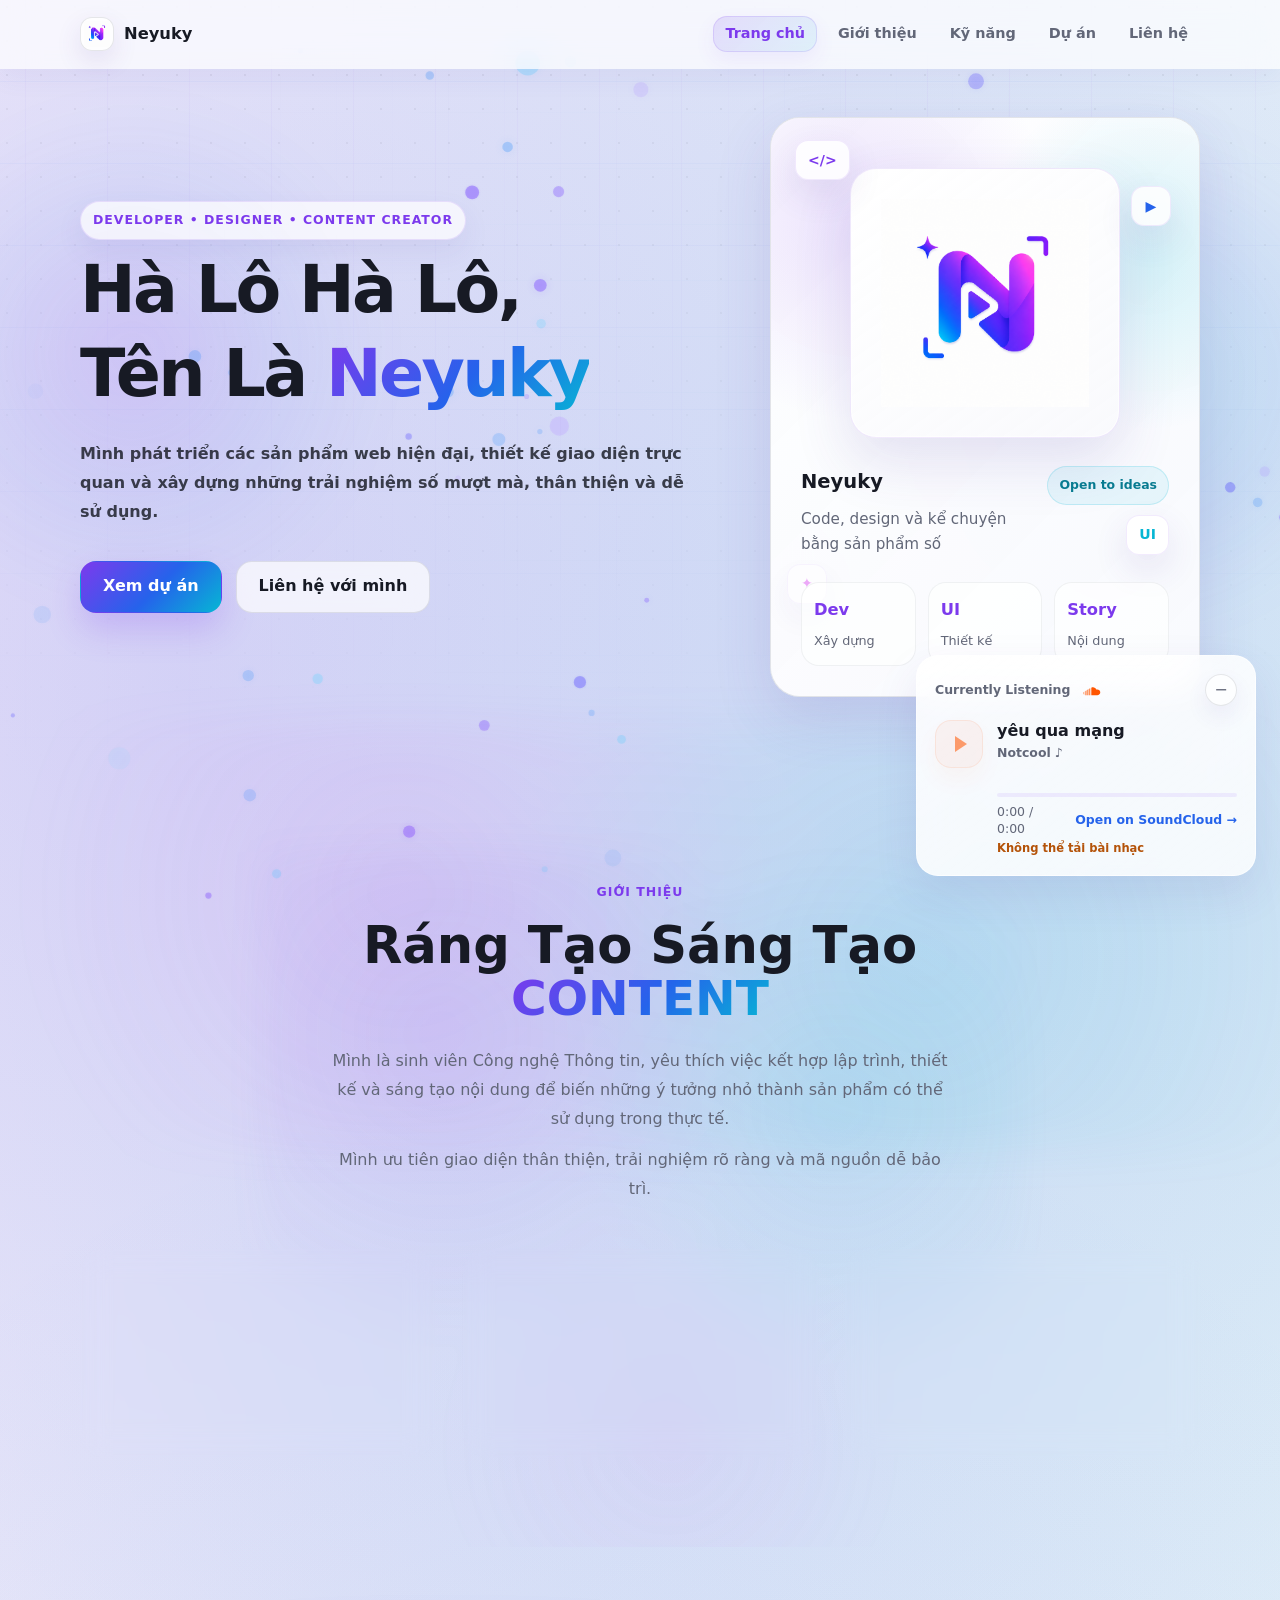
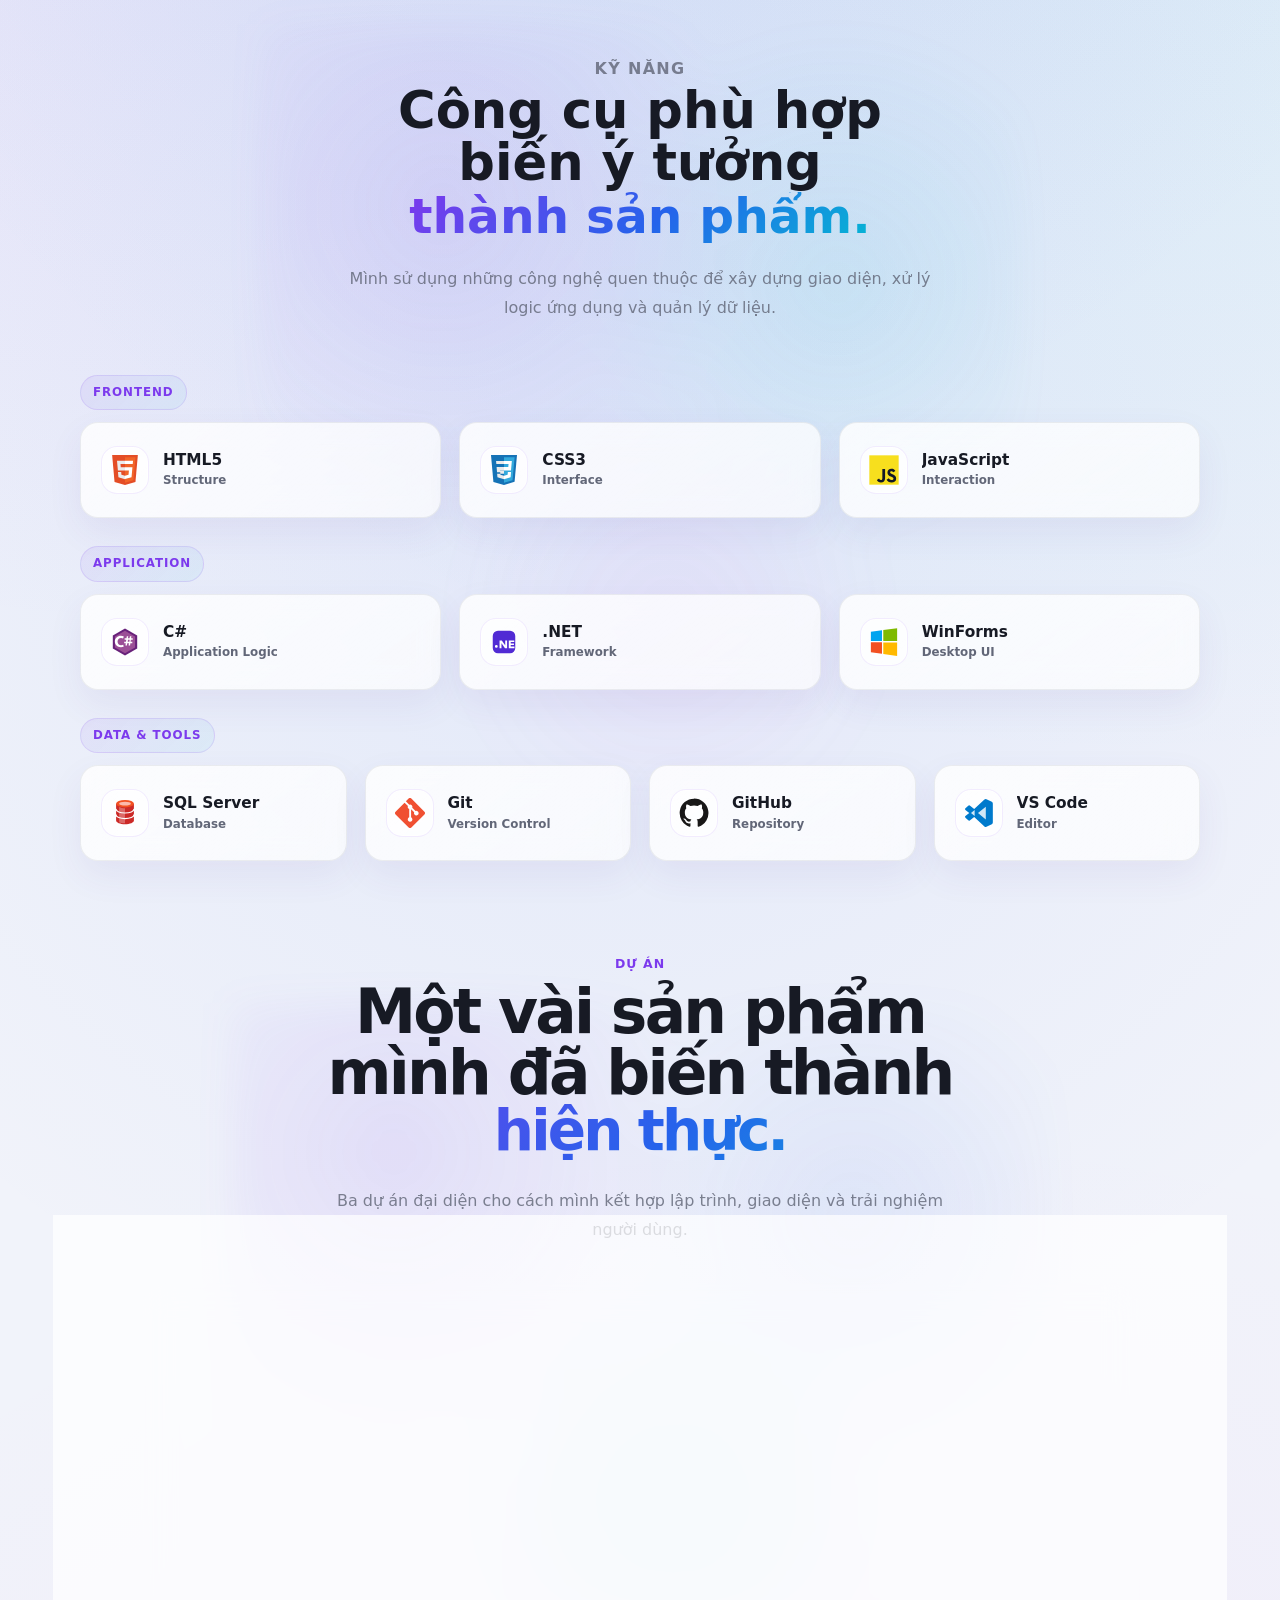
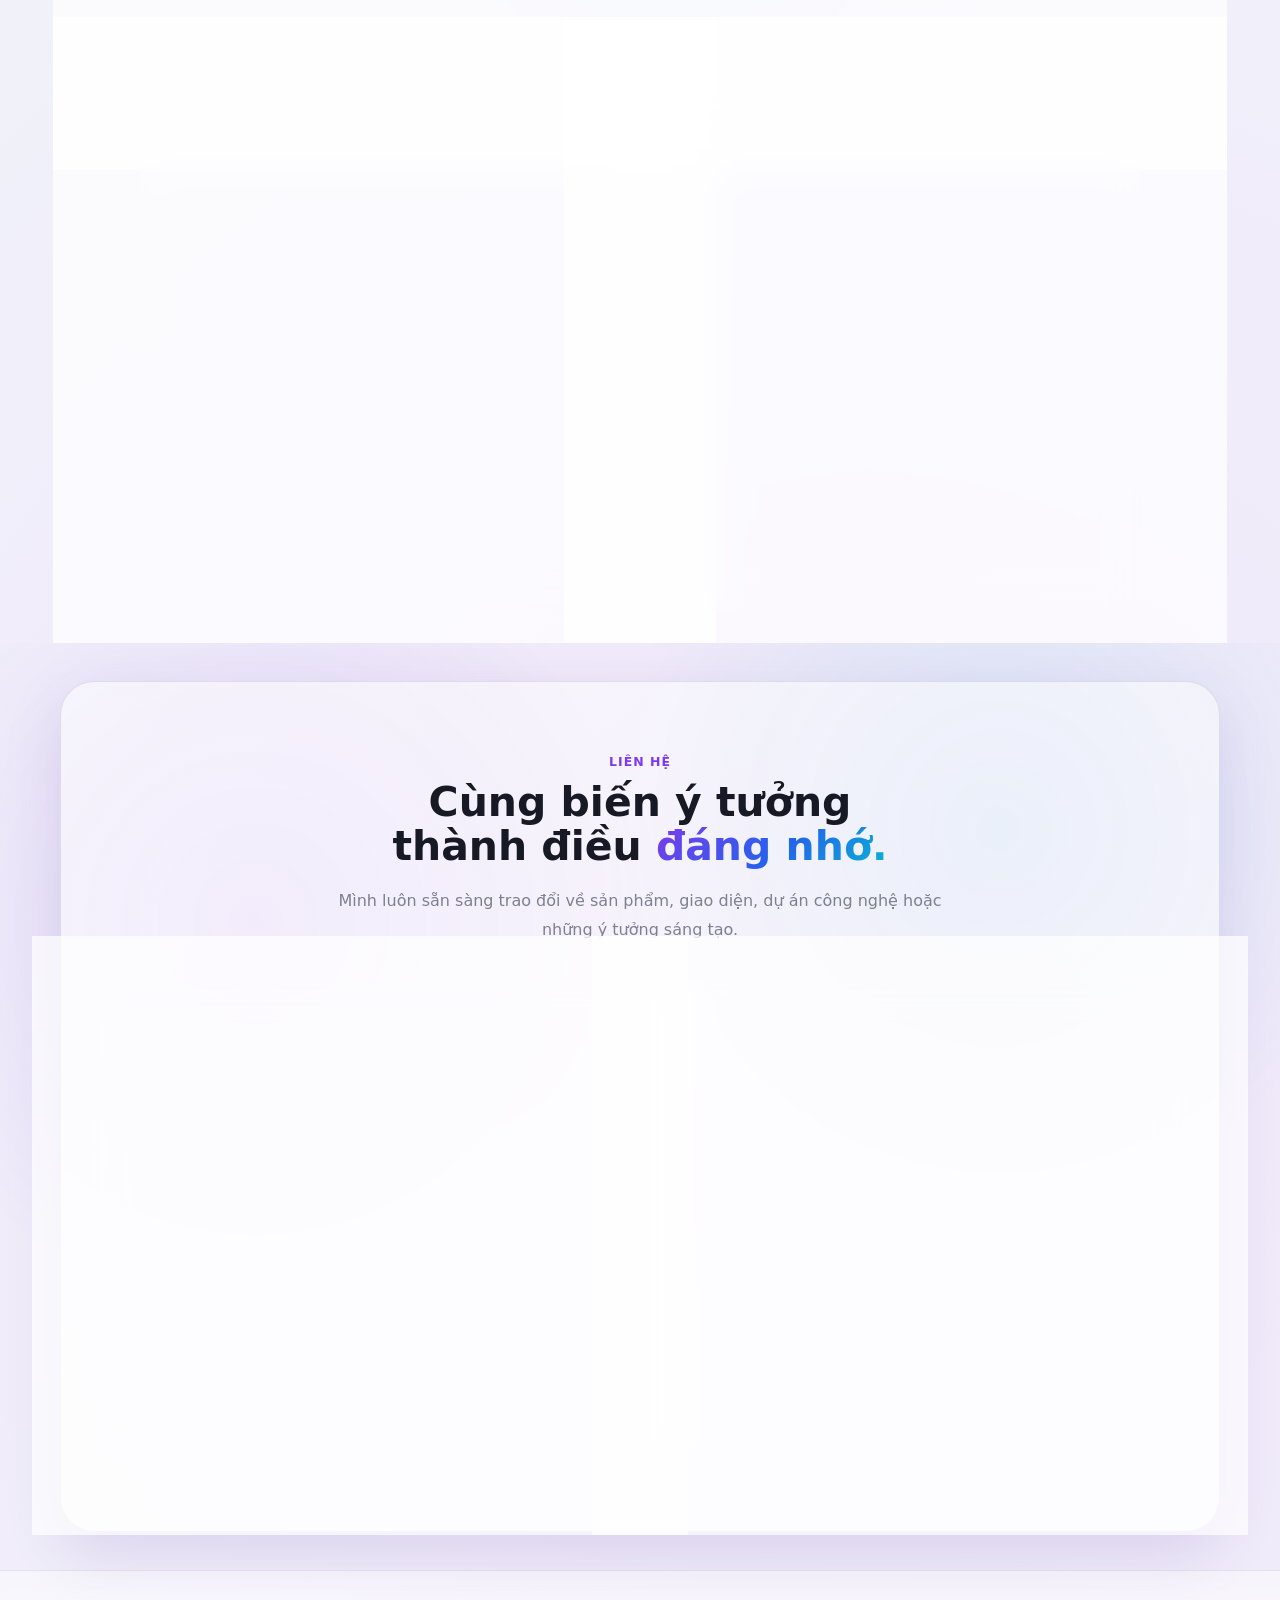
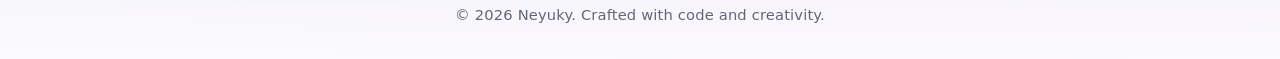
==== commit c8f5cf66: "Redesign contact section and improve particle background" ====
--- a/index.html
+++ b/index.html
@@ -10,6 +10,63 @@
 </head>
 <body>
     <canvas id="ambient-particles" aria-hidden="true"></canvas>
+
+    <div class="music-card is-collapsed" id="music-card" aria-label="Mini player SoundCloud">
+        <button class="music-compact-button" id="music-expand-toggle" type="button" aria-label="Mở trình phát nhạc" aria-expanded="false" aria-controls="music-player-panel">
+            <span class="music-play-icon" aria-hidden="true"></span>
+            <span class="music-pause-icon" aria-hidden="true"></span>
+            <span class="music-compact-note" aria-hidden="true">♪</span>
+        </button>
+        <div class="music-player-panel" id="music-player-panel">
+            <div class="music-card-header">
+                <div class="music-card-topline">
+                    <span class="music-card-label">Currently Listening</span>
+                    <span class="music-soundcloud-icon" aria-hidden="true">
+                        <svg viewBox="0 0 24 24" focusable="false">
+                            <path d="M9.5 8.8c.55-.3 1.2-.48 1.9-.48 1.73 0 3.2 1.08 3.78 2.6.35-.12.73-.18 1.12-.18 1.9 0 3.45 1.5 3.45 3.35s-1.55 3.35-3.45 3.35H9.5zm-1.25 8.64h-1V9.9c.3-.22.64-.4 1-.54zm-2.15 0H5.05v-6.1c.32-.4.68-.74 1.05-1.02zm-2.2 0H2.85v-4.7c.26-.42.62-.76 1.05-1zm-2.12-.18A2.7 2.7 0 0 1 .6 14.98c0-.72.28-1.38.74-1.88v4.1c.14.03.28.05.44.06z"/>
+                        </svg>
+                    </span>
+                </div>
+                <button class="music-collapse-button" id="music-collapse-toggle" type="button" aria-label="Thu gọn trình phát nhạc" aria-expanded="true" aria-controls="music-player-panel">
+                    <span aria-hidden="true">−</span>
+                </button>
+            </div>
+            <div class="music-player-main">
+                <button class="music-play-button" id="music-toggle" type="button" aria-label="Phát nhạc" aria-pressed="false" disabled>
+                    <span class="music-play-icon" aria-hidden="true"></span>
+                    <span class="music-pause-icon" aria-hidden="true"></span>
+                </button>
+                <div class="music-card-body">
+                    <strong>yêu qua mạng</strong>
+                    <span class="music-card-artist">Notcool ♪</span>
+                    <div class="music-equalizer" aria-hidden="true">
+                        <span></span>
+                        <span></span>
+                        <span></span>
+                    </div>
+                    <button class="music-progress" id="music-progress" type="button" aria-label="Tua bài nhạc" disabled>
+                        <span class="music-progress-fill" id="music-progress-fill"></span>
+                    </button>
+                    <div class="music-card-footer">
+                        <span class="music-time"><span id="music-current-time">0:00</span> / <span id="music-duration">0:00</span></span>
+                        <a class="music-card-link" href="https://soundcloud.com/huy-lieu-241556769/yeu-qua-mang-met-her-on-the-internet" target="_blank" rel="noopener noreferrer">Open on SoundCloud <span aria-hidden="true">→</span></a>
+                    </div>
+                    <span class="music-status" id="music-status">Đang tải bài nhạc...</span>
+                </div>
+            </div>
+        </div>
+        <iframe
+            class="soundcloud-frame"
+            id="soundcloud-player"
+            title="SoundCloud player"
+            width="1"
+            height="1"
+            scrolling="no"
+            frameborder="no"
+            allow="autoplay"
+            src="https://w.soundcloud.com/player/?url=https%3A//api.soundcloud.com/tracks/soundcloud%253Atracks%253A1892961213&color=%236C56FF&auto_play=false&hide_related=true&show_comments=false&show_user=false&show_reposts=false&show_teaser=false&visual=false">
+        </iframe>
+    </div>
 
     <header class="site-header" id="site-header">
         <nav class="navbar" aria-label="Điều hướng chính">
@@ -53,62 +110,6 @@
                         <a href="#projects" class="btn btn-primary">Xem dự án</a>
                         <a href="#contact" class="btn btn-ghost">Liên hệ với mình</a>
                     </div>
-                    <div class="music-card is-collapsed" id="music-card" aria-label="Mini player SoundCloud">
-                        <button class="music-compact-button" id="music-expand-toggle" type="button" aria-label="Mở trình phát nhạc" aria-expanded="false" aria-controls="music-player-panel">
-                            <span class="music-play-icon" aria-hidden="true"></span>
-                            <span class="music-pause-icon" aria-hidden="true"></span>
-                            <span class="music-compact-note" aria-hidden="true">♪</span>
-                        </button>
-                        <div class="music-player-panel" id="music-player-panel">
-                            <div class="music-card-header">
-                                <div class="music-card-topline">
-                                    <span class="music-card-label">Currently Listening</span>
-                                    <span class="music-soundcloud-icon" aria-hidden="true">
-                                        <svg viewBox="0 0 24 24" focusable="false">
-                                            <path d="M9.5 8.8c.55-.3 1.2-.48 1.9-.48 1.73 0 3.2 1.08 3.78 2.6.35-.12.73-.18 1.12-.18 1.9 0 3.45 1.5 3.45 3.35s-1.55 3.35-3.45 3.35H9.5zm-1.25 8.64h-1V9.9c.3-.22.64-.4 1-.54zm-2.15 0H5.05v-6.1c.32-.4.68-.74 1.05-1.02zm-2.2 0H2.85v-4.7c.26-.42.62-.76 1.05-1zm-2.12-.18A2.7 2.7 0 0 1 .6 14.98c0-.72.28-1.38.74-1.88v4.1c.14.03.28.05.44.06z"/>
-                                        </svg>
-                                    </span>
-                                </div>
-                                <button class="music-collapse-button" id="music-collapse-toggle" type="button" aria-label="Thu gọn trình phát nhạc" aria-expanded="true" aria-controls="music-player-panel">
-                                    <span aria-hidden="true">−</span>
-                                </button>
-                            </div>
-                            <div class="music-player-main">
-                                <button class="music-play-button" id="music-toggle" type="button" aria-label="Phát nhạc" aria-pressed="false" disabled>
-                                    <span class="music-play-icon" aria-hidden="true"></span>
-                                    <span class="music-pause-icon" aria-hidden="true"></span>
-                                </button>
-                                <div class="music-card-body">
-                                    <strong>yêu qua mạng</strong>
-                                    <span class="music-card-artist">Notcool ♪</span>
-                                    <div class="music-equalizer" aria-hidden="true">
-                                        <span></span>
-                                        <span></span>
-                                        <span></span>
-                                    </div>
-                                    <button class="music-progress" id="music-progress" type="button" aria-label="Tua bài nhạc" disabled>
-                                        <span class="music-progress-fill" id="music-progress-fill"></span>
-                                    </button>
-                                    <div class="music-card-footer">
-                                        <span class="music-time"><span id="music-current-time">0:00</span> / <span id="music-duration">0:00</span></span>
-                                        <a class="music-card-link" href="https://soundcloud.com/huy-lieu-241556769/yeu-qua-mang-met-her-on-the-internet" target="_blank" rel="noopener noreferrer">Open on SoundCloud <span aria-hidden="true">→</span></a>
-                                    </div>
-                                    <span class="music-status" id="music-status">Đang tải bài nhạc...</span>
-                                </div>
-                            </div>
-                        </div>
-                        <iframe
-                            class="soundcloud-frame"
-                            id="soundcloud-player"
-                            title="SoundCloud player"
-                            width="1"
-                            height="1"
-                            scrolling="no"
-                            frameborder="no"
-                            allow="autoplay"
-                            src="https://w.soundcloud.com/player/?url=https%3A//api.soundcloud.com/tracks/soundcloud%253Atracks%253A1892961213&color=%236C56FF&auto_play=false&hide_related=true&show_comments=false&show_user=false&show_reposts=false&show_teaser=false&visual=false">
-                        </iframe>
-                    </div>
                 </div>
 
                 <aside class="profile-card reveal" aria-label="Hình ảnh thương hiệu Neyuky">
@@ -393,30 +394,146 @@
 
         <section class="section contact" id="contact">
             <div class="section-inner contact-grid">
-                <div class="contact-copy reveal">
-                    <p class="eyebrow">Liên hệ</p>
-                    <h2>Cùng tạo ra điều gì đó thú vị</h2>
+                <div class="contact-copy contact-intro reveal">
+                    <p class="eyebrow">LIÊN HỆ</p>
+                    <h2>
+                        <span>Cùng biến ý tưởng</span>
+                        <span>thành điều <span class="gradient-text">đáng nhớ.</span></span>
+                    </h2>
                     <p>
-                        Mình luôn sẵn sàng kết nối, trao đổi ý tưởng và tham gia những dự án sáng tạo về công nghệ, giao diện hoặc nội dung số.
+                        Mình luôn sẵn sàng trao đổi về sản phẩm, giao diện, dự án công nghệ hoặc những ý tưởng sáng tạo.
                     </p>
-
-                    <div class="social-links" aria-label="Liên kết mạng xã hội">
-                        <a href="https://github.com/neyuky" target="_blank" rel="noreferrer">GitHub</a>
-                        <a href="https://www.facebook.com/to.huynh.vy.nguyen/" target="_blank" rel="noreferrer">Facebook</a>
-                        <a href="https://www.tiktok.com/@eyyakanguyen" target="_blank" rel="noreferrer">TikTok</a>
-                    </div>
-                </div>
-
-                <aside class="contact-card reveal" aria-label="Tóm tắt liên hệ">
-                    <p class="contact-card-label">Liên hệ</p>
-                    <div class="contact-card-row">
-                        <strong>Neyuky</strong>
-                        <span>Developer • Designer • Creator</span>
-                    </div>
-                    <p class="contact-card-text">
-                        Kết nối để trao đổi ý tưởng, góp ý sản phẩm hoặc cùng xây dựng một trải nghiệm số thân thiện hơn.
-                    </p>
-                </aside>
+                </div>
+
+                <div class="contact-panels">
+                    <article class="contact-panel contact-social-panel reveal" aria-labelledby="contact-social-title">
+                        <p class="contact-panel-label">Kênh cá nhân</p>
+                        <h3 id="contact-social-title">MẠNG XÃ HỘI</h3>
+                        <p class="contact-panel-text">
+                            Theo dõi mình hoặc kết nối qua những nền tảng mình thường sử dụng.
+                        </p>
+
+                        <div class="contact-social-grid" aria-label="Liên kết mạng xã hội">
+                            <a class="contact-social-item" href="https://github.com/neyuky" target="_blank" rel="noopener noreferrer">
+                                <span class="contact-social-icon contact-social-icon-github" aria-hidden="true">
+                                    <svg viewBox="0 0 24 24" focusable="false">
+                                        <use href="#logo-github"></use>
+                                    </svg>
+                                </span>
+                                <span>
+                                    <strong>GitHub</strong>
+                                    <small>Code &amp; Projects</small>
+                                </span>
+                                <span class="contact-item-arrow" aria-hidden="true">→</span>
+                            </a>
+
+                            <a class="contact-social-item" href="https://www.facebook.com/to.huynh.vy.nguyen/" target="_blank" rel="noopener noreferrer">
+                                <span class="contact-social-icon contact-social-icon-facebook" aria-hidden="true">
+                                    <svg viewBox="0 0 24 24" focusable="false">
+                                        <path d="M22 12.06C22 6.49 17.52 2 12 2S2 6.49 2 12.06C2 17.08 5.66 21.25 10.44 22v-7.03H7.9v-2.91h2.54V9.84c0-2.52 1.5-3.91 3.78-3.91 1.1 0 2.24.2 2.24.2v2.48H15.2c-1.24 0-1.63.78-1.63 1.57v1.88h2.78l-.44 2.91h-2.34V22C18.34 21.25 22 17.08 22 12.06z"/>
+                                    </svg>
+                                </span>
+                                <span>
+                                    <strong>Facebook</strong>
+                                    <small>Kết nối cá nhân</small>
+                                </span>
+                                <span class="contact-item-arrow" aria-hidden="true">→</span>
+                            </a>
+
+                            <a class="contact-social-item" href="https://www.youtube.com/@nguyentohuynhvy" target="_blank" rel="noopener noreferrer">
+                                <span class="contact-social-icon contact-social-icon-youtube" aria-hidden="true">
+                                    <svg viewBox="0 0 576 512" focusable="false">
+                                        <path d="M549.7 124.1c-6.3-23.7-24.8-42.3-48.3-48.6C458.8 64 288 64 288 64S117.2 64 74.6 75.5c-23.5 6.3-42 24.9-48.3 48.6C14.8 167.8 14.8 256 14.8 256s0 88.2 11.5 131.9c6.3 23.7 24.8 41.5 48.3 47.8C117.2 448 288 448 288 448s170.8 0 213.4-12.3c23.5-6.3 42-24.2 48.3-47.8C561.2 344.2 561.2 256 561.2 256s0-88.2-11.5-131.9zM232 336V176l142 80-142 80z"/>
+                                    </svg>
+                                </span>
+                                <span>
+                                    <strong>YouTube</strong>
+                                    <small>Video &amp; Content</small>
+                                </span>
+                                <span class="contact-item-arrow" aria-hidden="true">→</span>
+                            </a>
+
+                            <a class="contact-social-item" href="https://www.tiktok.com/@eyyakanguyen" target="_blank" rel="noopener noreferrer">
+                                <span class="contact-social-icon contact-social-icon-tiktok" aria-hidden="true">
+                                    <svg viewBox="0 0 24 24" focusable="false">
+                                        <path d="M16.58 2c.33 2.12 1.52 3.78 3.42 4.65v3.05a8.1 8.1 0 0 1-3.35-.82v6.25c0 3.86-2.57 6.87-6.48 6.87A6.16 6.16 0 0 1 4 15.84c0-3.49 2.72-6.12 6.17-6.12.45 0 .88.05 1.3.15v3.21a3.36 3.36 0 0 0-1.34-.28 3.02 3.02 0 1 0 3.08 3.01V2z"/>
+                                    </svg>
+                                </span>
+                                <span>
+                                    <strong>TikTok</strong>
+                                    <small>Video ngắn</small>
+                                </span>
+                                <span class="contact-item-arrow" aria-hidden="true">→</span>
+                            </a>
+
+                            <a class="contact-social-item" href="https://www.instagram.com/eyyconcho/" target="_blank" rel="noopener noreferrer">
+                                <span class="contact-social-icon contact-social-icon-instagram" aria-hidden="true">
+                                    <svg viewBox="0 0 448 512" focusable="false">
+                                        <path d="M224.1 141c-63.6 0-114.9 51.3-114.9 114.9s51.3 114.9 114.9 114.9S339 319.5 339 255.9 287.7 141 224.1 141zm0 189.6c-41.1 0-74.7-33.5-74.7-74.7s33.5-74.7 74.7-74.7 74.7 33.5 74.7 74.7-33.6 74.7-74.7 74.7zm146.4-194.3c0 14.9-12 26.8-26.8 26.8-14.9 0-26.8-12-26.8-26.8s12-26.8 26.8-26.8 26.8 12 26.8 26.8zm76.1 27.2c-1.7-35.9-9.9-67.7-36.2-93.9-26.2-26.2-58-34.4-93.9-36.2-37-2.1-147.9-2.1-184.9 0-35.8 1.7-67.6 9.9-93.9 36.1S3.3 127.5 1.5 163.4c-2.1 37-2.1 147.9 0 184.9 1.7 35.9 9.9 67.7 36.2 93.9s58 34.4 93.9 36.2c37 2.1 147.9 2.1 184.9 0 35.9-1.7 67.7-9.9 93.9-36.2 26.2-26.2 34.4-58 36.2-93.9 2.1-37 2.1-147.8 0-184.8zM398.8 388c-7.8 19.6-22.9 34.7-42.6 42.6-29.5 11.7-99.5 9-132.1 9s-102.7 2.6-132.1-9c-19.6-7.8-34.7-22.9-42.6-42.6-11.7-29.5-9-99.5-9-132.1s-2.6-102.7 9-132.1c7.8-19.6 22.9-34.7 42.6-42.6 29.5-11.7 99.5-9 132.1-9s102.7-2.6 132.1 9c19.6 7.8 34.7 22.9 42.6 42.6 11.7 29.5 9 99.5 9 132.1s2.7 102.7-9 132.1z"/>
+                                    </svg>
+                                </span>
+                                <span>
+                                    <strong>Instagram</strong>
+                                    <small>Hình ảnh &amp; Cuộc sống</small>
+                                </span>
+                                <span class="contact-item-arrow" aria-hidden="true">→</span>
+                            </a>
+
+                            <a class="contact-social-item" href="https://soundcloud.com/t-hu-nh-v-nguy-n" target="_blank" rel="noopener noreferrer">
+                                <span class="contact-social-icon contact-social-icon-soundcloud" aria-hidden="true">
+                                    <svg viewBox="0 0 24 24" focusable="false">
+                                        <path d="M9.5 8.8c.55-.3 1.2-.48 1.9-.48 1.73 0 3.2 1.08 3.78 2.6.35-.12.73-.18 1.12-.18 1.9 0 3.45 1.5 3.45 3.35s-1.55 3.35-3.45 3.35H9.5zm-1.25 8.64h-1V9.9c.3-.22.64-.4 1-.54zm-2.15 0H5.05v-6.1c.32-.4.68-.74 1.05-1.02zm-2.2 0H2.85v-4.7c.26-.42.62-.76 1.05-1zm-2.12-.18A2.7 2.7 0 0 1 .6 14.98c0-.72.28-1.38.74-1.88v4.1c.14.03.28.05.44.06z"/>
+                                    </svg>
+                                </span>
+                                <span>
+                                    <strong>SoundCloud</strong>
+                                    <small>Âm nhạc</small>
+                                </span>
+                                <span class="contact-item-arrow" aria-hidden="true">→</span>
+                            </a>
+                        </div>
+                    </article>
+
+                    <article class="contact-panel contact-work-panel reveal" aria-labelledby="contact-work-title">
+                        <p class="contact-panel-label">Cộng tác</p>
+                        <h3 id="contact-work-title">LIÊN HỆ CÔNG VIỆC</h3>
+                        <p class="contact-panel-text">
+                            Liên hệ để trao đổi về dự án, góp ý sản phẩm, hợp tác thiết kế hoặc phát triển ứng dụng.
+                        </p>
+
+                        <dl class="contact-info-list work-info-grid">
+                            <div>
+                                <dt>Tên</dt>
+                                <dd>Neyuky</dd>
+                            </div>
+                            <div>
+                                <dt>Vai trò</dt>
+                                <dd>Developer • Designer • Creator</dd>
+                            </div>
+                            <div>
+                                <dt>Email</dt>
+                                <dd><a href="mailto:nguyentohuynhvy@gmail.com">nguyentohuynhvy@gmail.com</a></dd>
+                            </div>
+                            <div>
+                                <dt>GitHub</dt>
+                                <dd>github.com/neyuky</dd>
+                            </div>
+                            <div class="work-info-status">
+                                <dt>Trạng thái</dt>
+                                <dd><span class="contact-status-dot" aria-hidden="true"></span>Open to ideas</dd>
+                            </div>
+                        </dl>
+
+                        <div class="contact-actions" aria-label="Hành động liên hệ">
+                            <a class="contact-action contact-action-primary" href="https://www.facebook.com/to.huynh.vy.nguyen/" target="_blank" rel="noopener noreferrer">
+                                Nhắn tin ngay <span aria-hidden="true">→</span>
+                            </a>
+                            <a class="contact-action contact-action-secondary" href="https://github.com/neyuky" target="_blank" rel="noopener noreferrer">
+                                Xem GitHub <span aria-hidden="true">→</span>
+                            </a>
+                        </div>
+                    </article>
+                </div>
             </div>
         </section>
     </main>
--- a/style.css
+++ b/style.css
@@ -83,7 +83,7 @@
     height: 100vh;
     overflow: hidden;
     pointer-events: none;
-    opacity: 0.96;
+    opacity: 1;
 }
 
 a {
@@ -240,7 +240,7 @@
 
 .section {
     position: relative;
-    padding: 110px 0;
+    padding: 90px 0;
 }
 
 .section-inner {
@@ -1078,7 +1078,13 @@
 .about-story,
 .skills-ecosystem {
     position: relative;
+    min-height: auto;
+    height: auto;
     overflow: hidden;
+}
+
+.section.skills-ecosystem {
+    padding-bottom: 48px;
 }
 
 .about-story::before,
@@ -1234,37 +1240,41 @@
 }
 
 .skills-ecosystem-grid {
-    display: grid;
-    grid-template-columns: repeat(3, minmax(0, 1fr));
-    gap: 24px;
-    margin-top: 64px;
+    max-width: 1120px;
+    display: grid;
+    grid-template-columns: 1fr;
+    gap: 28px;
+    justify-items: stretch;
+    margin: 52px auto 0;
 }
 
 .skill-group {
+    width: 100%;
     min-width: 0;
-    padding: 26px;
-    border: 1px solid rgba(31, 41, 55, 0.075);
-    border-radius: 28px;
-    background:
-        linear-gradient(180deg, rgba(255, 255, 255, 0.58), rgba(255, 255, 255, 0.34)),
-        rgba(255, 255, 255, 0.38);
-    box-shadow: 0 18px 52px rgba(80, 60, 160, 0.075);
-    backdrop-filter: blur(16px);
+    max-width: none;
+    padding: 0;
+    border: 0;
+    border-radius: 0;
+    background: transparent;
+    box-shadow: none;
+    backdrop-filter: none;
 }
 
 .skill-group-header {
-    min-height: 142px;
-    display: grid;
-    align-content: start;
-    gap: 14px;
-    padding-bottom: 22px;
-    border-bottom: 1px solid rgba(31, 41, 55, 0.07);
+    min-height: auto;
+    display: block;
+    margin-bottom: 12px;
+    padding-bottom: 0;
+    border-bottom: 0;
 }
 
 .skill-group-kicker {
+    min-height: 34px;
+    display: inline-flex;
+    align-items: center;
     width: fit-content;
-    padding: 7px 11px;
-    border: 1px solid rgba(124, 58, 237, 0.12);
+    padding: 7px 12px;
+    border: 1px solid rgba(124, 58, 237, 0.13);
     border-radius: 999px;
     color: var(--accent-purple);
     background: linear-gradient(135deg, rgba(124, 58, 237, 0.08), rgba(6, 182, 212, 0.06));
@@ -1274,42 +1284,50 @@
 }
 
 .skill-group-header p {
-    max-width: 320px;
-    margin: 0;
-    color: var(--text-secondary);
-    line-height: 1.68;
+    display: none;
 }
 
 .skill-list {
     display: grid;
-    gap: 12px;
-    margin-top: 22px;
+    grid-template-columns: repeat(3, minmax(0, 1fr));
+    gap: 18px;
+    margin-top: 0;
+}
+
+.skill-group-tools .skill-list {
+    grid-template-columns: repeat(4, minmax(0, 1fr));
 }
 
 .skill-item {
     min-width: 0;
-    display: grid;
-    grid-template-columns: 46px minmax(0, 1fr);
+    height: 96px;
+    display: grid;
+    grid-template-columns: 48px minmax(0, 1fr);
     align-items: center;
-    gap: 12px;
-    padding: 12px;
-    border: 1px solid rgba(31, 41, 55, 0.065);
+    gap: 14px;
+    padding: 20px;
+    border: 1px solid rgba(31, 41, 55, 0.075);
     border-radius: 18px;
-    background: rgba(255, 255, 255, 0.48);
-    box-shadow: 0 10px 28px rgba(80, 60, 160, 0.045);
+    background:
+        linear-gradient(145deg, rgba(255, 255, 255, 0.68), rgba(255, 255, 255, 0.42)),
+        rgba(255, 255, 255, 0.46);
+    box-shadow: 0 14px 36px rgba(80, 60, 160, 0.07);
+    backdrop-filter: blur(14px);
     transition: transform 0.28s ease, border-color 0.28s ease, box-shadow 0.28s ease, background 0.28s ease;
 }
 
 .skill-item:hover {
-    transform: translateY(-4px);
-    border-color: rgba(124, 58, 237, 0.18);
-    background: rgba(255, 255, 255, 0.68);
-    box-shadow: 0 18px 44px rgba(80, 60, 160, 0.10);
+    transform: translateY(-6px);
+    border-color: rgba(124, 58, 237, 0.20);
+    background:
+        linear-gradient(145deg, rgba(255, 255, 255, 0.78), rgba(255, 255, 255, 0.52)),
+        rgba(255, 255, 255, 0.58);
+    box-shadow: 0 22px 52px rgba(80, 60, 160, 0.13);
 }
 
 .skill-logo-wrap {
-    width: 46px;
-    height: 46px;
+    width: 48px;
+    height: 48px;
     display: grid;
     place-items: center;
     border: 1px solid rgba(124, 58, 237, 0.09);
@@ -1433,8 +1451,13 @@
     color: var(--accent-purple);
 }
 
-.projects-showcase {
+.section.projects-showcase {
+    --project-showcase-width: 1000px;
     position: relative;
+    min-height: auto;
+    height: auto;
+    padding-top: 48px;
+    padding-bottom: 32px;
     overflow: hidden;
 }
 
@@ -1464,35 +1487,54 @@
     text-align: center;
 }
 
-.projects-intro .eyebrow {
-    margin-left: auto;
-    margin-right: auto;
+.projects-intro > .eyebrow {
+    max-width: none;
+    margin: 0 auto 10px;
+    color: var(--accent-purple);
+    font-size: 0.78rem;
+    font-weight: 850;
+    line-height: 1.2;
+    letter-spacing: 0.08em;
+    opacity: 1;
 }
 
 .projects-title {
-    margin: 0;
+    max-width: 820px;
+    margin: 0 auto;
     padding-bottom: 0.08em;
     overflow: visible;
     color: var(--text-primary);
-    font-size: clamp(2.8rem, 4.5vw, 4.4rem);
+    font-size: clamp(3rem, 4.8vw, 4.8rem);
     font-weight: 820;
-    line-height: 1;
-    letter-spacing: 0;
-}
-
-.projects-intro > p {
-    max-width: 680px;
+    line-height: 0.98;
+    letter-spacing: -0.045em;
+    text-align: center;
+}
+
+.projects-title > span {
+    display: block;
+}
+
+.projects-title .gradient-text {
+    font-size: 0.92em;
+}
+
+.projects-intro > p:not(.eyebrow) {
+    max-width: 620px;
     margin: 22px auto 0;
     color: var(--text-secondary);
-    font-size: clamp(1rem, 1.35vw, 1.12rem);
-    line-height: 1.82;
+    font-size: 1rem;
+    line-height: 1.8;
+    opacity: 0.82;
 }
 
 .projects-showcase-grid {
+    width: min(100%, var(--project-showcase-width));
+    max-width: none;
     display: grid;
     grid-template-columns: repeat(2, minmax(0, 1fr));
-    gap: 24px;
-    margin-top: 64px;
+    gap: 22px;
+    margin: 38px auto 0;
 }
 
 .projects-showcase .project-card {
@@ -1516,18 +1558,32 @@
 }
 
 .project-card-featured {
+    width: 100%;
+    max-width: none;
     grid-column: 1 / -1;
-    display: grid;
-    grid-template-columns: minmax(0, 1.12fr) minmax(320px, 0.88fr);
-    gap: 28px;
+    justify-self: stretch;
+    display: grid;
+    grid-template-columns: minmax(0, 1.02fr) minmax(300px, 0.98fr);
+    gap: 22px;
     align-items: center;
-    padding: 24px;
+    padding: 28px 32px;
+    border-radius: 26px;
+}
+
+.projects-showcase .project-card:not(.project-card-featured) {
+    width: 100%;
+    max-width: none;
+    justify-self: stretch;
+    display: flex;
+    flex-direction: column;
+    height: 100%;
+    border-radius: 24px;
 }
 
 .project-media {
     overflow: hidden;
     border: 1px solid rgba(124, 58, 237, 0.09);
-    border-radius: 24px;
+    border-radius: 22px;
     background:
         linear-gradient(145deg, rgba(255, 255, 255, 0.88), rgba(238, 242, 255, 0.74)),
         #EEF2FF;
@@ -1535,11 +1591,11 @@
 }
 
 .project-card-featured .project-media {
-    min-height: 360px;
+    min-height: 320px;
 }
 
 .projects-showcase .project-card:not(.project-card-featured) .project-media {
-    margin: 18px 18px 0;
+    margin: 16px 16px 0;
 }
 
 .project-media img,
@@ -1556,7 +1612,12 @@
 }
 
 .project-card-featured .project-media img {
-    min-height: 360px;
+    min-height: 320px;
+}
+
+.projects-showcase .project-card:not(.project-card-featured) .project-media img {
+    height: 210px;
+    aspect-ratio: auto;
 }
 
 .projects-showcase .project-card:hover img {
@@ -1568,23 +1629,37 @@
     position: relative;
     z-index: 1;
     display: grid;
-    gap: 16px;
-    padding: 28px;
+    gap: 13px;
+    padding: 22px;
 }
 
 .project-card-featured .project-body {
-    padding: 30px 28px 30px 4px;
+    padding: 18px 0 18px 0;
+}
+
+.projects-showcase .project-card:not(.project-card-featured) .project-body {
+    display: flex;
+    flex: 1;
+    flex-direction: column;
+}
+
+.projects-showcase .project-card:not(.project-card-featured) .project-body p {
+    min-height: 76px;
+}
+
+.projects-showcase .project-card:not(.project-card-featured) .project-link {
+    margin-top: auto;
 }
 
 .project-badge {
     width: fit-content;
-    padding: 7px 11px;
+    padding: 5px 9px;
     border: 1px solid rgba(124, 58, 237, 0.13);
     border-radius: 999px;
     color: var(--accent-purple);
     background: linear-gradient(135deg, rgba(124, 58, 237, 0.09), rgba(6, 182, 212, 0.07));
     box-shadow: 0 8px 20px rgba(80, 60, 160, 0.06);
-    font-size: 0.72rem;
+    font-size: 0.64rem;
     font-weight: 900;
     letter-spacing: 0.08em;
 }
@@ -1592,36 +1667,40 @@
 .projects-showcase .project-card h3 {
     margin: 0;
     color: var(--text-primary);
-    font-size: clamp(1.32rem, 2vw, 2rem);
+    font-size: clamp(1.2rem, 1.55vw, 1.75rem);
     font-weight: 920;
     line-height: 1.18;
 }
 
 .projects-showcase .project-card-featured h3 {
-    font-size: clamp(2rem, 4vw, 3.35rem);
+    font-size: clamp(1.9rem, 2.45vw, 2.75rem);
 }
 
 .projects-showcase .project-card p {
     max-width: 620px;
     margin: 0;
     color: var(--text-secondary);
-    font-size: 0.98rem;
-    line-height: 1.72;
+    font-size: 0.9375rem;
+    line-height: 1.7;
 }
 
 .projects-showcase .project-card-featured p {
-    font-size: 1.04rem;
+    max-width: 460px;
+    font-size: 1rem;
 }
 
 .projects-showcase .tech-stack {
+    gap: 7px;
     margin: 2px 0 4px;
 }
 
 .projects-showcase .tech-stack span {
+    padding: 4px 8px;
     border-color: rgba(37, 99, 235, 0.12);
+    border-radius: 999px;
     color: var(--accent-blue);
     background: linear-gradient(135deg, rgba(124, 58, 237, 0.075), rgba(6, 182, 212, 0.060));
-    font-size: 0.76rem;
+    font-size: 0.66rem;
 }
 
 .project-actions {
@@ -1633,7 +1712,7 @@
 
 .projects-showcase .project-link {
     width: fit-content;
-    min-height: 42px;
+    min-height: 38px;
     display: inline-flex;
     align-items: center;
     justify-content: center;
@@ -1641,13 +1720,15 @@
     padding: 0;
     border-radius: 999px;
     text-decoration: none;
+    font-size: 0.9rem;
     transition: transform 0.28s ease, border-color 0.28s ease, box-shadow 0.28s ease, color 0.28s ease, background 0.28s ease;
 }
 
 .project-actions .project-link {
-    min-height: 46px;
-    padding: 0 18px;
+    min-height: 44px;
+    padding: 0 22px;
     border: 1px solid transparent;
+    border-radius: 16px;
 }
 
 .projects-showcase .project-link-primary {
@@ -1658,7 +1739,7 @@
 
 .projects-showcase .project-link-ghost {
     color: var(--text-primary);
-    border-color: rgba(124, 58, 237, 0.14) !important;
+    border-color: rgba(124, 58, 237, 0.14);
     background: rgba(255, 255, 255, 0.70);
     box-shadow: 0 10px 24px rgba(80, 60, 160, 0.07);
 }
@@ -1675,7 +1756,7 @@
 }
 
 .projects-showcase .project-link-primary:hover {
-    color: #FFFFFF !important;
+    color: #FFFFFF;
     box-shadow: 0 18px 40px rgba(124, 58, 237, 0.26);
 }
 
@@ -1977,10 +2058,6 @@
         justify-content: center;
     }
 
-    .section {
-        padding: 84px 0;
-    }
-
     .hero {
         min-height: auto;
         padding-top: 112px;
@@ -1998,11 +2075,7 @@
 
 @media (max-width: 640px) {
     #ambient-particles {
-        opacity: 0.76;
-    }
-
-    .section-inner {
-        width: min(1120px, calc(100% - 30px));
+        opacity: 0.88;
     }
 
     .hero::before {
@@ -2127,10 +2200,6 @@
         width: min(1120px, calc(100% - 24px));
     }
 
-    .section-inner {
-        width: min(1120px, calc(100% - 24px));
-    }
-
     .hero {
         padding-top: 104px;
     }
@@ -2157,7 +2226,7 @@
 
 @media (prefers-reduced-motion: reduce) {
     #ambient-particles {
-        opacity: 0.68;
+        opacity: 0.72;
     }
 
     *,
@@ -2175,7 +2244,7 @@
     position: fixed;
     right: 24px;
     bottom: 24px;
-    z-index: 950;
+    z-index: 9999;
     width: min(340px, calc(100vw - 48px));
     display: block;
     margin-top: 0;
@@ -2351,8 +2420,19 @@
         gap: 18px;
     }
 
-    .skills-ecosystem-grid {
+    .section.skills-ecosystem {
+        padding-bottom: 34px;
+    }
+
+    .skill-list,
+    .skill-group-tools .skill-list {
         grid-template-columns: repeat(2, minmax(0, 1fr));
+        gap: 18px;
+    }
+
+    .skill-item {
+        height: 94px;
+        padding: 18px;
     }
 }
 
@@ -2364,15 +2444,19 @@
         margin-right: auto;
     }
 
-    .skill-group {
-        padding: 22px;
-    }
 }
 
 @media (max-width: 640px) {
     .about-story,
     .skills-ecosystem {
         overflow: visible;
+    }
+
+}
+
+@media (max-width: 640px) {
+    .section.skills-ecosystem {
+        padding-bottom: 20px;
     }
 
     .story-title,
@@ -2388,23 +2472,28 @@
         line-height: 1.78;
     }
 
-    .about-points,
+    .about-points {
+        margin-top: 42px;
+    }
+
     .skills-ecosystem-grid {
+        gap: 24px;
         margin-top: 42px;
     }
 
-    .skills-ecosystem-grid {
+    .skill-group-header {
+        margin-bottom: 10px;
+    }
+
+    .skill-list,
+    .skill-group-tools .skill-list {
         grid-template-columns: 1fr;
-        gap: 18px;
-    }
-
-    .skill-group-header {
-        min-height: auto;
+        gap: 16px;
     }
 
     .skill-item {
-        grid-template-columns: 44px minmax(0, 1fr);
-        padding: 11px;
+        height: 92px;
+        padding: 18px;
     }
 
     .skill-logo-wrap {
@@ -2419,8 +2508,7 @@
         font-size: clamp(2rem, 10vw, 2.85rem);
     }
 
-    .about-point,
-    .skill-group {
+    .about-point {
         border-radius: 22px;
     }
 
@@ -2430,8 +2518,14 @@
 }
 
 @media (max-width: 1024px) {
+    .section.projects-showcase {
+        padding-top: 38px;
+        padding-bottom: 34px;
+    }
+
     .projects-title {
-        font-size: clamp(2.55rem, 5.4vw, 3.8rem);
+        max-width: 760px;
+        font-size: clamp(2.7rem, 5.8vw, 4.1rem);
     }
 
     .project-card-featured {
@@ -2460,7 +2554,7 @@
         line-height: 1.04;
     }
 
-    .projects-intro > p {
+    .projects-intro > p:not(.eyebrow) {
         margin-top: 22px;
         font-size: 0.98rem;
         line-height: 1.78;
@@ -2498,10 +2592,6 @@
 }
 
 @media (max-width: 430px) {
-    .projects-title {
-        font-size: clamp(2rem, 10vw, 2.8rem);
-    }
-
     .projects-showcase .project-card {
         border-radius: 24px;
     }
@@ -2524,14 +2614,6 @@
     --header-height: 68px;
 }
 
-.section-inner {
-    width: min(1120px, calc(100% - 40px));
-}
-
-.section {
-    padding: 90px 0;
-}
-
 .hero {
     min-height: 88vh;
     padding-top: 112px;
@@ -2548,7 +2630,6 @@
 
 .story-title,
 .skills-title,
-.projects-title,
 .section-heading h2 {
     max-width: 780px;
     font-size: clamp(2.6rem, 4vw, 4.2rem);
@@ -2557,15 +2638,13 @@
 }
 
 .story-title .gradient-text,
-.skills-title .gradient-text,
-.projects-title .gradient-text {
+.skills-title .gradient-text {
     font-size: 0.95em;
 }
 
 .hero-subtitle,
 .story-copy,
 .skills-intro > p,
-.projects-intro > p,
 .contact-copy p {
     max-width: 620px;
     font-size: 1rem;
@@ -2574,8 +2653,7 @@
 }
 
 .story-copy,
-.skills-intro > p,
-.projects-intro > p {
+.skills-intro > p {
     margin-top: 18px;
 }
 
@@ -2625,97 +2703,62 @@
     border-radius: 13px;
 }
 
-.skills-ecosystem-grid {
-    max-width: 1020px;
-    gap: 20px;
-    justify-items: center;
-    margin: 46px auto 0;
-}
-
 .about-points {
     margin-top: 46px;
 }
 
-.skill-group {
-    width: 100%;
-    max-width: 320px;
-    padding: 24px;
-    border-radius: 24px;
-}
-
-.skill-group-header {
-    min-height: 124px;
-    gap: 12px;
-    padding-bottom: 18px;
-}
-
-.skill-group-kicker {
-    padding: 6px 10px;
-    font-size: 0.68rem;
-}
-
-.skill-group-header p {
-    font-size: 0.94rem;
-    line-height: 1.62;
-}
-
-.skill-list {
-    gap: 10px;
-    margin-top: 18px;
-}
-
-.skill-item {
-    grid-template-columns: 44px minmax(0, 1fr);
-    gap: 10px;
-    min-height: 68px;
-    padding: 10px;
-    border-radius: 16px;
-}
-
-.skill-logo-wrap {
-    width: 44px;
-    height: 44px;
-    border-radius: 15px;
-}
-
-.skill-logo-wrap svg {
-    width: 28px;
-    height: 28px;
-}
-
-.skill-item strong {
-    font-size: 0.9rem;
-}
-
-.skill-item small {
-    font-size: 0.7rem;
-}
-
-.skills-ecosystem,
-.projects-showcase,
 .contact {
     min-height: auto;
     height: auto;
-}
-
-.skills-ecosystem {
-    padding-bottom: 40px;
-}
-
-.projects-showcase {
-    --project-showcase-width: 1000px;
-    padding-top: 40px;
-    padding-bottom: 32px;
-}
-
-.projects-showcase-grid {
-    width: min(100%, var(--project-showcase-width));
-    max-width: none;
-    gap: 22px;
-    margin: 38px auto 0;
-}
-
-.projects-intro > .eyebrow {
+    padding: 80px 24px;
+    overflow: visible;
+}
+
+.contact::before {
+    inset: 38px max(24px, calc((100% - 1160px) / 2)) 38px;
+}
+
+.contact .section-inner {
+    width: min(1160px, 100%);
+    min-height: auto;
+    height: auto;
+    margin: 0 auto;
+    padding: 32px;
+    overflow: visible;
+}
+
+.contact-grid {
+    display: grid;
+    grid-template-columns: 1fr;
+    gap: 36px;
+    align-items: stretch;
+    min-height: auto;
+    height: auto;
+    overflow: visible;
+}
+
+.contact-intro {
+    max-width: 700px;
+    margin: 0 auto;
+    text-align: center;
+}
+
+.contact-intro h2 {
+    max-width: 680px;
+    margin: 0 auto;
+    font-size: clamp(2.375rem, 3.2vw, 2.75rem);
+    line-height: 1.08;
+    padding-bottom: 0.08em;
+    overflow: visible;
+    word-break: normal;
+    white-space: normal;
+}
+
+.contact-intro h2 > span {
+    display: block;
+}
+
+.contact-intro .eyebrow {
     max-width: none;
     margin: 0 auto 10px;
     color: var(--accent-purple);
@@ -2726,231 +2769,313 @@
     opacity: 1;
 }
 
-.projects-intro > p:not(.eyebrow) {
-    margin: 18px auto 0;
-}
-
-.project-card-featured {
-    width: 100%;
-    max-width: none;
-    justify-self: stretch;
-    grid-template-columns: minmax(0, 1.02fr) minmax(300px, 0.98fr);
-    gap: 22px;
-    padding: 28px 32px;
-    border-radius: 26px;
-}
-
-.projects-showcase .project-card:not(.project-card-featured) {
-    width: 100%;
-    max-width: none;
-    justify-self: stretch;
-    display: flex;
-    flex-direction: column;
-    height: 100%;
-    border-radius: 24px;
-}
-
-.project-card-featured .project-media {
-    min-height: 320px;
-}
-
-.project-card-featured .project-media img {
-    min-height: 320px;
-}
-
-.projects-showcase .project-card:not(.project-card-featured) .project-media {
-    margin: 16px 16px 0;
-}
-
-.projects-showcase .project-card:not(.project-card-featured) .project-media img {
-    height: 210px;
-    aspect-ratio: auto;
-}
-
-.project-media {
-    border-radius: 22px;
-}
-
-.projects-showcase .project-body {
-    gap: 13px;
-    padding: 22px;
-}
-
-.projects-showcase .project-card:not(.project-card-featured) .project-body {
-    display: flex;
-    flex: 1;
-    flex-direction: column;
-}
-
-.projects-showcase .project-card:not(.project-card-featured) .project-body p {
-    min-height: 76px;
-}
-
-.projects-showcase .project-card:not(.project-card-featured) .project-link {
-    margin-top: auto;
-}
-
-.project-card-featured .project-body {
-    padding: 18px 0 18px 0;
-}
-
-.project-badge {
-    padding: 5px 9px;
-    font-size: 0.64rem;
-}
-
-.projects-showcase .project-card h3 {
-    font-size: clamp(1.2rem, 1.55vw, 1.75rem);
-}
-
-.projects-showcase .project-card-featured h3 {
-    font-size: clamp(1.9rem, 2.45vw, 2.75rem);
-}
-
-.projects-showcase .project-card p {
-    font-size: 0.9375rem;
-    line-height: 1.7;
-}
-
-.projects-showcase .project-card-featured p {
+.contact-intro > p:not(.eyebrow) {
+    max-width: 620px;
+    margin: 14px auto 0;
     font-size: 1rem;
-    max-width: 460px;
-}
-
-.projects-showcase .tech-stack {
-    gap: 7px;
-}
-
-.projects-showcase .tech-stack span {
-    padding: 4px 8px;
-    border-radius: 999px;
-    font-size: 0.66rem;
-}
-
-.projects-showcase .project-link {
-    min-height: 38px;
-    font-size: 0.9rem;
-}
-
-.project-actions .project-link {
-    min-height: 44px;
-    padding: 0 22px;
-    border-radius: 16px;
-}
-
-.contact {
-    padding: 40px 0 48px;
-    overflow: visible;
-}
-
-.contact::before {
-    inset: 24px max(20px, calc((100% - 1000px) / 2));
-}
-
-.contact .section-inner {
-    width: min(1000px, calc(100% - 40px));
-    min-height: auto;
-    height: auto;
-    padding: 48px 52px;
-    overflow: visible;
-}
-
-.contact-grid {
-    gap: 52px;
-    grid-template-columns: minmax(0, 0.9fr) minmax(0, 1.1fr);
-    align-items: center;
-    min-height: auto;
-    height: auto;
-    overflow: visible;
-}
-
-.contact-copy h2 {
-    max-width: 420px;
-    font-size: clamp(2.1rem, 3.15vw, 2.75rem);
-    line-height: 1.12;
-    padding-bottom: 0.08em;
-    overflow: visible;
-    word-break: normal;
-    white-space: normal;
-}
-
-.contact-copy {
-    min-width: 0;
-    min-height: auto;
-    height: auto;
-    max-width: 460px;
-    overflow: visible;
-}
-
-.contact-copy .eyebrow {
-    max-width: none;
-    margin: 0 0 10px;
-    color: var(--accent-purple);
-    font-size: 0.78rem;
-    font-weight: 850;
-    line-height: 1.2;
-    letter-spacing: 0.08em;
-    opacity: 1;
-}
-
-.contact-copy > p:not(.eyebrow) {
-    max-width: 460px;
-    margin-top: 18px;
-    font-size: 1rem;
-    line-height: 1.7;
+    line-height: 1.8;
     overflow: visible;
     word-break: normal;
     white-space: normal;
     opacity: 0.82;
 }
 
-.social-links {
-    gap: 10px;
-    margin-top: 24px;
-}
-
-.social-links a {
-    min-height: 42px;
-    padding: 0 14px;
-    border-radius: 12px;
-    font-size: 0.88rem;
-}
-
-.contact-card {
-    width: 100%;
-    max-width: none;
-    min-height: auto;
-    padding: 28px 32px;
+.contact-panels {
+    display: grid;
+    grid-template-columns: repeat(2, minmax(0, 1fr));
+    gap: 24px;
+    align-items: stretch;
+}
+
+.contact-panel {
+    min-width: 0;
+    display: flex;
+    flex-direction: column;
+    padding: 30px 32px;
     border: 1px solid rgba(124, 58, 237, 0.12);
     border-radius: 24px;
-    background: rgba(255, 255, 255, 0.90);
+    background:
+        linear-gradient(145deg, rgba(255, 255, 255, 0.76), rgba(255, 255, 255, 0.56)),
+        rgba(255, 255, 255, 0.72);
     box-shadow:
-        0 12px 32px rgba(79, 70, 229, 0.08),
+        0 16px 40px rgba(79, 70, 229, 0.08),
         0 4px 12px rgba(15, 23, 42, 0.04);
-    justify-self: stretch;
-}
-
-.contact-card-label {
-    margin-bottom: 8px;
-    font-size: 0.72rem;
-}
-
-.contact-card-row {
-    gap: 14px;
-    margin-bottom: 8px;
-}
-
-.contact-card-row strong {
-    font-size: 1.08rem;
-}
-
-.contact-card-row span {
+    backdrop-filter: blur(16px);
+}
+
+.contact-panel-label {
+    width: fit-content;
+    margin: 0 0 7px;
+    padding: 5px 9px;
+    border: 1px solid rgba(124, 58, 237, 0.13);
+    border-radius: 999px;
+    color: var(--accent-purple);
+    background: linear-gradient(135deg, rgba(124, 58, 237, 0.08), rgba(6, 182, 212, 0.06));
+    font-size: 0.68rem;
+    font-weight: 900;
+    line-height: 1.2;
+    letter-spacing: 0.08em;
+    text-transform: uppercase;
+}
+
+.contact-panel h3 {
+    margin: 0;
+    color: var(--text-primary);
+    font-size: clamp(1.1rem, 1.42vw, 1.28rem);
+    font-weight: 920;
+    line-height: 1.18;
+    letter-spacing: 0;
+}
+
+.contact-panel-text {
+    max-width: 440px;
+    margin: 7px 0 0;
+    color: var(--text-secondary);
     font-size: 0.86rem;
-}
-
-.contact-card-text {
-    font-size: 0.94rem;
-    line-height: 1.64;
+    line-height: 1.5;
+    opacity: 0.9;
+}
+
+.contact-social-grid {
+    display: grid;
+    grid-template-columns: repeat(3, minmax(0, 1fr));
+    gap: 16px;
+    margin-top: 18px;
+}
+
+.contact-social-item {
+    min-width: 0;
+    min-height: 76px;
+    display: grid;
+    grid-template-columns: 24px minmax(0, 1fr) auto;
+    grid-template-areas:
+        "icon text arrow";
+    gap: 5px;
+    align-items: center;
+    padding: 10px;
+    border: 1px solid rgba(31, 41, 55, 0.075);
+    border-radius: 18px;
+    color: var(--text-primary);
+    background: rgba(255, 255, 255, 0.58);
+    box-shadow: 0 10px 28px rgba(80, 60, 160, 0.05);
+    transition: transform 0.28s ease, border-color 0.28s ease, box-shadow 0.28s ease, background 0.28s ease;
+}
+
+.contact-social-item:hover {
+    transform: translateY(-4px);
+    border-color: rgba(124, 58, 237, 0.20);
+    background: rgba(255, 255, 255, 0.76);
+    box-shadow: 0 18px 42px rgba(80, 60, 160, 0.12);
+}
+
+.contact-social-icon {
+    grid-area: icon;
+    width: 24px;
+    height: 24px;
+    display: grid;
+    place-items: center;
+    border: 1px solid rgba(124, 58, 237, 0.10);
+    border-radius: 15px;
+    background: rgba(255, 255, 255, 0.72);
+    box-shadow: inset 0 0 0 1px rgba(255, 255, 255, 0.58);
+    transition: transform 0.28s ease;
+}
+
+.contact-social-item:hover .contact-social-icon {
+    transform: scale(1.05);
+}
+
+.contact-social-icon svg {
+    width: 14px;
+    height: 14px;
+    display: block;
+    fill: currentColor;
+}
+
+.contact-social-icon-github {
+    color: #181717;
+}
+
+.contact-social-icon-facebook {
+    color: #1877F2;
+}
+
+.contact-social-icon-youtube {
+    color: #FF0033;
+}
+
+.contact-social-icon-tiktok {
+    color: #111827;
+}
+
+.contact-social-icon-instagram {
+    color: #E4405F;
+}
+
+.contact-social-icon-soundcloud {
+    color: #FF5500;
+}
+
+.contact-social-item strong,
+.contact-social-item small {
+    display: block;
+    min-width: 0;
+}
+
+.contact-social-item > span:not(.contact-social-icon):not(.contact-item-arrow) {
+    grid-area: text;
+    min-width: 0;
+}
+
+.contact-social-item strong {
+    overflow: hidden;
+    font-size: 0.78rem;
+    font-weight: 900;
+    line-height: 1.25;
+    text-overflow: ellipsis;
+    white-space: nowrap;
+}
+
+.contact-social-item small {
+    margin-top: 1px;
+    color: var(--text-secondary);
+    font-size: 0.68rem;
+    font-weight: 720;
+    line-height: 1.35;
+}
+
+.contact-item-arrow {
+    grid-area: arrow;
+    justify-self: end;
+    color: var(--text-secondary);
+    font-weight: 900;
+    transition: transform 0.28s ease, color 0.28s ease;
+}
+
+.contact-social-item:hover .contact-item-arrow,
+.contact-action:hover span {
+    color: var(--accent-purple);
+    transform: translateX(4px);
+}
+
+.contact-info-list {
+    display: grid;
+    grid-template-columns: repeat(2, minmax(0, 1fr));
+    gap: 10px;
+    margin: 18px 0 0;
+}
+
+.contact-info-list div {
+    min-height: 52px;
+    display: grid;
+    gap: 3px;
+    align-items: start;
+    padding: 9px 12px;
+    border: 1px solid rgba(31, 41, 55, 0.065);
+    border-radius: 16px;
+    background: rgba(255, 255, 255, 0.54);
+}
+
+.work-info-status {
+    grid-column: 1 / -1;
+}
+
+.contact-info-list dt,
+.contact-info-list dd {
+    margin: 0;
+}
+
+.contact-info-list dt {
+    color: var(--text-secondary);
+    font-size: 0.7rem;
+    font-weight: 850;
+    letter-spacing: 0.04em;
+    text-transform: uppercase;
+}
+
+.contact-info-list dd {
+    overflow-wrap: anywhere;
+    color: var(--text-primary);
+    font-size: 0.84rem;
+    font-weight: 820;
+    line-height: 1.36;
+}
+
+.contact-info-list dd a {
+    color: inherit;
+    text-decoration: none;
+    transition: color 0.28s ease;
+}
+
+.contact-info-list dd a:hover {
+    color: var(--accent-purple);
+}
+
+.contact-status-dot {
+    width: 8px;
+    height: 8px;
+    display: inline-block;
+    margin-right: 7px;
+    border-radius: 999px;
+    background: var(--accent-cyan);
+    box-shadow: 0 0 0 4px rgba(6, 182, 212, 0.12);
+    vertical-align: 0.06em;
+}
+
+.contact-actions {
+    display: grid;
+    grid-template-columns: repeat(2, minmax(0, 1fr));
+    gap: 12px;
+    margin-top: 16px;
+    padding-top: 0;
+}
+
+.contact-action {
+    min-height: 44px;
+    display: inline-flex;
+    align-items: center;
+    justify-content: center;
+    gap: 7px;
+    padding: 0 16px;
+    border: 1px solid transparent;
+    border-radius: 14px;
+    font-size: 0.9rem;
+    font-weight: 860;
+    text-align: center;
+    transition: transform 0.28s ease, border-color 0.28s ease, box-shadow 0.28s ease, color 0.28s ease, background 0.28s ease;
+}
+
+.contact-action span {
+    display: inline-block;
+    transition: transform 0.28s ease;
+}
+
+.contact-action:hover {
+    transform: translateY(-2px);
+}
+
+.contact-action-primary {
+    color: #FFFFFF;
+    background: var(--gradient-main);
+    box-shadow: 0 16px 34px rgba(124, 58, 237, 0.20);
+}
+
+.contact-action-primary:hover {
+    color: #FFFFFF;
+    box-shadow: 0 20px 44px rgba(37, 99, 235, 0.24);
+}
+
+.contact-action-secondary {
+    color: var(--text-primary);
+    border-color: rgba(124, 58, 237, 0.14);
+    background: rgba(255, 255, 255, 0.70);
+    box-shadow: 0 10px 24px rgba(80, 60, 160, 0.07);
+}
+
+.contact-action-secondary:hover {
+    color: var(--accent-purple);
+    border-color: rgba(124, 58, 237, 0.22);
+    background: rgba(255, 255, 255, 0.88);
 }
 
 @media (max-width: 1024px) {
@@ -2972,36 +3097,59 @@
 
     .story-title,
     .skills-title,
-    .projects-title,
     .section-heading h2 {
         font-size: clamp(2.35rem, 5vw, 3.6rem);
     }
 
-    .projects-showcase {
-        padding-top: 38px;
-        padding-bottom: 34px;
-    }
-
     .contact {
-        padding: 38px 0 48px;
-    }
-
-    .skills-ecosystem {
-        padding-bottom: 34px;
+        padding: 72px 20px;
+    }
+
+    .contact::before {
+        inset: 34px 20px;
     }
 
     .contact-grid {
-        grid-template-columns: minmax(0, 0.9fr) minmax(0, 1.1fr);
-        gap: 32px;
+        grid-template-columns: 1fr;
+        gap: 28px;
     }
 
     .contact .section-inner {
-        padding: 40px 36px;
-    }
-
-    .contact-card {
-        justify-self: stretch;
-        max-width: none;
+        width: min(1160px, 100%);
+        padding: 28px;
+    }
+
+    .contact-panels {
+        gap: 20px;
+    }
+
+    .contact-panel {
+        padding: 28px;
+    }
+
+    .contact-social-grid {
+        grid-template-columns: repeat(2, minmax(0, 1fr));
+    }
+
+    .contact-social-item {
+        min-height: 80px;
+        grid-template-columns: minmax(0, 1fr) auto;
+        grid-template-areas:
+            "icon arrow"
+            "text text";
+        gap: 7px 10px;
+        align-items: start;
+        padding: 12px 14px;
+    }
+
+    .contact-social-icon {
+        width: 30px;
+        height: 30px;
+    }
+
+    .contact-social-icon svg {
+        width: 17px;
+        height: 17px;
     }
 
     .project-card-featured {
@@ -3024,17 +3172,21 @@
         height: 32px;
     }
 
-    .projects-showcase {
-        padding-top: 38px;
-        padding-bottom: 34px;
-    }
-
     .contact {
-        padding: 38px 0 48px;
-    }
-
-    .skills-ecosystem {
-        padding-bottom: 34px;
+        padding: 64px 18px;
+    }
+
+    .contact .section-inner {
+        padding: 26px;
+    }
+
+    .contact-panels {
+        grid-template-columns: repeat(2, minmax(0, 1fr));
+        gap: 18px;
+    }
+
+    .contact-social-grid {
+        grid-template-columns: repeat(2, minmax(0, 1fr));
     }
 }
 
@@ -3057,118 +3209,11 @@
 
     .story-title,
     .skills-title,
-    .projects-title,
     .section-heading h2 {
         font-size: clamp(2rem, 8.5vw, 2.85rem);
         line-height: 1.06;
     }
 
-    .profile-card {
-        padding: 22px;
-        border-radius: 26px;
-    }
-
-    .avatar-frame {
-        width: min(238px, 82%);
-        padding: 24px;
-    }
-
-    .skills-ecosystem-grid,
-    .projects-showcase-grid {
-        margin-top: 32px;
-    }
-
-    .projects-showcase {
-        padding-top: 36px;
-        padding-bottom: 34px;
-    }
-
-    .skills-ecosystem {
-        padding-bottom: 34px;
-    }
-
-    .skill-group {
-        max-width: 100%;
-        padding: 22px;
-    }
-
-    .project-card-featured {
-        max-width: 100%;
-        padding: 16px;
-    }
-
-    .projects-showcase .project-card:not(.project-card-featured) {
-        max-width: 100%;
-    }
-
-    .projects-showcase .project-card:not(.project-card-featured) .project-body p {
-        min-height: 0;
-    }
-
-    .project-card-featured .project-media,
-    .project-card-featured .project-media img {
-        min-height: 0;
-    }
-
-    .projects-showcase .project-card:not(.project-card-featured) .project-media img {
-        height: auto;
-        aspect-ratio: 16 / 10;
-    }
-
-    .contact {
-        padding: 36px 0 46px;
-    }
-
-    .contact::before {
-        inset: 20px 14px;
-    }
-
-    .contact .section-inner {
-        width: min(1000px, calc(100% - 30px));
-        padding: 0;
-    }
-
-    .contact-grid {
-        grid-template-columns: 1fr;
-        gap: 24px;
-    }
-
-    .contact-card {
-        min-height: 0;
-        padding: 22px 24px;
-    }
-}
-
-/* Projects heading rhythm refinement */
-.projects-title {
-    max-width: 820px;
-    margin-inline: auto;
-    font-size: clamp(3rem, 4.8vw, 4.8rem);
-    line-height: 0.98;
-    letter-spacing: -0.045em;
-    text-align: center;
-}
-
-.projects-title > span {
-    display: block;
-}
-
-.projects-title .gradient-text {
-    font-size: 0.92em;
-}
-
-.projects-intro > p:not(.eyebrow) {
-    margin-top: 22px;
-}
-
-@media (max-width: 1024px) {
-    .projects-title {
-        max-width: 760px;
-        font-size: clamp(2.7rem, 5.8vw, 4.1rem);
-    }
-}
-
-@media (max-width: 640px) {
     .projects-title {
         max-width: 100%;
         font-size: clamp(2.2rem, 9vw, 3.25rem);
@@ -3176,8 +3221,110 @@
         letter-spacing: -0.035em;
     }
 
+    .profile-card {
+        padding: 22px;
+        border-radius: 26px;
+    }
+
+    .avatar-frame {
+        width: min(238px, 82%);
+        padding: 24px;
+    }
+
+    .projects-showcase-grid {
+        margin-top: 32px;
+    }
+
+    .section.projects-showcase {
+        padding-top: 36px;
+        padding-bottom: 34px;
+    }
+
     .projects-intro > p:not(.eyebrow) {
         margin-top: 20px;
+    }
+
+    .project-card-featured {
+        max-width: 100%;
+        padding: 16px;
+    }
+
+    .projects-showcase .project-card:not(.project-card-featured) {
+        max-width: 100%;
+    }
+
+    .projects-showcase .project-card:not(.project-card-featured) .project-body p {
+        min-height: 0;
+    }
+
+    .project-card-featured .project-media,
+    .project-card-featured .project-media img {
+        min-height: 0;
+    }
+
+    .projects-showcase .project-card:not(.project-card-featured) .project-media img {
+        height: auto;
+        aspect-ratio: 16 / 10;
+    }
+
+    .contact {
+        padding: 56px 15px 88px;
+    }
+
+    .contact::before {
+        inset: 24px 14px 52px;
+    }
+
+    .contact .section-inner {
+        width: min(1000px, 100%);
+        padding: 24px 20px;
+    }
+
+    .contact-grid {
+        grid-template-columns: 1fr;
+        gap: 24px;
+    }
+
+    .contact-panels {
+        grid-template-columns: 1fr;
+        gap: 18px;
+    }
+
+    .contact-intro h2 {
+        font-size: clamp(2rem, 9vw, 2.7rem);
+    }
+
+    .contact-panel {
+        padding: 22px;
+    }
+
+    .contact-social-grid {
+        grid-template-columns: 1fr;
+        gap: 12px;
+    }
+
+    .contact-social-item {
+        min-height: 76px;
+        grid-template-columns: auto minmax(0, 1fr) auto;
+        grid-template-areas:
+            "icon text arrow";
+        gap: 10px;
+        align-items: center;
+        padding: 12px 14px;
+    }
+
+    .contact-info-list {
+        grid-template-columns: 1fr;
+    }
+
+    .contact-info-list div {
+        grid-template-columns: 1fr;
+        gap: 4px;
+        align-items: start;
+    }
+
+    .contact-actions {
+        grid-template-columns: repeat(2, minmax(0, 1fr));
     }
 }
 
@@ -3185,143 +3332,12 @@
     .projects-title {
         font-size: clamp(2rem, 10vw, 2.85rem);
     }
-}
-
-/* Skills grouped tech stack grid */
-.skills-ecosystem-grid {
-    max-width: 1120px;
-    display: grid;
-    grid-template-columns: 1fr;
-    gap: 28px;
-    justify-items: stretch;
-    margin: 52px auto 0;
-}
-
-.skill-group {
-    width: 100%;
-    max-width: none;
-    padding: 0;
-    border: 0;
-    border-radius: 0;
-    background: transparent;
-    box-shadow: none;
-    backdrop-filter: none;
-}
-
-.skill-group-header {
-    min-height: auto;
-    display: block;
-    margin-bottom: 12px;
-    padding-bottom: 0;
-    border-bottom: 0;
-}
-
-.skill-group-header p {
-    display: none;
-}
-
-.skill-group-kicker {
-    display: inline-flex;
-    align-items: center;
-    min-height: 34px;
-    padding: 7px 12px;
-    border: 1px solid rgba(124, 58, 237, 0.13);
-    border-radius: 999px;
-    background: linear-gradient(135deg, rgba(124, 58, 237, 0.08), rgba(6, 182, 212, 0.06));
-}
-
-.skill-list {
-    display: grid;
-    grid-template-columns: repeat(3, minmax(0, 1fr));
-    gap: 18px;
-    margin-top: 0;
-}
-
-.skill-group-tools .skill-list {
-    grid-template-columns: repeat(4, minmax(0, 1fr));
-}
-
-.skill-item {
-    min-width: 0;
-    height: 96px;
-    display: grid;
-    grid-template-columns: 48px minmax(0, 1fr);
-    align-items: center;
-    gap: 14px;
-    padding: 20px;
-    border: 1px solid rgba(31, 41, 55, 0.075);
-    border-radius: 18px;
-    background:
-        linear-gradient(145deg, rgba(255, 255, 255, 0.68), rgba(255, 255, 255, 0.42)),
-        rgba(255, 255, 255, 0.46);
-    box-shadow: 0 14px 36px rgba(80, 60, 160, 0.07);
-    backdrop-filter: blur(14px);
-    transition: transform 0.28s ease, border-color 0.28s ease, box-shadow 0.28s ease, background 0.28s ease;
-}
-
-.skill-item:hover {
-    transform: translateY(-6px);
-    border-color: rgba(124, 58, 237, 0.20);
-    background:
-        linear-gradient(145deg, rgba(255, 255, 255, 0.78), rgba(255, 255, 255, 0.52)),
-        rgba(255, 255, 255, 0.58);
-    box-shadow: 0 22px 52px rgba(80, 60, 160, 0.13);
-}
-
-.skill-logo-wrap {
-    width: 48px;
-    height: 48px;
-    border-radius: 16px;
-}
-
-.skill-logo-wrap svg {
-    width: 30px;
-    height: 30px;
-}
-
-@media (max-width: 1024px) {
-    .skills-ecosystem-grid {
-        gap: 28px;
-    }
-
-    .skill-group-header {
-        margin-bottom: 12px;
-    }
-
-    .skill-list,
-    .skill-group-tools .skill-list {
-        grid-template-columns: repeat(2, minmax(0, 1fr));
-        gap: 18px;
-    }
-
-    .skill-item {
-        height: 94px;
-        padding: 18px;
-    }
-}
-
-@media (max-width: 640px) {
-    .skills-ecosystem {
-        padding-bottom: 20px;
-    }
-
-    .skills-ecosystem-grid {
-        gap: 24px;
-        margin-top: 42px;
-    }
-
-    .skill-group-header {
-        margin-bottom: 10px;
-    }
-
-    .skill-list,
-    .skill-group-tools .skill-list {
+
+    .contact .section-inner {
+        padding: 22px 16px;
+    }
+
+    .contact-social-grid {
         grid-template-columns: 1fr;
-        gap: 16px;
-    }
-
-    .skill-item {
-        height: 92px;
-        padding: 18px;
-    }
-}
+    }
+}
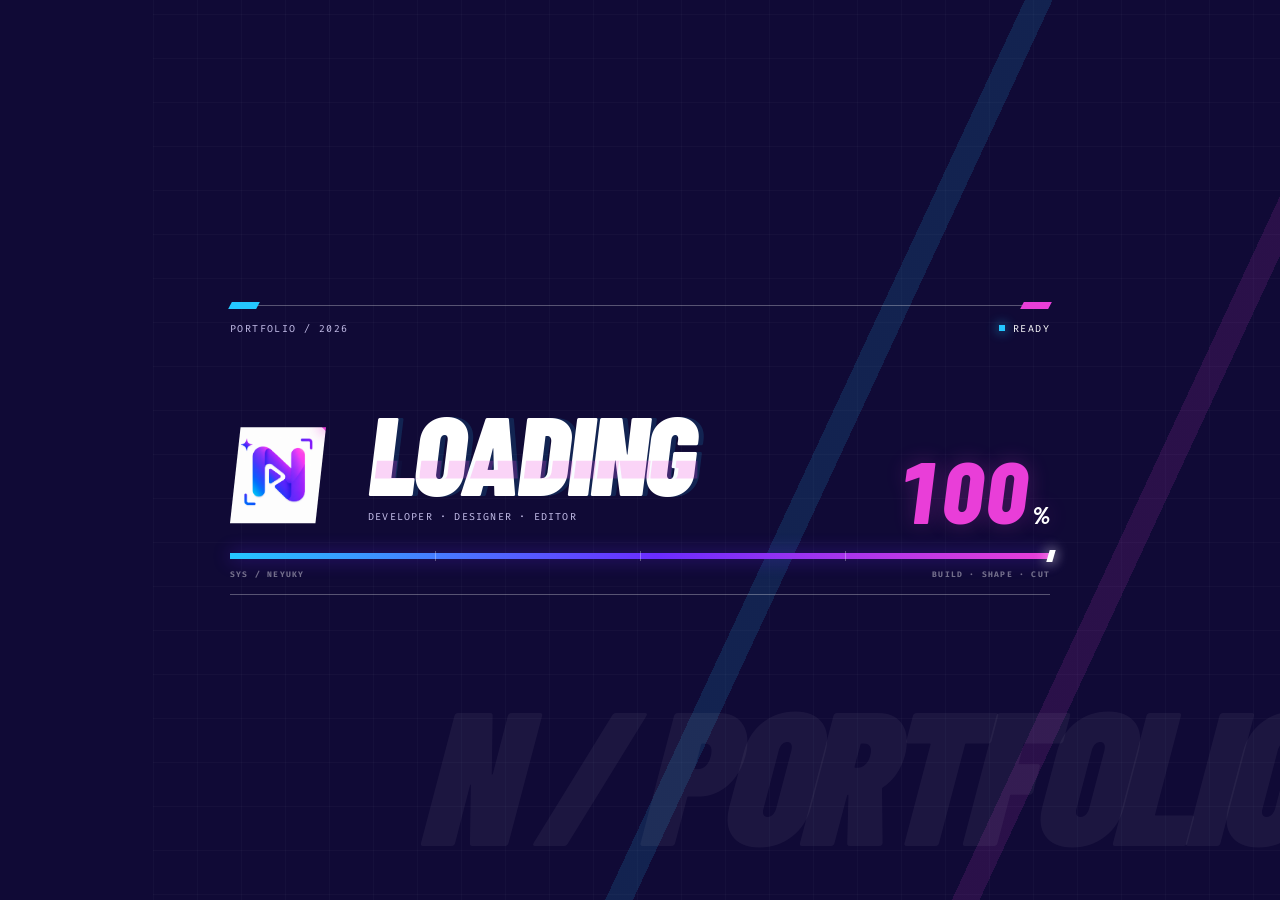
==== commit afc80fbd: "Deploy new portfolio homepage" ====
--- a/index.html
+++ b/index.html
@@ -1,548 +1,224 @@
-<!DOCTYPE html>
+<!doctype html>
 <html lang="vi">
 <head>
-    <meta charset="UTF-8">
-    <meta name="viewport" content="width=device-width, initial-scale=1.0">
-    <meta name="description" content="Portfolio hiện đại của Neyuky, kết hợp phát triển phần mềm, thiết kế giao diện và sáng tạo nội dung số.">
-    <title>Neyuky | Developer, Designer & Content Creator</title>
-    <link rel="icon" href="assets/logo_Neyuky.png">
-    <link rel="stylesheet" href="style.css">
+  <meta charset="utf-8">
+  <meta name="viewport" content="width=device-width, initial-scale=1, viewport-fit=cover">
+  <meta name="color-scheme" content="light dark">
+  <link rel="icon" href="data:,">
+  <link rel="preconnect" href="https://fonts.googleapis.com">
+  <link rel="preconnect" href="https://fonts.gstatic.com" crossorigin>
+  <link href="https://fonts.googleapis.com/css2?family=Barlow+Condensed:ital,wght@0,600;0,700;0,800;0,900;1,700;1,800;1,900&family=Fira+Code:wght@500;600;700&display=swap" rel="stylesheet">
+  <title>Neyuky — Developer · Designer · Editor</title>
+  <link rel="stylesheet" href="[data-uri]">
 </head>
-<body>
-    <canvas id="ambient-particles" aria-hidden="true"></canvas>
-
-    <div class="music-card is-collapsed" id="music-card" aria-label="Mini player SoundCloud">
-        <button class="music-compact-button" id="music-expand-toggle" type="button" aria-label="Mở trình phát nhạc" aria-expanded="false" aria-controls="music-player-panel">
-            <span class="music-play-icon" aria-hidden="true"></span>
-            <span class="music-pause-icon" aria-hidden="true"></span>
-            <span class="music-compact-note" aria-hidden="true">♪</span>
-        </button>
-        <div class="music-player-panel" id="music-player-panel">
-            <div class="music-card-header">
-                <div class="music-card-topline">
-                    <span class="music-card-label">Currently Listening</span>
-                    <span class="music-soundcloud-icon" aria-hidden="true">
-                        <svg viewBox="0 0 24 24" focusable="false">
-                            <path d="M9.5 8.8c.55-.3 1.2-.48 1.9-.48 1.73 0 3.2 1.08 3.78 2.6.35-.12.73-.18 1.12-.18 1.9 0 3.45 1.5 3.45 3.35s-1.55 3.35-3.45 3.35H9.5zm-1.25 8.64h-1V9.9c.3-.22.64-.4 1-.54zm-2.15 0H5.05v-6.1c.32-.4.68-.74 1.05-1.02zm-2.2 0H2.85v-4.7c.26-.42.62-.76 1.05-1zm-2.12-.18A2.7 2.7 0 0 1 .6 14.98c0-.72.28-1.38.74-1.88v4.1c.14.03.28.05.44.06z"/>
-                        </svg>
-                    </span>
-                </div>
-                <button class="music-collapse-button" id="music-collapse-toggle" type="button" aria-label="Thu gọn trình phát nhạc" aria-expanded="true" aria-controls="music-player-panel">
-                    <span aria-hidden="true">−</span>
-                </button>
-            </div>
-            <div class="music-player-main">
-                <button class="music-play-button" id="music-toggle" type="button" aria-label="Phát nhạc" aria-pressed="false" disabled>
-                    <span class="music-play-icon" aria-hidden="true"></span>
-                    <span class="music-pause-icon" aria-hidden="true"></span>
-                </button>
-                <div class="music-card-body">
-                    <strong>yêu qua mạng</strong>
-                    <span class="music-card-artist">Notcool ♪</span>
-                    <div class="music-equalizer" aria-hidden="true">
-                        <span></span>
-                        <span></span>
-                        <span></span>
-                    </div>
-                    <button class="music-progress" id="music-progress" type="button" aria-label="Tua bài nhạc" disabled>
-                        <span class="music-progress-fill" id="music-progress-fill"></span>
-                    </button>
-                    <div class="music-card-footer">
-                        <span class="music-time"><span id="music-current-time">0:00</span> / <span id="music-duration">0:00</span></span>
-                        <a class="music-card-link" href="https://soundcloud.com/huy-lieu-241556769/yeu-qua-mang-met-her-on-the-internet" target="_blank" rel="noopener noreferrer">Open on SoundCloud <span aria-hidden="true">→</span></a>
-                    </div>
-                    <span class="music-status" id="music-status">Đang tải bài nhạc...</span>
-                </div>
-            </div>
-        </div>
-        <iframe
-            class="soundcloud-frame"
-            id="soundcloud-player"
-            title="SoundCloud player"
-            width="1"
-            height="1"
-            scrolling="no"
-            frameborder="no"
-            allow="autoplay"
-            src="https://w.soundcloud.com/player/?url=https%3A//api.soundcloud.com/tracks/soundcloud%253Atracks%253A1892961213&color=%236C56FF&auto_play=false&hide_related=true&show_comments=false&show_user=false&show_reposts=false&show_teaser=false&visual=false">
-        </iframe>
-    </div>
-
-    <header class="site-header" id="site-header">
-        <nav class="navbar" aria-label="Điều hướng chính">
-            <a href="#home" class="brand" aria-label="Về trang chủ">
-                <span class="brand-mark">
-                    <img src="assets/logo_Neyuky.png" alt="">
-                </span>
-                <span class="brand-name">Neyuky</span>
-            </a>
-
-            <button class="menu-toggle" id="menu-toggle" type="button" aria-label="Mở trình đơn" aria-expanded="false">
-                <span></span>
-                <span></span>
-                <span></span>
-            </button>
-
-            <ul class="nav-menu" id="nav-menu">
-                <li><a class="nav-link active" href="#home">Trang chủ</a></li>
-                <li><a class="nav-link" href="#about">Giới thiệu</a></li>
-                <li><a class="nav-link" href="#skills">Kỹ năng</a></li>
-                <li><a class="nav-link" href="#projects">Dự án</a></li>
-                <li><a class="nav-link" href="#contact">Liên hệ</a></li>
-            </ul>
+<body class="is-loading">
+<div class="loader" id="loader" role="status" aria-live="polite" aria-label="Đang tải portfolio">
+  <div class="loader-frame">
+    <div class="loader-topline"><span>Portfolio / 2026</span><span id="loaderState">Initializing</span></div>
+    <div class="loader-main">
+      <span class="loader-mark" aria-hidden="true"><i></i><img src="[data-uri]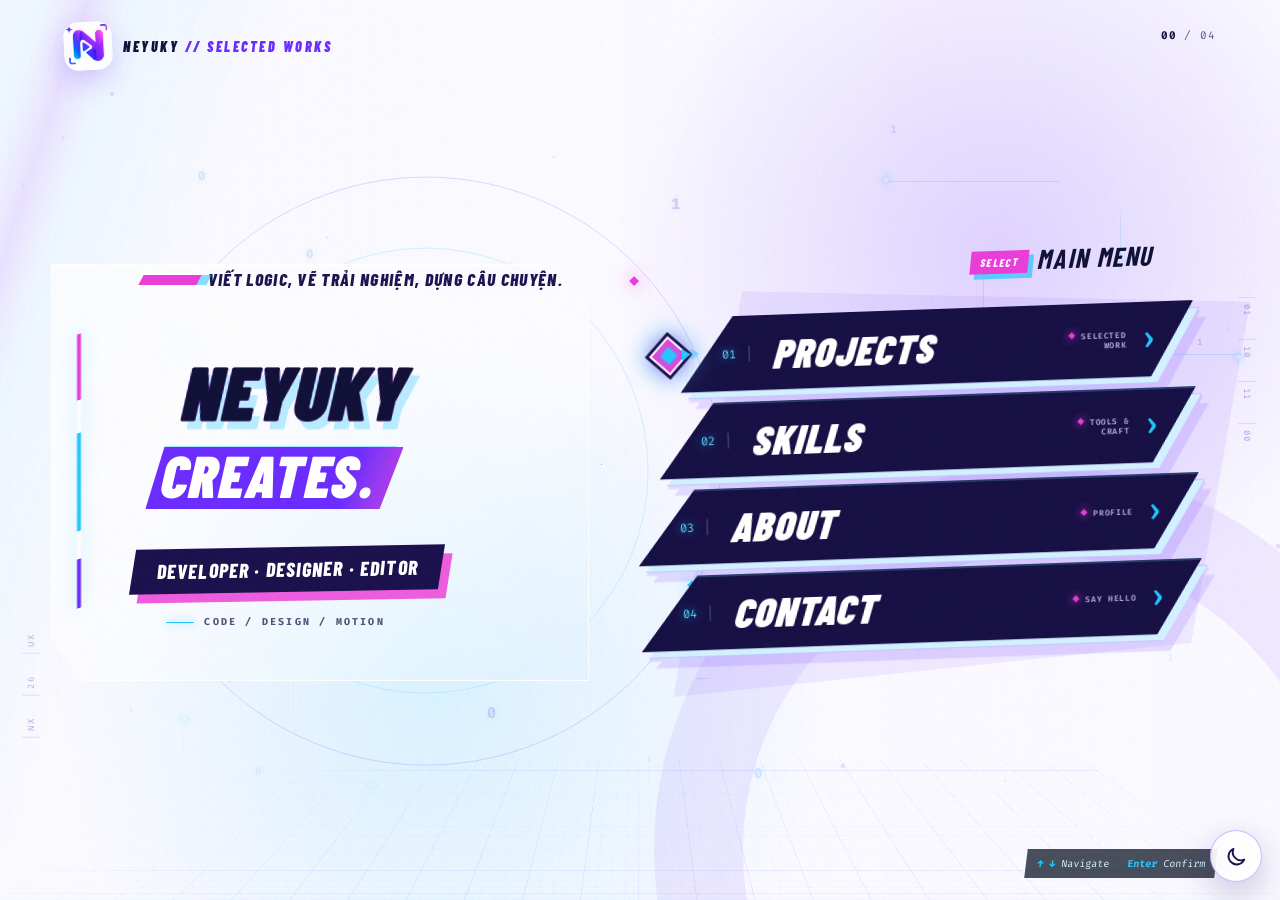
==== commit 847447ab: "Update portfolio homepage" ====
--- a/index.html
+++ b/index.html
@@ -9,7 +9,7 @@
   <link rel="preconnect" href="https://fonts.gstatic.com" crossorigin>
   <link href="https://fonts.googleapis.com/css2?family=Barlow+Condensed:ital,wght@0,600;0,700;0,800;0,900;1,700;1,800;1,900&family=Fira+Code:wght@500;600;700&display=swap" rel="stylesheet">
   <title>Neyuky — Developer · Designer · Editor</title>
-  <link rel="stylesheet" href="[data-uri]">
+  <link rel="stylesheet" href="[data-uri]